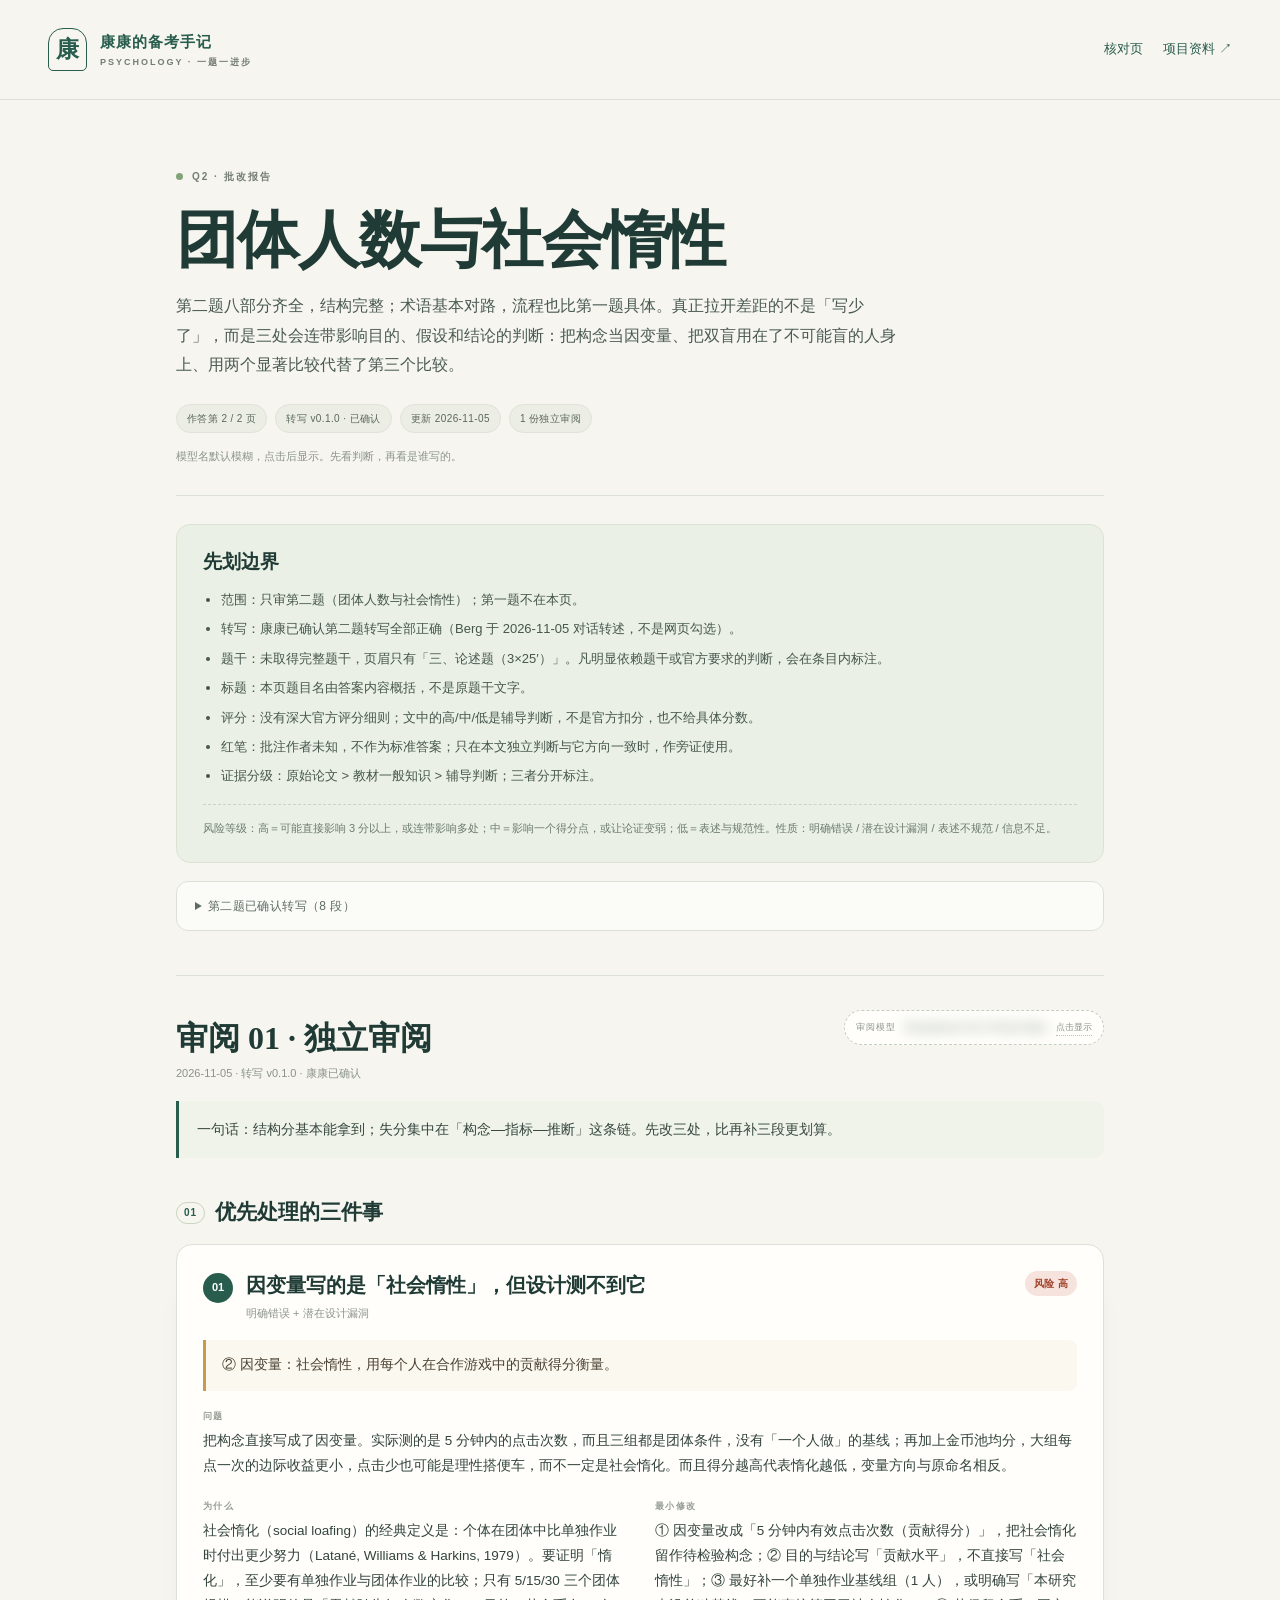
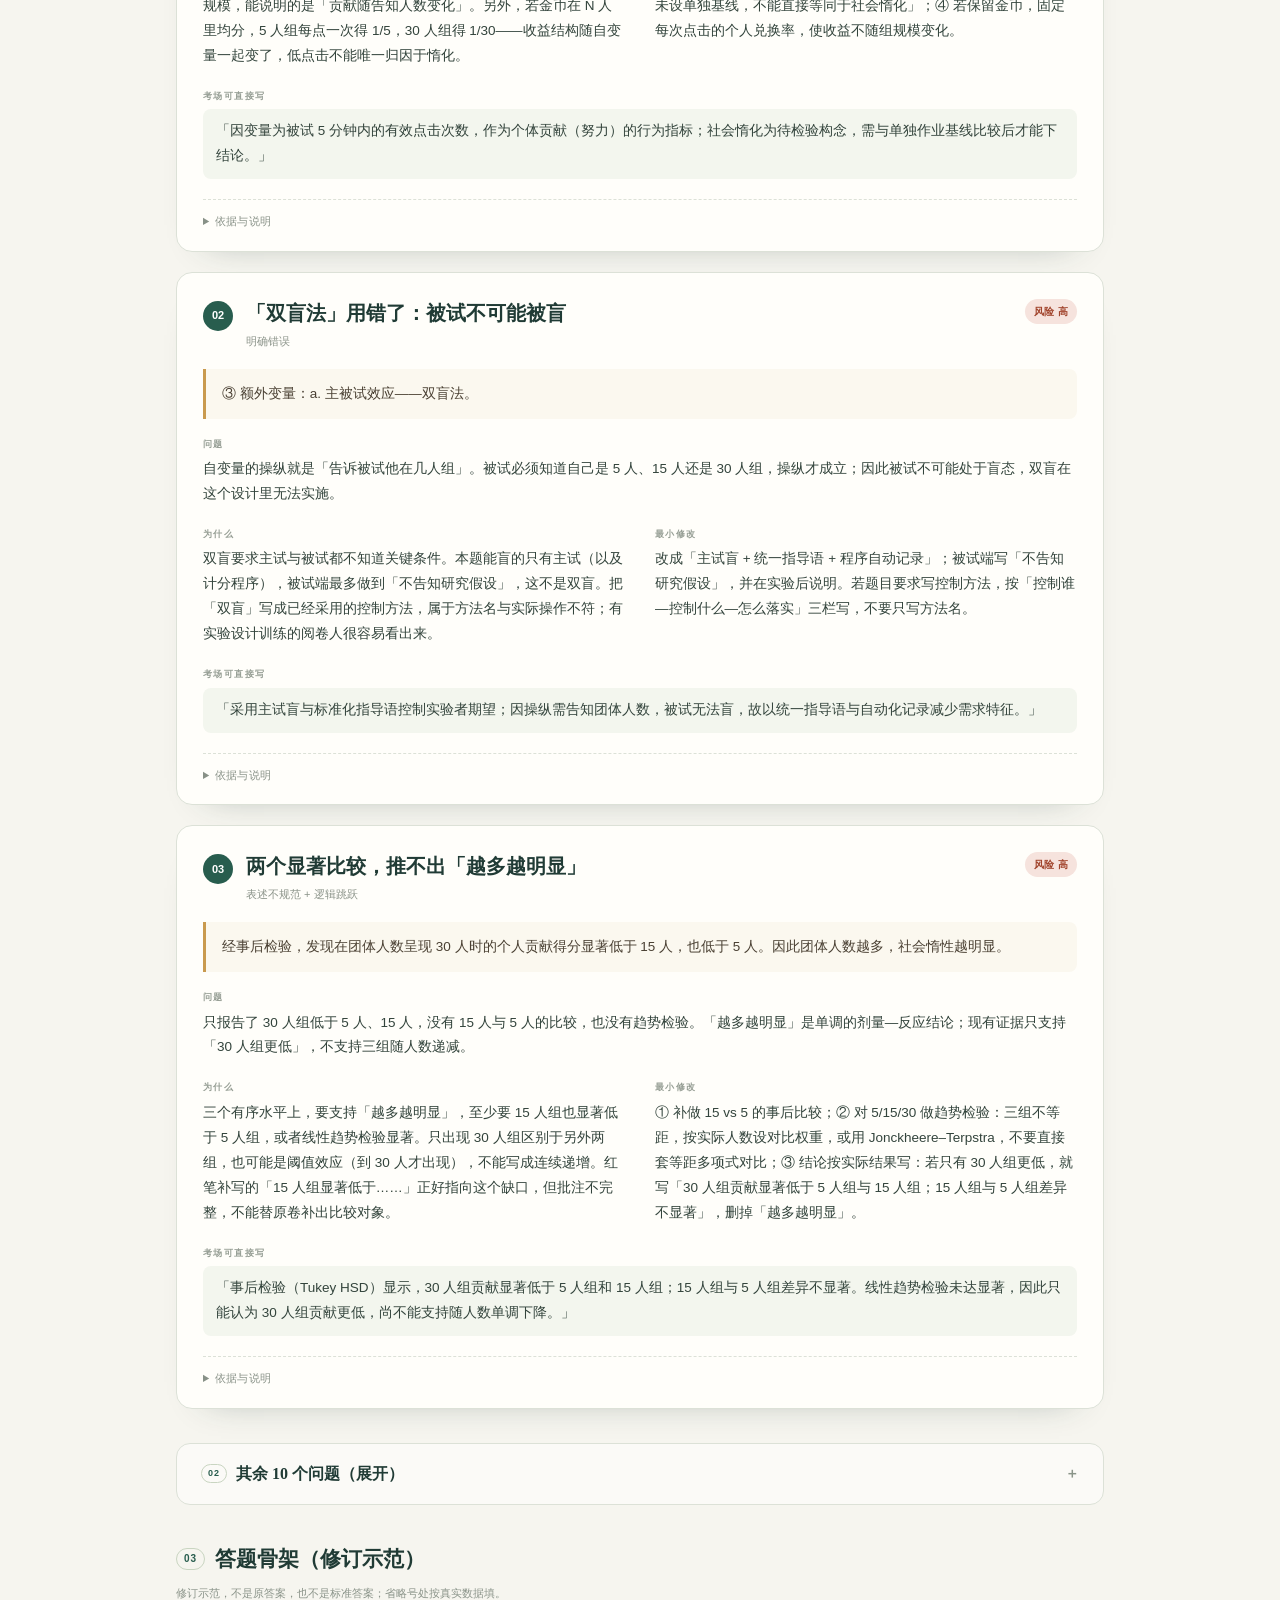
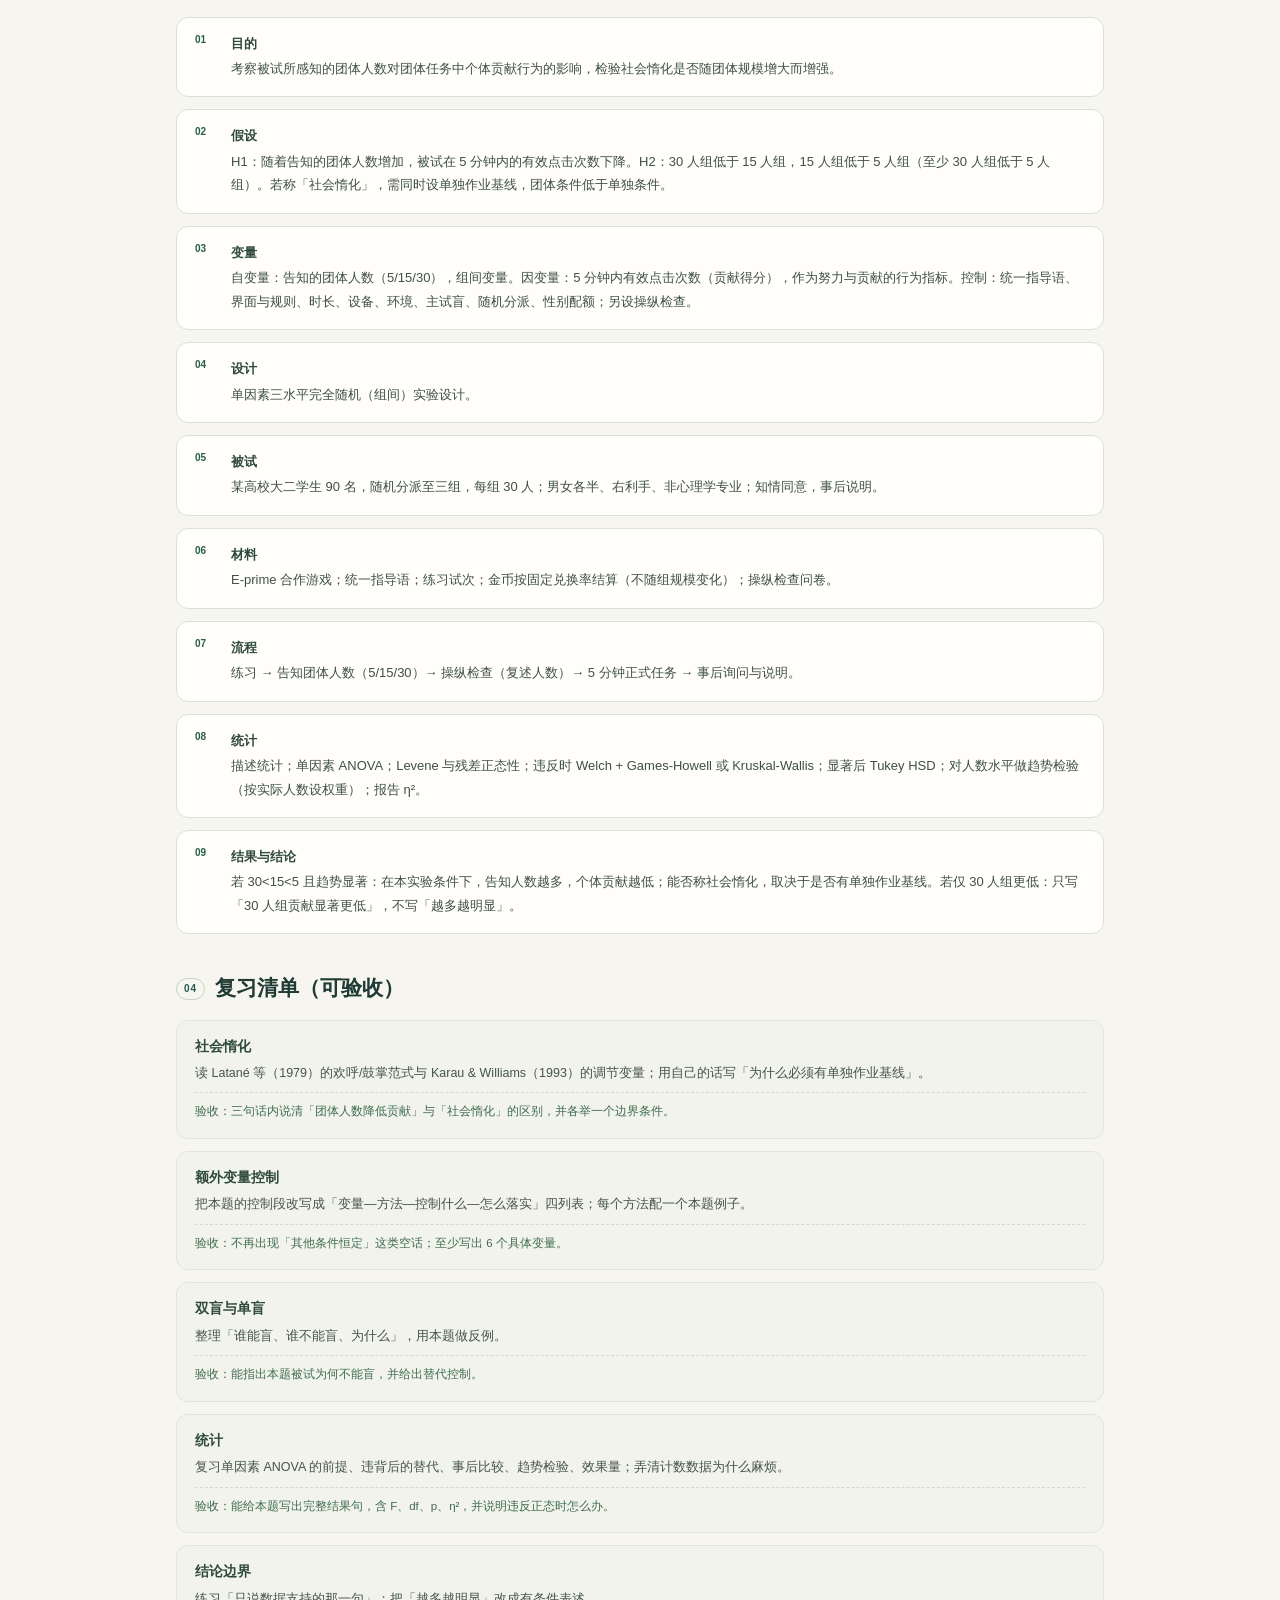
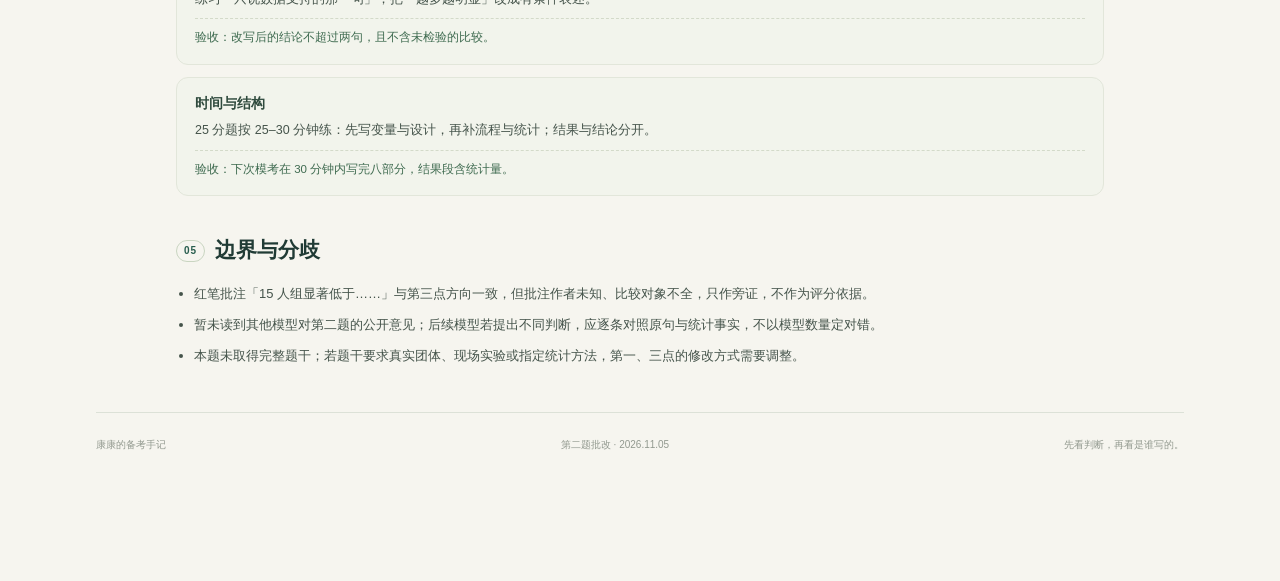
==== docs/review-q2.html @ afc1e838 "Add Q2 review report with blurred model ID" ====
<!doctype html>
<html lang="zh-CN">
<head>
  <meta charset="utf-8"><meta name="viewport" content="width=device-width, initial-scale=1">
  <meta name="robots" content="noindex,nofollow">
  <meta name="description" content="康康心理实验设计第二题批改：构念与基线、双盲误用、结论越界三个优先问题，附答题骨架与复习清单。">
  <meta name="theme-color" content="#193f39"><title>第二题批改 · 团体人数与社会惰性</title>
  <link rel="stylesheet" href="style.css">
  <link rel="stylesheet" href="review.css">
</head>
<body>
<a class="skip-link" href="#report">跳到批改内容</a>
<header class="topbar">
  <a class="brand" href="index.html"><span class="brand-icon">康</span><span>康康的备考手记<span class="brand-small">PSYCHOLOGY · 一题一进步</span></span></a>
  <div class="topbar-links"><a class="repo-link" href="index.html">核对页</a><a class="repo-link" href="https://github.com/Bergpss/kangkang-psych-exam" target="_blank" rel="noopener">项目资料 ↗</a></div>
</header>
<main class="review-main" id="report">
<section class="review-hero">
  <div class="eyebrow"><span class="dot"></span> Q2 · 批改报告</div>
  <h1>团体人数与社会惰性</h1>
  <p class="review-lede">第二题八部分齐全，结构完整；术语基本对路，流程也比第一题具体。真正拉开差距的不是「写少了」，而是三处会连带影响目的、假设和结论的判断：把构念当因变量、把双盲用在了不可能盲的人身上、用两个显著比较代替了第三个比较。</p>
  <div class="review-meta">
    <span class="meta-chip">作答第 2 / 2 页</span>
    <span class="meta-chip">转写 v0.1.0 · 已确认</span>
    <span class="meta-chip">更新 2026-11-05</span>
    <span class="meta-chip">1 份独立审阅</span>
  </div>
  <p class="blur-note">模型名默认模糊，点击后显示。先看判断，再看是谁写的。</p>
</section>
<section class="scope-card"><h2>先划边界</h2><ul><li>范围：只审第二题（团体人数与社会惰性）；第一题不在本页。</li><li>转写：康康已确认第二题转写全部正确（Berg 于 2026-11-05 对话转述，不是网页勾选）。</li><li>题干：未取得完整题干，页眉只有「三、论述题（3×25′）」。凡明显依赖题干或官方要求的判断，会在条目内标注。</li><li>标题：本页题目名由答案内容概括，不是原题干文字。</li><li>评分：没有深大官方评分细则；文中的高/中/低是辅导判断，不是官方扣分，也不给具体分数。</li><li>红笔：批注作者未知，不作为标准答案；只在本文独立判断与它方向一致时，作旁证使用。</li><li>证据分级：原始论文 &gt; 教材一般知识 &gt; 辅导判断；三者分开标注。</li></ul><p class="legend">风险等级：高＝可能直接影响 3 分以上，或连带影响多处；中＝影响一个得分点，或让论证变弱；低＝表述与规范性。性质：明确错误 / 潜在设计漏洞 / 表述不规范 / 信息不足。</p></section>
<details class="original-answer"><summary>第二题已确认转写（8 段）</summary><div class="answer-text"><div class="answer-item"><h4>实验目的</h4><p>探究团体人数与社会惰性之间的关系。</p></div><div class="answer-item"><h4>实验假设</h4><p>团体人数越多，社会惰性越明显。</p></div><div class="answer-item"><h4>实验变量</h4><p>① 自变量：
团体人数（5人、15人、30人）。被试间变量。
② 因变量：
社会惰性，用每个人在合作游戏中的贡献得分衡量。
③ 额外变量：
a. 主被试效应——双盲法。
b. 除团体人数以外其他实验条件——恒定法。
c. 个体本身的惰性等个体差异——随机化。</p></div><div class="answer-item"><h4>实验材料与仪器</h4><p>计算机若干台；用E-prime制作的合作游戏程序。</p></div><div class="answer-item"><h4>实验设计类型</h4><p>单因素被试间实验设计。</p></div><div class="answer-item"><h4>实验流程</h4><p>① 被试选择：
在某学校随机选取大二学生90人，男女各半，右利手，非心理学专业。
② 将被试随机均分三组，先进行合作游戏学习，内容是通过点击鼠标为团体赚取总金币，最终均分金币池。分别告知这三组被试所在团体的人数为5人、15人、30人。
③ 确定被试均熟悉游戏规则后，开始游戏。三组所看到的页面除团体人数不同，其他都相同。时长均为5分钟，统计被试的鼠标点击次数作为贡献得分。</p></div><div class="answer-item"><h4>实验数据处理</h4><p>剔除极端数据后进行独立性检验、方差齐性、正态性检验，进行完全随机方差分析。</p></div><div class="answer-item"><h4>实验结果</h4><p>差异显著。经事后检验，发现在团体人数呈现30人时的个人贡献得分显著低于15人，也低于5人。因此团体人数越多，社会惰性越明显。</p></div></div></details>
<article class="review" id="review-1">
      <header class="review-head">
        <div><h2>审阅 01 · 独立审阅</h2><p>2026-11-05 · 转写 v0.1.0 · 康康已确认</p></div>
        <span class="model-stamp"><span class="stamp-label">审阅模型</span><button type="button" class="model-id" data-model="DeepSeek-V4.1-Flash Max" aria-expanded="false" aria-label="模型 ID 已模糊，点击显示"><span class="model-text" aria-hidden="true">DeepSeek-V4.1-Flash Max</span><span class="model-hint" aria-hidden="true">点击显示</span></button></span>
      </header>
      <p class="review-summary">一句话：结构分基本能拿到；失分集中在「构念—指标—推断」这条链。先改三处，比再补三段更划算。</p>

      <h3 class="subhead"><span>01</span>优先处理的三件事</h3>
      <ol class="priority-list"><li class="priority-card">
      <div class="priority-head"><span class="rank">01</span><div class="priority-title"><h3>因变量写的是「社会惰性」，但设计测不到它</h3><p>明确错误 + 潜在设计漏洞</p></div><span class="risk risk-high">风险 高</span></div>
      <blockquote class="quote">② 因变量：社会惰性，用每个人在合作游戏中的贡献得分衡量。</blockquote>
      <dl class="fix-grid">
        <div class="wide"><dt>问题</dt><dd>把构念直接写成了因变量。实际测的是 5 分钟内的点击次数，而且三组都是团体条件，没有「一个人做」的基线；再加上金币池均分，大组每点一次的边际收益更小，点击少也可能是理性搭便车，而不一定是社会惰化。而且得分越高代表惰化越低，变量方向与原命名相反。</dd></div>
        <div><dt>为什么</dt><dd>社会惰化（social loafing）的经典定义是：个体在团体中比单独作业时付出更少努力（Latané, Williams &amp; Harkins, 1979）。要证明「惰化」，至少要有单独作业与团体作业的比较；只有 5/15/30 三个团体规模，能说明的是「贡献随告知人数变化」。另外，若金币在 N 人里均分，5 人组每点一次得 1/5，30 人组得 1/30——收益结构随自变量一起变了，低点击不能唯一归因于惰化。</dd></div>
        <div><dt>最小修改</dt><dd>① 因变量改成「5 分钟内有效点击次数（贡献得分）」，把社会惰化留作待检验构念；② 目的与结论写「贡献水平」，不直接写「社会惰性」；③ 最好补一个单独作业基线组（1 人），或明确写「本研究未设单独基线，不能直接等同于社会惰化」；④ 若保留金币，固定每次点击的个人兑换率，使收益不随组规模变化。</dd></div>
        <div class="wide"><dt>考场可直接写</dt><dd class="exam-line">「因变量为被试 5 分钟内的有效点击次数，作为个体贡献（努力）的行为指标；社会惰化为待检验构念，需与单独作业基线比较后才能下结论。」</dd></div>
      </dl>
      <details class="evidence"><summary>依据与说明</summary><ul><li><a href="https://doi.org/10.1037/0022-3514.37.6.822" target="_blank" rel="noopener">Latané, Williams &amp; Harkins (1979), Many hands make light the work, JPSP 37(6), 822–832 ↗</a></li><li><a href="https://doi.org/10.1037/0022-3514.65.4.681" target="_blank" rel="noopener">Karau &amp; Williams (1993), Social loafing: A meta-analytic review and theoretical integration, JPSP 65(4), 681–706 ↗</a></li><li>郭秀艳《实验心理学》「实验者效应与额外变量控制」相关章节（教材一般知识，非官方评分依据）</li></ul><p>补单独基线依赖题干是否允许增加组别；若题干只允许三组，改用第③条的边界表述。</p></details>
    </li><li class="priority-card">
      <div class="priority-head"><span class="rank">02</span><div class="priority-title"><h3>「双盲法」用错了：被试不可能被盲</h3><p>明确错误</p></div><span class="risk risk-high">风险 高</span></div>
      <blockquote class="quote">③ 额外变量：a. 主被试效应——双盲法。</blockquote>
      <dl class="fix-grid">
        <div class="wide"><dt>问题</dt><dd>自变量的操纵就是「告诉被试他在几人组」。被试必须知道自己是 5 人、15 人还是 30 人组，操纵才成立；因此被试不可能处于盲态，双盲在这个设计里无法实施。</dd></div>
        <div><dt>为什么</dt><dd>双盲要求主试与被试都不知道关键条件。本题能盲的只有主试（以及计分程序），被试端最多做到「不告知研究假设」，这不是双盲。把「双盲」写成已经采用的控制方法，属于方法名与实际操作不符；有实验设计训练的阅卷人很容易看出来。</dd></div>
        <div><dt>最小修改</dt><dd>改成「主试盲 + 统一指导语 + 程序自动记录」；被试端写「不告知研究假设」，并在实验后说明。若题目要求写控制方法，按「控制谁—控制什么—怎么落实」三栏写，不要只写方法名。</dd></div>
        <div class="wide"><dt>考场可直接写</dt><dd class="exam-line">「采用主试盲与标准化指导语控制实验者期望；因操纵需告知团体人数，被试无法盲，故以统一指导语与自动化记录减少需求特征。」</dd></div>
      </dl>
      <details class="evidence"><summary>依据与说明</summary><ul><li>郭秀艳《实验心理学》「双盲法／实验者效应」相关章节（教材一般知识，非官方评分依据）</li></ul><p>不依赖题干。除非题干明确要求「双盲」，那也应说明被试端为何不可行。</p></details>
    </li><li class="priority-card">
      <div class="priority-head"><span class="rank">03</span><div class="priority-title"><h3>两个显著比较，推不出「越多越明显」</h3><p>表述不规范 + 逻辑跳跃</p></div><span class="risk risk-high">风险 高</span></div>
      <blockquote class="quote">经事后检验，发现在团体人数呈现 30 人时的个人贡献得分显著低于 15 人，也低于 5 人。因此团体人数越多，社会惰性越明显。</blockquote>
      <dl class="fix-grid">
        <div class="wide"><dt>问题</dt><dd>只报告了 30 人组低于 5 人、15 人，没有 15 人与 5 人的比较，也没有趋势检验。「越多越明显」是单调的剂量—反应结论；现有证据只支持「30 人组更低」，不支持三组随人数递减。</dd></div>
        <div><dt>为什么</dt><dd>三个有序水平上，要支持「越多越明显」，至少要 15 人组也显著低于 5 人组，或者线性趋势检验显著。只出现 30 人组区别于另外两组，也可能是阈值效应（到 30 人才出现），不能写成连续递增。红笔补写的「15 人组显著低于……」正好指向这个缺口，但批注不完整，不能替原卷补出比较对象。</dd></div>
        <div><dt>最小修改</dt><dd>① 补做 15 vs 5 的事后比较；② 对 5/15/30 做趋势检验：三组不等距，按实际人数设对比权重，或用 Jonckheere–Terpstra，不要直接套等距多项式对比；③ 结论按实际结果写：若只有 30 人组更低，就写「30 人组贡献显著低于 5 人组与 15 人组；15 人组与 5 人组差异不显著」，删掉「越多越明显」。</dd></div>
        <div class="wide"><dt>考场可直接写</dt><dd class="exam-line">「事后检验（Tukey HSD）显示，30 人组贡献显著低于 5 人组和 15 人组；15 人组与 5 人组差异不显著。线性趋势检验未达显著，因此只能认为 30 人组贡献更低，尚不能支持随人数单调下降。」</dd></div>
      </dl>
      <details class="evidence"><summary>依据与说明</summary><ul><li>红笔批注「15 人组显著低于……」：方向一致，但作者未知、比较对象不全，只作旁证。</li><li>统计教材「事后比较与趋势检验」一般知识（非官方评分依据）</li></ul><p>具体结论依赖真实数据；上面是「若结果如原卷所述」的写法。</p></details>
    </li></ol>

      <details class="other-block"><summary><span>02</span>其余 10 个问题（展开）</summary><article class="issue">
      <div class="issue-head"><h4>数据处理</h4><span class="risk risk-high">风险 高</span></div>
      <p><span class="mini-label">原句</span>剔除极端数据后进行独立性检验、方差齐性、正态性检验，进行完全随机方差分析。</p>
      <p><span class="mini-label">问题</span>①「独立性检验」不适用：被试间设计的独立性由随机分派保证，不是用检验去证明；② 极端值标准没写；③ 前提检验没写违反后怎么办；④ 点击次数是计数数据，正态性未必成立；⑤ 没报描述统计、F/df/p、效果量；⑥ 事后检验方法没写。</p>
      <p><span class="mini-label">最小修改</span>写清剔除标准（如 ±3SD 或箱线图）与剩余 n；用 Levene 检验方差齐性、残差图或 Shapiro 看正态；违反时用 Welch ANOVA + Games-Howell，或 Kruskal-Wallis；计数数据偏态明显时考虑转换；报告 M±SD、F(2,87)、p、η²；事后用 Tukey HSD。</p>
    </article><article class="issue">
      <div class="issue-head"><h4>操纵检查</h4><span class="risk risk-mid">风险 中</span></div>
      <p><span class="mini-label">原句</span>分别告知这三组被试所在团体的人数为 5 人、15 人、30 人。</p>
      <p><span class="mini-label">问题</span>只写「告知」，没有验证被试是否相信、是否记住；若被试怀疑或记错，自变量就没有操纵成功。</p>
      <p><span class="mini-label">最小修改</span>正式任务前让被试复述团体人数，或任务后加一道 1–7 评分；报告操纵检查结果。</p>
    </article><article class="issue">
      <div class="issue-head"><h4>额外变量</h4><span class="risk risk-mid">风险 中</span></div>
      <p><span class="mini-label">原句</span>b. 除团体人数以外其他实验条件——恒定法。</p>
      <p><span class="mini-label">问题</span>这是同义反复，没有点名控制了哪些条件；真正影响社会惰化的「个人贡献是否可被识别」、成员关系与凝聚力、是否看到他人贡献、实验时段与设备差异都没提。</p>
      <p><span class="mini-label">最小修改</span>逐项写：指导语、界面与规则、时长、设备与鼠标、环境、主试、时段；把「贡献可识别性」保持恒定（如全程匿名），并在讨论中说明。</p>
    </article><article class="issue">
      <div class="issue-head"><h4>抽样与推广</h4><span class="risk risk-mid">风险 中低</span></div>
      <p><span class="mini-label">原句</span>在某学校随机选取大二学生 90 人，男女各半，右利手，非心理学专业。</p>
      <p><span class="mini-label">问题</span>「某学校随机选取」没有抽样框，实际多为便利取样；「男女各半」是配额，不是随机结果；右利手没说明理由；结论只能推到大二学生和实验室点击任务。</p>
      <p><span class="mini-label">最小修改</span>写「从某高校招募 90 名大二学生」，说明纳入标准与随机分派；右利手用于控制利手带来的操作差异；结论加样本与任务边界。</p>
    </article><article class="issue">
      <div class="issue-head"><h4>假设</h4><span class="risk risk-mid">风险 中</span></div>
      <p><span class="mini-label">原句</span>团体人数越多，社会惰性越明显。</p>
      <p><span class="mini-label">问题</span>方向可检验，但「社会惰性」没有操作化，也没说机制（责任分散、评价可能性降低、可识别性下降）；而且假设有方向，后面却只做无方向的总体 F 检验。红笔旁注「程度越大」提示把「越明显」改成「社会惰化程度越大」，属于措辞优化，不是关键失分。</p>
      <p><span class="mini-label">最小修改</span>改成「随着告知人数增加，5 分钟内有效点击次数下降」；补一句机制；分析加线性趋势检验，使假设与统计对应。</p>
    </article><article class="issue">
      <div class="issue-head"><h4>结果表述</h4><span class="risk risk-mid">风险 中低</span></div>
      <p><span class="mini-label">原句</span>差异显著。……在团体人数呈现 30 人时的个人贡献得分显著低于 15 人，也低于 5 人。</p>
      <p><span class="mini-label">问题</span>没报 M/SD 和统计量；「呈现 30 人时」不规范；「差异显著」没说是谁与谁；红笔补「三组得分之间」正是在补这个缺口；没有效果量。</p>
      <p><span class="mini-label">最小修改</span>「三组贡献得分差异显著，F(2,87)=…，p=…，η²=…；30 人组（M=…，SD=…）显著低于 5 人组（…）与 15 人组（…）。」</p>
    </article><article class="issue">
      <div class="issue-head"><h4>术语</h4><span class="risk risk-low">风险 低</span></div>
      <p><span class="mini-label">原句</span>社会惰性；被试间变量</p>
      <p><span class="mini-label">问题</span>「社会惰性」与「社会惰化」两种译名都在用，同一份卷子应统一；红笔把「被试间变量」改成「组间变量」，更规范。</p>
      <p><span class="mini-label">最小修改</span>首次出现写「社会惰化（social loafing，又译社会惰性）」，后文统一；变量类型写「组间变量」。</p>
    </article><article class="issue">
      <div class="issue-head"><h4>伦理</h4><span class="risk risk-mid">风险 中（视题干）</span></div>
      <p><span class="mini-label">原句</span>分别告知……团体人数为 5 人、15 人、30 人。</p>
      <p><span class="mini-label">问题</span>若实际团体规模与被试被告知的不一致，属于欺骗；没有知情同意、可退出与事后说明。</p>
      <p><span class="mini-label">最小修改</span>补知情同意与事后说明；若题干不考伦理，至少写一句「实验后向被试说明团体人数的设置」。</p>
    </article><article class="issue">
      <div class="issue-head"><h4>材料</h4><span class="risk risk-low">风险 低</span></div>
      <p><span class="mini-label">原句</span>计算机若干台；用 E-prime 制作的合作游戏程序。</p>
      <p><span class="mini-label">问题</span>仪器合适，但缺统一指导语、计分规则、练习试次和金币兑换说明；若为真实团体，E-prime 还需多机同步。</p>
      <p><span class="mini-label">最小修改</span>补「统一指导语、3 个练习试次、点击 1 次=1 金币、兑换率固定」；说明是单机模拟团体还是联网真实团体。</p>
    </article><article class="issue">
      <div class="issue-head"><h4>结构与时间</h4><span class="risk risk-low">风险 低（正面）</span></div>
      <p><span class="mini-label">原句</span>⑤ 实验设计类型：单因素被试间实验设计。</p>
      <p><span class="mini-label">问题</span>设计类型判断正确，八部分也齐全；但结果与结论混写在⑧，若题干分开问「结果」和「结论」，结构上会丢一点分。</p>
      <p><span class="mini-label">最小修改</span>把⑧拆成「结果（统计描述与检验）」和「结论（限定条件的一句话）」；设计类型补成「单因素三水平完全随机（组间）设计」。</p>
    </article></details>

      <section class="answer-section"><h3 class="subhead"><span>03</span>答题骨架（修订示范）</h3>
        <p class="section-note">修订示范，不是原答案，也不是标准答案；省略号处按真实数据填。</p>
        <ol class="answer-outline"><li><h4>目的</h4><p>考察被试所感知的团体人数对团体任务中个体贡献行为的影响，检验社会惰化是否随团体规模增大而增强。</p></li><li><h4>假设</h4><p>H1：随着告知的团体人数增加，被试在 5 分钟内的有效点击次数下降。H2：30 人组低于 15 人组，15 人组低于 5 人组（至少 30 人组低于 5 人组）。若称「社会惰化」，需同时设单独作业基线，团体条件低于单独条件。</p></li><li><h4>变量</h4><p>自变量：告知的团体人数（5/15/30），组间变量。因变量：5 分钟内有效点击次数（贡献得分），作为努力与贡献的行为指标。控制：统一指导语、界面与规则、时长、设备、环境、主试盲、随机分派、性别配额；另设操纵检查。</p></li><li><h4>设计</h4><p>单因素三水平完全随机（组间）实验设计。</p></li><li><h4>被试</h4><p>某高校大二学生 90 名，随机分派至三组，每组 30 人；男女各半、右利手、非心理学专业；知情同意，事后说明。</p></li><li><h4>材料</h4><p>E-prime 合作游戏；统一指导语；练习试次；金币按固定兑换率结算（不随组规模变化）；操纵检查问卷。</p></li><li><h4>流程</h4><p>练习 → 告知团体人数（5/15/30）→ 操纵检查（复述人数）→ 5 分钟正式任务 → 事后询问与说明。</p></li><li><h4>统计</h4><p>描述统计；单因素 ANOVA；Levene 与残差正态性；违反时 Welch + Games-Howell 或 Kruskal-Wallis；显著后 Tukey HSD；对人数水平做趋势检验（按实际人数设权重）；报告 η²。</p></li><li><h4>结果与结论</h4><p>若 30&lt;15&lt;5 且趋势显著：在本实验条件下，告知人数越多，个体贡献越低；能否称社会惰化，取决于是否有单独作业基线。若仅 30 人组更低：只写「30 人组贡献显著更低」，不写「越多越明显」。</p></li></ol></section>

      <section class="plan-section"><h3 class="subhead"><span>04</span>复习清单（可验收）</h3>
        <ul class="plan-list"><li><h4>社会惰化</h4><p>读 Latané 等（1979）的欢呼/鼓掌范式与 Karau &amp; Williams（1993）的调节变量；用自己的话写「为什么必须有单独作业基线」。</p><p class="plan-check">验收：三句话内说清「团体人数降低贡献」与「社会惰化」的区别，并各举一个边界条件。</p></li><li><h4>额外变量控制</h4><p>把本题的控制段改写成「变量—方法—控制什么—怎么落实」四列表；每个方法配一个本题例子。</p><p class="plan-check">验收：不再出现「其他条件恒定」这类空话；至少写出 6 个具体变量。</p></li><li><h4>双盲与单盲</h4><p>整理「谁能盲、谁不能盲、为什么」，用本题做反例。</p><p class="plan-check">验收：能指出本题被试为何不能盲，并给出替代控制。</p></li><li><h4>统计</h4><p>复习单因素 ANOVA 的前提、违背后的替代、事后比较、趋势检验、效果量；弄清计数数据为什么麻烦。</p><p class="plan-check">验收：能给本题写出完整结果句，含 F、df、p、η²，并说明违反正态时怎么办。</p></li><li><h4>结论边界</h4><p>练习「只说数据支持的那一句」；把「越多越明显」改成有条件表述。</p><p class="plan-check">验收：改写后的结论不超过两句，且不含未检验的比较。</p></li><li><h4>时间与结构</h4><p>25 分题按 25–30 分钟练：先写变量与设计，再补流程与统计；结果与结论分开。</p><p class="plan-check">验收：下次模考在 30 分钟内写完八部分，结果段含统计量。</p></li></ul></section>

      <section class="disagreement"><h3 class="subhead"><span>05</span>边界与分歧</h3><ul><li>红笔批注「15 人组显著低于……」与第三点方向一致，但批注作者未知、比较对象不全，只作旁证，不作为评分依据。</li><li>暂未读到其他模型对第二题的公开意见；后续模型若提出不同判断，应逐条对照原句与统计事实，不以模型数量定对错。</li><li>本题未取得完整题干；若题干要求真实团体、现场实验或指定统计方法，第一、三点的修改方式需要调整。</li></ul></section>
    </article>
</main>
<footer><span>康康的备考手记</span><span>第二题批改 · 2026.11.05</span><span>先看判断，再看是谁写的。</span></footer>
<script src="review.js"></script>
</body>
</html>
---- docs/style.css ----
:root{--paper:#f6f5ef;--white:#fffefa;--ink:#203b35;--muted:#737d75;--line:#dce1d7;--green:#285d4e;--mint:#eaf0e5;--amber:#8b5a20;--amberbg:#f9efda;--serif:Georgia,'Songti SC','Noto Serif CJK SC',serif;--sans:-apple-system,BlinkMacSystemFont,'Segoe UI','PingFang SC','Microsoft YaHei',sans-serif}*{box-sizing:border-box}html{scroll-behavior:smooth;scroll-padding-top:25px}body{margin:0;background:var(--paper);color:var(--ink);font:15px/1.7 var(--sans)}button,input,textarea{font:inherit}button,a,input,textarea{-webkit-tap-highlight-color:transparent}button,a{touch-action:manipulation}a{color:var(--green);text-underline-offset:4px}button{cursor:pointer}button:focus-visible,a:focus-visible,input:focus-visible,textarea:focus-visible,summary:focus-visible{outline:3px solid #be8239;outline-offset:4px}button{color:inherit}button:disabled{cursor:default}button,textarea{border-radius:10px}button{border:none}main{max-width:1160px;margin:auto;padding:0 36px}.topbar{max-width:1280px;margin:0 auto;height:100px;padding:0 48px;display:flex;align-items:center;justify-content:space-between;border-bottom:1px solid var(--line)}.brand{display:flex;gap:13px;align-items:center;text-decoration:none;font-weight:650;letter-spacing:1px}.brand-icon{width:39px;height:43px;border:1px solid var(--green);display:grid;place-items:center;font-family:var(--serif);font-size:23px;border-radius:15px 15px 5px 5px}.brand-small{display:block;font-size:9px;letter-spacing:2px;color:var(--muted);margin-top:1px}.repo-link{font-size:13px;text-decoration:none}.hero{display:grid;grid-template-columns:1.15fr 1fr;gap:75px;align-items:center;padding:68px 0 57px}.eyebrow{font-size:10px;letter-spacing:2px;font-weight:650;color:var(--muted);display:inline-flex;gap:9px;align-items:center}.dot{width:7px;height:7px;border-radius:50%;background:#82a378}h1{font:52px/1.28 var(--serif);letter-spacing:-1px;margin:21px 0 22px;font-weight:600}h1 em{font-style:normal;color:var(--green)}.hero-copy>p{font-size:15px;color:var(--muted);line-height:1.95;margin-bottom:28px}.primary-button,.outline-button{display:inline-flex;justify-content:center;align-items:center;gap:20px;padding:12px 21px;border-radius:8px;text-decoration:none;font-size:13px;font-weight:550}.primary-button{background:var(--green);color:white;border:1px solid var(--green)}.primary-button:hover{background:#1d483d}.outline-button{background:transparent;border:1px solid #c8d2c4}.outline-button:hover{background:var(--mint)}.hero-card{background:#e9eddf;border:1px solid #dce3cf;border-radius:17px;padding:30px 32px;box-shadow:10px 10px 0 #eeeee5;transform:rotate(-1deg)}.sheet-lines{margin:21px 0}.sheet-lines>div{padding:19px 0;border-bottom:1px solid #cbd5c4;display:flex;gap:20px;align-items:center}.sheet-lines strong{font:28px var(--serif);color:#95a58e}.sheet-lines span{font-family:var(--serif);font-size:19px}.hero-stats{display:flex;align-items:center;justify-content:space-between;font-size:11px;gap:10px}.hero-stats strong{font:25px var(--serif);margin-right:4px}.status-pill{background:#dce5d2;color:var(--green);padding:4px 9px;border-radius:20px}.hero-card>p{font-size:10px;color:var(--muted);margin-top:20px;margin-bottom:0}.stage-strip{border-top:1px solid var(--line);border-bottom:1px solid var(--line);display:grid;grid-template-columns:repeat(3,1fr);padding:20px 0;margin-bottom:36px;gap:20px}.stage-strip>div{display:grid;grid-template-columns:30px 1fr;column-gap:11px;align-items:center;color:#858d83}.stage-strip>div>span{grid-row:span 2;border:1px solid #cdd5c8;border-radius:50%;width:29px;height:29px;display:grid;place-items:center;font:13px var(--serif)}.stage-strip strong{font-size:13px;font-weight:500}.stage-strip small{font-size:10px}.stage-strip .active{color:var(--green)}.stage-strip .active>span{background:var(--green);color:white}.attention{display:flex;align-items:center;justify-content:space-between;gap:30px;background:#f0eee4;padding:24px 27px;border-radius:12px;margin-bottom:57px}.tag{font-size:10px;letter-spacing:.3px;border-radius:5px;padding:3px 7px;white-space:nowrap}.amber{background:var(--amberbg);color:var(--amber)}.attention h2{font:20px var(--serif);margin:12px 0 8px}.attention p{margin:0;font-size:12px;color:#7b7c6f;max-width:630px}.attention>button{flex-shrink:0;font-size:12px}.workbench-top{display:flex;align-items:center;justify-content:space-between;gap:15px;margin-bottom:22px}.workbench-top h2{font:28px var(--serif);margin:5px 0 0}.text-button{color:var(--green);font-size:12px;background:transparent;padding:9px 0;text-decoration:none}.tabs{display:flex;border-bottom:1px solid var(--line);gap:27px}.tabs button{background:transparent;border-radius:0;padding:17px 3px 15px;font-weight:550;font-size:14px;color:var(--muted);border-bottom:3px solid transparent}.tabs button[aria-selected=true]{color:var(--green);border-bottom-color:var(--green)}.tabs span{font:13px var(--serif);margin-right:6px}.transcription-rule{font-size:11px;color:var(--muted);margin:15px 0 28px}.question-heading{display:flex;justify-content:space-between;align-items:center;gap:15px;margin:0 0 23px}.question-heading h2{font:25px var(--serif);margin:4px 0}.question-heading p{font-size:11px;color:var(--muted);margin:0}.question-heading button{display:none}.answer-layout{display:grid;grid-template-columns:minmax(0,1fr) 310px;gap:28px;align-items:start}.answers{min-width:0}.answer-card{background:var(--white);border:1px solid var(--line);border-radius:12px;padding:23px 24px 13px;margin-bottom:17px;scroll-margin-top:20px;transition:border-color .2s}.answer-card.confirmed{border-color:#8ca98d}.card-heading{display:flex;align-items:center;justify-content:space-between;gap:10px;margin-bottom:17px}.section-label{display:flex;align-items:center;gap:12px}.number{font:14px var(--serif);color:#849b83}.section-label h3{font-size:16px;font-weight:600;margin:0}.transcription{white-space:pre-wrap;font-size:14px;line-height:1.95;color:#3a433d;overflow-wrap:anywhere}.note{font-size:11px;color:#8a754e;background:#f8f4e9;border-left:2px solid #ddc9a5;padding:10px 12px;margin-top:15px;line-height:1.8}.card-controls{margin-top:18px;padding-top:10px;border-top:1px solid #eef0e9;display:flex;align-items:center;justify-content:space-between;gap:10px}.check{display:flex;align-items:center;gap:8px;cursor:pointer;color:#71816e;font-size:11px;min-height:36px}.check input{accent-color:var(--green);width:16px;height:16px;margin:0}.edit-area{padding:10px 0 6px}.edit-area label{display:block;font-size:11px;color:var(--muted);margin-bottom:7px}textarea{display:block;width:100%;resize:vertical;border:1px solid #cbd5c5;background:#fffefa;padding:12px;font-size:13px;color:var(--ink);line-height:1.7}.original-preview{position:sticky;top:24px;background:#e8eadd;padding:17px;border-radius:12px}.preview-heading{display:flex;justify-content:space-between;font-size:11px;margin-bottom:13px;color:#6e7b68}.image-button{padding:0;background:white;display:block;width:100%;border-radius:4px;overflow:hidden}.image-button img{width:100%;display:block}.original-preview p{font-size:10px;color:var(--muted);margin:12px 0 3px}.original-preview>a{font-size:11px}.annotations{border:1px dashed #c4ccbc;border-radius:10px;padding:17px 20px;margin-top:21px}.annotations summary{font-size:13px;cursor:pointer}.annotations summary span{font-size:10px;color:var(--muted);margin-left:9px}.annotations ul{padding-left:18px;font-size:12px;color:#786f65;line-height:1.9}.annotations li{margin:9px 0}.finish-card{margin:56px 0 30px;padding:32px;background:#e7eddf;border-radius:14px}.finish-card h2{font:27px var(--serif);margin:8px 0}.finish-card p{font-size:12px;color:#71806a}.finish-card textarea{margin:20px 0 16px}.finish-actions{display:flex;gap:12px}.finish-card .local-notice{font-size:10px;margin-bottom:0}.project-details{padding:20px 0;border-top:1px solid var(--line);font-size:12px;color:var(--muted)}.project-details summary{cursor:pointer;color:var(--green)}.project-details p{max-width:800px}.project-details>a{font-size:12px}footer{display:flex;justify-content:space-between;gap:15px;max-width:1088px;margin:20px auto 105px;padding:23px 0;border-top:1px solid var(--line);font-size:10px;color:#92998f}.progress-dock{position:fixed;z-index:3;bottom:18px;left:50%;transform:translateX(-50%);display:flex;gap:35px;align-items:center;background:#203f36;color:#fcfff7;border:1px solid #48705e;border-radius:12px;padding:12px 20px;box-shadow:0 6px 24px #14291c22}.progress-dock>div{min-width:145px}.progress-dock strong{font-size:11px;font-weight:500}.progress-dock a{color:#f2f5e7;font-size:11px;text-decoration:none;white-space:nowrap}.progress-track{height:3px;background:#476555;margin-top:6px;border-radius:2px;overflow:hidden}.progress-track>div{height:100%;background:#c7d7a4;transition:width .2s;width:0}dialog{width:min(960px,95vw);max-height:92vh;border:1px solid var(--line);border-radius:16px;background:var(--paper);padding:23px;overflow:auto}dialog::backdrop{background:#12281fba}.dialog-top{display:flex;justify-content:space-between;align-items:center;position:sticky;top:-23px;background:var(--paper);padding:8px 0;gap:12px}.dialog-top h2{font:23px var(--serif);margin:0}dialog>p,dialog>a{font-size:12px}#dialog-image{display:block;width:100%;height:auto;margin-top:18px}.toast{position:fixed;bottom:94px;left:50%;transform:translateX(-50%);max-width:90vw;padding:12px 20px;background:#fefdf6;border:1px solid #bfceb2;box-shadow:0 4px 20px #173c1f15;border-radius:8px;font-size:12px;z-index:10}.sr-only{position:absolute;width:1px;height:1px;padding:0;margin:-1px;overflow:hidden;clip:rect(0,0,0,0);white-space:nowrap;border:0}.skip-link{position:fixed;top:-100px;left:10px;background:white;padding:10px;z-index:20}.skip-link:focus{top:10px}[hidden]{display:none!important}@media(max-width:900px){.hero{gap:35px}.answer-layout{grid-template-columns:minmax(0,1fr) 245px;gap:20px}.hero-card{padding:25px 22px}.sheet-lines span{font-size:17px}footer{margin-left:36px;margin-right:36px}}@media(max-width:700px){.topbar{height:78px;padding:0 21px}.brand{font-size:13px;gap:9px}.brand-icon{width:32px;height:36px;font-size:20px}.brand-small{font-size:7px;letter-spacing:1px}.repo-link{font-size:11px}main{padding:0 20px}.hero{grid-template-columns:1fr;gap:31px;padding:39px 0 33px}h1{font-size:42px;line-height:1.32;margin:17px 0}.hero-copy>p{font-size:13px;margin-bottom:20px}.hero-card{padding:23px;transform:none;box-shadow:6px 6px 0 #eeeee5}.sheet-lines{margin:7px 0 19px}.sheet-lines>div{padding:13px 0}.sheet-lines span{font-size:18px}.hero-card>p{margin-top:13px}.stage-strip{gap:9px;padding:17px 0;margin-bottom:25px}.stage-strip>div{grid-template-columns:22px 1fr;column-gap:7px}.stage-strip>div>span{width:22px;height:22px;font-size:10px}.stage-strip strong{font-size:10px;white-space:nowrap}.stage-strip small{font-size:8px}.attention{padding:20px;display:block;margin-bottom:37px}.attention h2{font-size:19px}.attention p{font-size:11px}.attention>button{margin-top:15px;padding:9px 13px;font-size:11px}.workbench-top{display:block;margin-bottom:12px}.workbench-top h2{font-size:26px;margin-bottom:8px}.workbench-top>a{font-size:11px}.tabs{gap:12px}.tabs button{font-size:11px;padding:13px 0;flex:1}.tabs span{font-size:11px;margin-right:3px}.transcription-rule{font-size:10px;margin-bottom:24px}.question-heading{align-items:flex-end;gap:8px}.question-heading h2{font-size:21px}.question-heading .eyebrow{font-size:8px}.question-heading p{font-size:9px}.question-heading button{display:block;font-size:10px;padding:8px 10px;white-space:nowrap}.answer-layout{display:block}.original-preview{display:none}.answer-card{padding:20px 18px 11px;border-radius:10px}.section-label h3{font-size:15px}.transcription{font-size:14px;line-height:1.95}.note{font-size:10px}.annotations{padding:17px}.annotations summary span{display:block;margin:5px 0 0 15px}.finish-card{padding:23px 20px;margin-top:35px}.finish-card h2{font-size:23px}.finish-actions{gap:8px}.finish-actions button{padding:12px 14px;font-size:11px}.progress-dock{bottom:12px;width:calc(100% - 40px);justify-content:space-between;gap:15px;padding:11px 16px}.progress-dock>div{min-width:140px}.progress-dock a{font-size:11px}footer{margin:20px 20px 100px;font-size:9px;flex-wrap:wrap}footer span:last-child{width:100%}dialog{padding:15px}.dialog-top{top:-15px}.dialog-top h2{font-size:20px}}@media(prefers-reduced-motion:reduce){html{scroll-behavior:auto}*{transition:none!important}}@media print{.topbar,.hero,.stage-strip,.attention,.workbench-top>a,.card-controls,.edit-area,.original-preview,.finish-card,.progress-dock,.project-details,.repo-link,dialog,.toast{display:none!important}.question-panel[hidden]{display:block!important}.question-heading button{display:none}.tabs{display:none}.answer-layout{display:block}main{max-width:none;padding:0}body{background:white}.answer-card{break-inside:avoid}.annotations{display:block}footer{margin-bottom:0}}
---- docs/review.css ----
/* 第二题批改页 —— 复用 style.css 的纸色、墨色与字体变量 */
.review-main{max-width:1000px;margin:0 auto;padding:0 36px 24px}
.topbar-links{display:flex;align-items:center;gap:20px}

.review-hero{padding:62px 0 30px;border-bottom:1px solid var(--line)}
.review-hero h1{font:600 clamp(38px,6.4vw,62px)/1.12 var(--serif);letter-spacing:-1px;margin:18px 0 16px}
.review-lede{max-width:720px;margin:0;font-size:16px;line-height:1.85;color:#4a5a53}
.review-meta{display:flex;flex-wrap:wrap;gap:8px;margin-top:24px}
.meta-chip{font-size:10px;letter-spacing:.4px;color:#5a675f;background:#eceee5;border:1px solid #dfe3d8;border-radius:999px;padding:5px 10px}
.blur-note{margin:14px 0 0;font-size:11px;color:#8b948a}

.scope-card{margin:28px 0 0;padding:24px 26px;background:var(--mint);border:1px solid #dbe3d3;border-radius:14px}
.scope-card h2{font:600 19px/1.4 var(--serif);margin:0 0 12px}
.scope-card ul{margin:0;padding-left:18px;display:grid;gap:6px;font-size:13px;line-height:1.8;color:#46564d}
.legend{margin:16px 0 0;padding-top:14px;border-top:1px dashed #c9d5c1;font-size:11px;line-height:1.75;color:#6c7a6e}

.original-answer{margin:18px 0 0;padding:14px 18px;background:rgba(255,255,255,.6);border:1px solid var(--line);border-radius:12px}
.original-answer summary{cursor:pointer;font-size:12px;letter-spacing:.4px;color:#5d6b62}
.answer-text{display:grid;gap:12px;margin-top:16px}
.answer-item h4{margin:0 0 3px;font-size:10px;letter-spacing:1.1px;color:var(--muted);font-weight:600}
.answer-item p{margin:0;font-size:13px;line-height:1.85;color:#33443c;white-space:pre-line}

.review{margin:44px 0 0;padding-top:34px;border-top:1px solid var(--line)}
.review-head{display:flex;align-items:flex-start;justify-content:space-between;gap:24px}
.review-index{font-size:10px;letter-spacing:1.6px;color:var(--muted);font-weight:600}
.review-head h2{margin:8px 0 6px;font:600 32px/1.25 var(--serif)}
.review-head p{margin:0;font-size:11px;color:#8a9389}
.review-summary{margin:18px 0 4px;padding:16px 18px;background:#f0f3ea;border-left:3px solid var(--green);border-radius:0 10px 10px 0;font-size:14px;line-height:1.8;color:#35473f}

.model-stamp{display:inline-flex;align-items:center;gap:9px;flex-shrink:0;padding:7px 11px;background:var(--white);border:1px dashed #c3cfc0;border-radius:999px}
.stamp-label{font-size:9px;letter-spacing:1px;color:#8d968c}
.model-id{display:inline-flex;align-items:center;gap:8px;padding:0;border:0;background:none;color:var(--ink);font:inherit;cursor:pointer}
.model-text{font-size:11px;font-weight:650;letter-spacing:.3px;filter:blur(7px);opacity:.5;white-space:nowrap;user-select:none;transition:filter .25s ease,opacity .25s ease}
.model-id:hover .model-text{opacity:.62}
.model-id.revealed .model-text{filter:none;opacity:1;user-select:text}
.model-hint{font-size:9px;color:#8d968c;border-bottom:1px dotted #b9c4b6;white-space:nowrap}
.model-id.revealed .model-hint{display:none}
.model-id:focus-visible{outline:2px solid #6c8b78;outline-offset:3px;border-radius:4px}

.subhead{display:flex;align-items:center;gap:10px;margin:40px 0 16px;font:600 21px/1.4 var(--serif)}
.subhead span{padding:5px 7px;border:1px solid #c9d5c1;border-radius:999px;font:600 10px/1 var(--sans);letter-spacing:1px;color:var(--green)}

.priority-list{display:grid;gap:20px;margin:0;padding:0;list-style:none}
.priority-card{padding:26px 26px 20px;background:var(--white);border:1px solid var(--line);border-radius:16px;box-shadow:0 18px 36px -32px rgba(32,59,53,.45)}
.priority-head{display:flex;align-items:flex-start;gap:13px;margin-bottom:18px}
.rank{display:inline-flex;align-items:center;justify-content:center;flex-shrink:0;width:30px;height:30px;margin-top:2px;border-radius:50%;background:var(--green);color:#fff;font:600 11px/1 var(--sans)}
.priority-title{flex:1;min-width:0}
.priority-title h3{margin:0;font:600 20px/1.45 var(--serif)}
.priority-title p{margin:4px 0 0;font-size:11px;color:#8c948a}
.risk{flex-shrink:0;padding:4px 9px;border-radius:999px;font-size:10px;font-weight:600;letter-spacing:.3px;white-space:nowrap}
.risk-high{background:#f6e3dd;color:#a1442c}
.risk-mid{background:#f8eed8;color:#8a5a18}
.risk-low{background:#e4eee2;color:#3e6b4d}
.quote{margin:0 0 18px;padding:13px 16px;background:#fbf8ef;border-left:3px solid #c99a4e;border-radius:0 8px 8px 0;font-size:13.5px;line-height:1.8;color:#4a4033}

.fix-grid{display:grid;grid-template-columns:1fr 1fr;gap:20px 30px;margin:0}
.fix-grid>div{min-width:0}
.fix-grid .wide{grid-column:1 / -1}
.fix-grid dt{margin-bottom:5px;font-size:9px;font-weight:600;letter-spacing:1.4px;color:#969e94}
.fix-grid dd{margin:0;font-size:13.5px;line-height:1.85;color:#33443c}
.exam-line{padding:10px 13px;background:#f3f6ee;border-radius:8px;color:#2f4a3d}

.evidence{margin:20px 0 0;padding-top:12px;border-top:1px dashed var(--line)}
.evidence summary{cursor:pointer;font-size:11px;letter-spacing:.3px;color:#889187}
.evidence ul{margin:10px 0 0;padding-left:18px;font-size:12px;line-height:1.8;color:#5c6a60}
.evidence p{margin:8px 0 0;font-size:11.5px;line-height:1.7;color:#859085}
.evidence a{color:#2f5d4b}

.other-block{margin:34px 0 0;padding:18px 24px;background:rgba(255,255,255,.55);border:1px solid var(--line);border-radius:14px}
.other-block>summary{display:flex;align-items:center;gap:9px;font:600 16px/1.5 var(--serif);list-style:none;cursor:pointer}
.other-block>summary::-webkit-details-marker{display:none}
.other-block>summary span{padding:4px 6px;border:1px solid #c9d5c1;border-radius:999px;font:600 9px/1 var(--sans);letter-spacing:1px;color:var(--green)}
.other-block>summary::after{content:'＋';margin-left:auto;color:#8a9489;font-size:14px}
.other-block[open]>summary::after{content:'－'}
.issue{padding:18px 0 2px;margin-top:18px;border-top:1px solid var(--line)}
.issue:first-of-type{margin-top:6px;border-top:0}
.issue-head{display:flex;align-items:center;gap:10px;margin-bottom:8px}
.issue h4{margin:0;font:600 15px/1.4 var(--serif)}
.issue-head .risk{margin-left:auto}
.issue p{margin:5px 0;font-size:13px;line-height:1.8;color:#3f4f47}
.mini-label{display:inline-block;margin-right:8px;font-size:9px;font-weight:600;letter-spacing:1.2px;color:#99a097}

.section-note{margin:-6px 0 14px;font-size:11px;color:#8b948a}
.answer-outline{display:grid;gap:12px;margin:0;padding:0;list-style:none;counter-reset:step}
.answer-outline li{position:relative;padding:16px 18px 16px 54px;background:var(--white);border:1px solid var(--line);border-radius:12px}
.answer-outline li::before{counter-increment:step;content:counter(step,decimal-leading-zero);position:absolute;left:18px;top:17px;font:600 10px/1 var(--sans);color:var(--green)}
.answer-outline h4{margin:0 0 4px;font:600 13px/1.5 var(--sans);color:#2f4a3d}
.answer-outline p{margin:0;font-size:13px;line-height:1.8;color:#3f4f47}

.plan-list{display:grid;gap:12px;margin:0;padding:0;list-style:none}
.plan-list li{padding:16px 18px;background:#f2f4ec;border:1px solid #e2e6da;border-radius:12px}
.plan-list h4{margin:0 0 5px;font:600 13.5px/1.5 var(--sans);color:#2f4a3d}
.plan-list p{margin:0;font-size:12.5px;line-height:1.8;color:#45544b}
.plan-check{margin-top:8px!important;padding-top:8px;border-top:1px dashed #d3dac9;font-size:11.5px!important;color:#3f6b50!important}

.disagreement ul{display:grid;gap:8px;margin:0;padding-left:18px;font-size:13px;line-height:1.8;color:#45544b}

@media(max-width:900px){
  .review-main{padding:0 26px 24px}
  .review-head{flex-direction:column;gap:14px}
  .model-stamp{align-self:flex-start}
}
@media(max-width:700px){
  .review-main{padding:0 20px 10px}
  .review-hero{padding:38px 0 24px}
  .review-hero h1{font-size:38px}
  .review-lede{font-size:14px}
  .scope-card{padding:20px 18px}
  .scope-card ul{font-size:12px}
  .review-head h2{font-size:25px}
  .review-summary{font-size:13px;padding:14px 15px}
  .subhead{font-size:19px;margin-top:34px}
  .priority-card{padding:20px 18px 16px}
  .priority-head{display:grid;grid-template-columns:30px minmax(0,1fr);gap:7px 13px}
  .priority-head .rank{grid-row:1 / span 2}
  .priority-title{grid-column:2}
  .priority-head .risk{grid-column:2;justify-self:start;margin-left:0}
  .priority-title h3{font-size:18px}
  .fix-grid{grid-template-columns:1fr;gap:16px}
  .other-block{padding:16px}
  .answer-outline li{padding:15px 16px 15px 48px}
  .answer-outline li::before{left:16px;top:16px}
  .topbar-links{gap:12px}
  .topbar-links .repo-link{font-size:10px}
}
@media(max-width:420px){
  .review-hero h1{font-size:34px}
}
@media(prefers-reduced-motion:reduce){
  .model-text{transition:none}
}
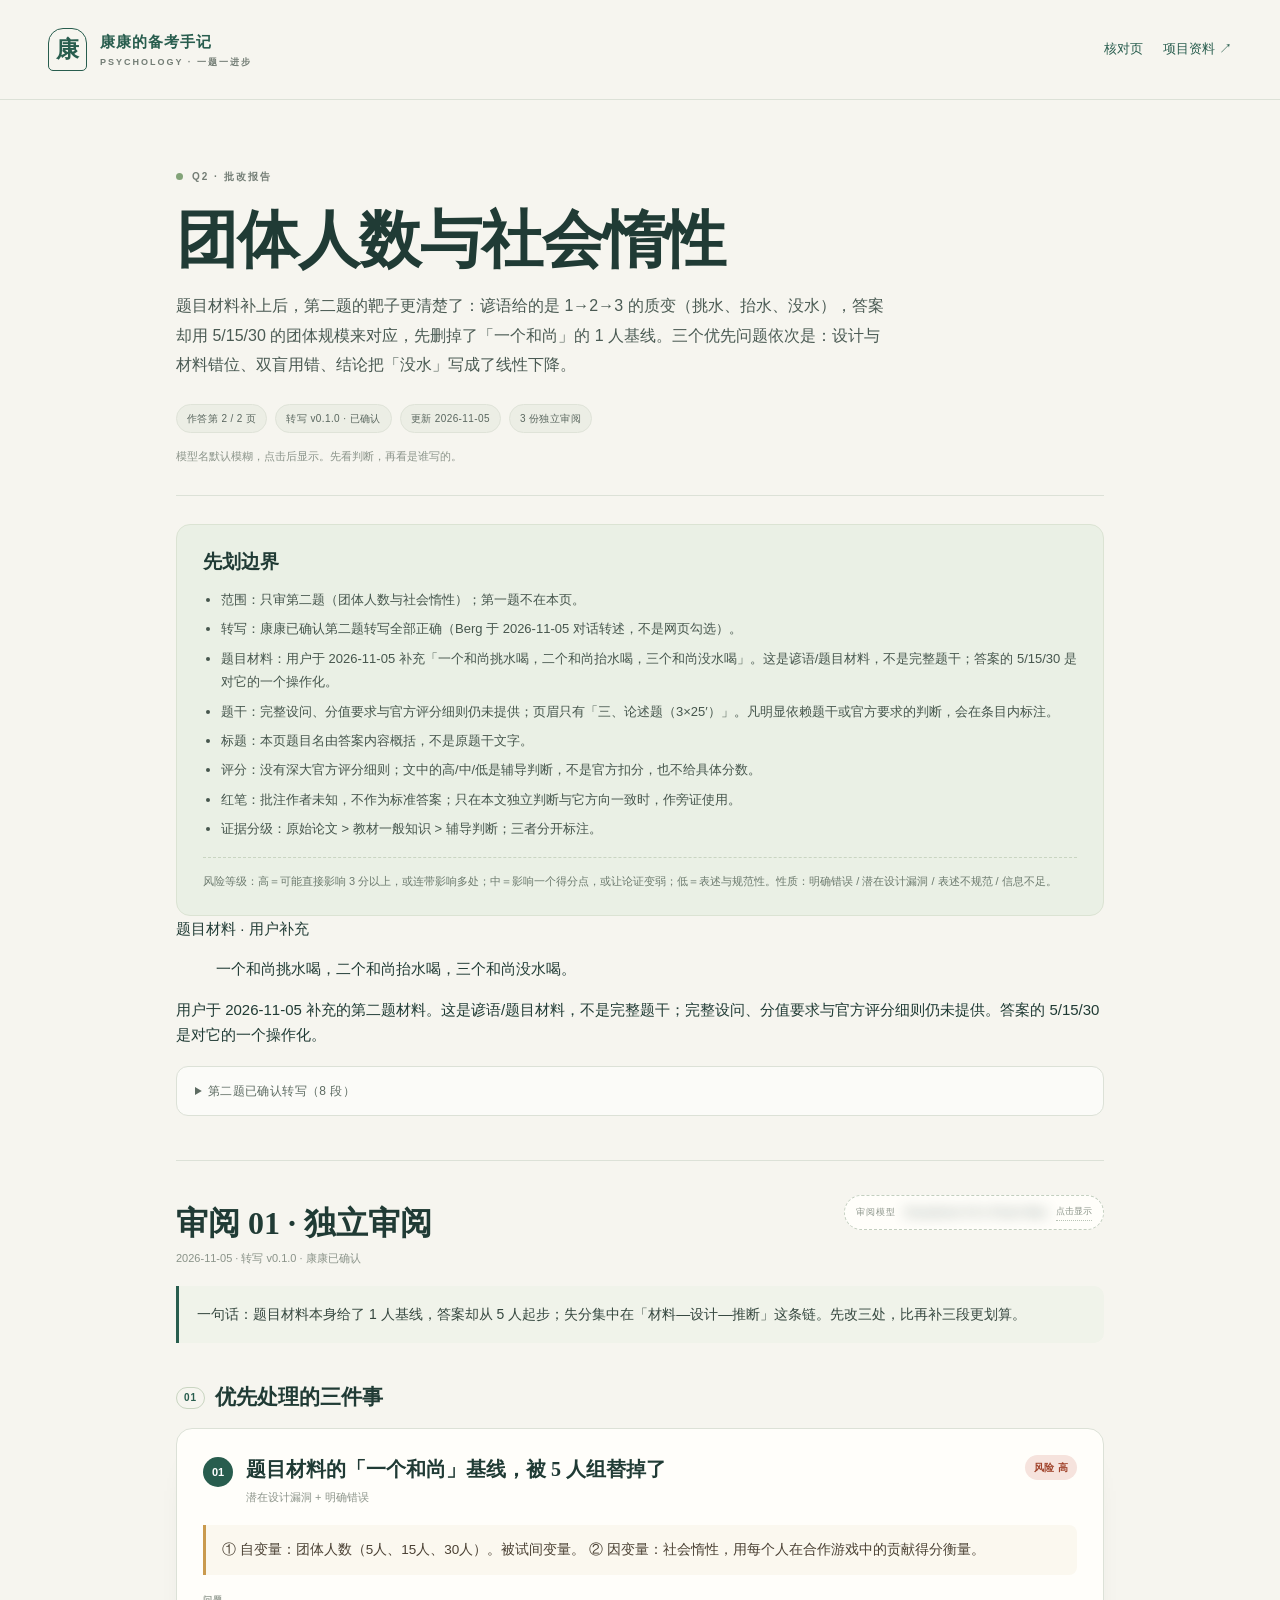
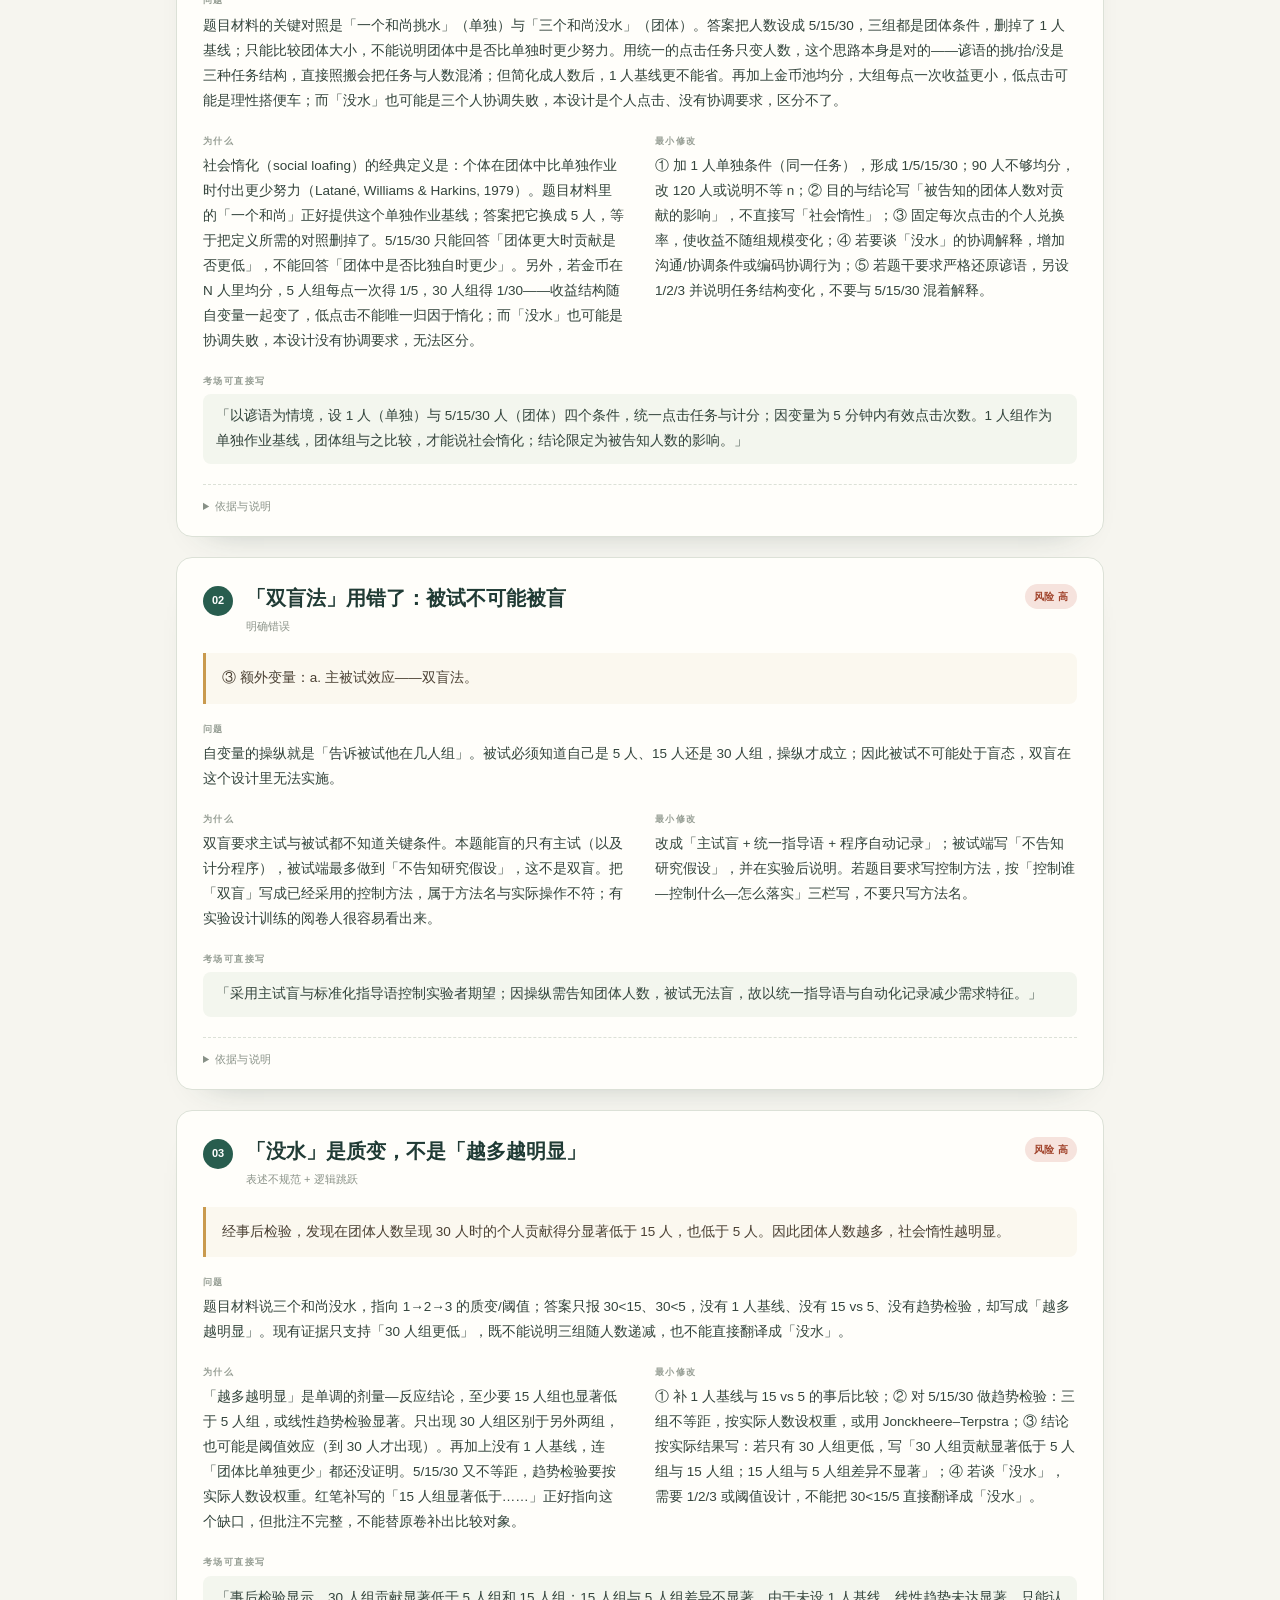
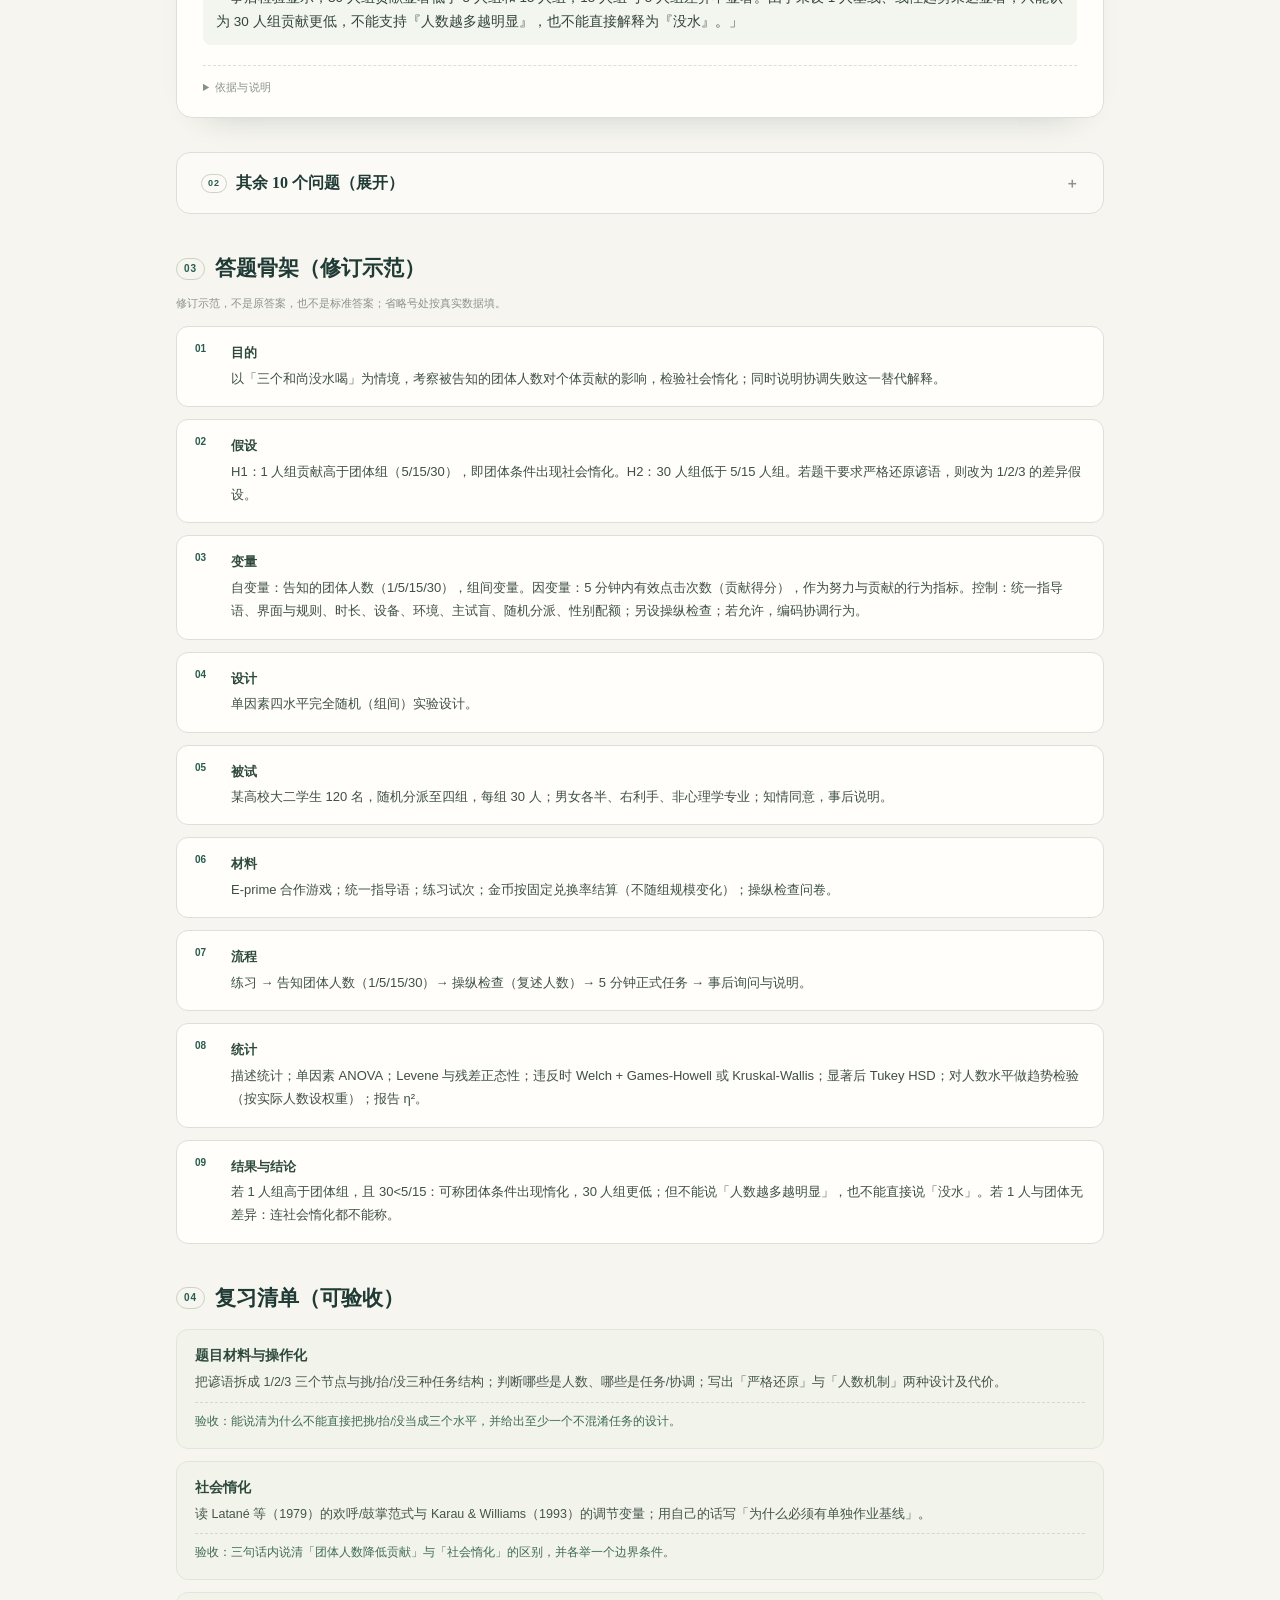
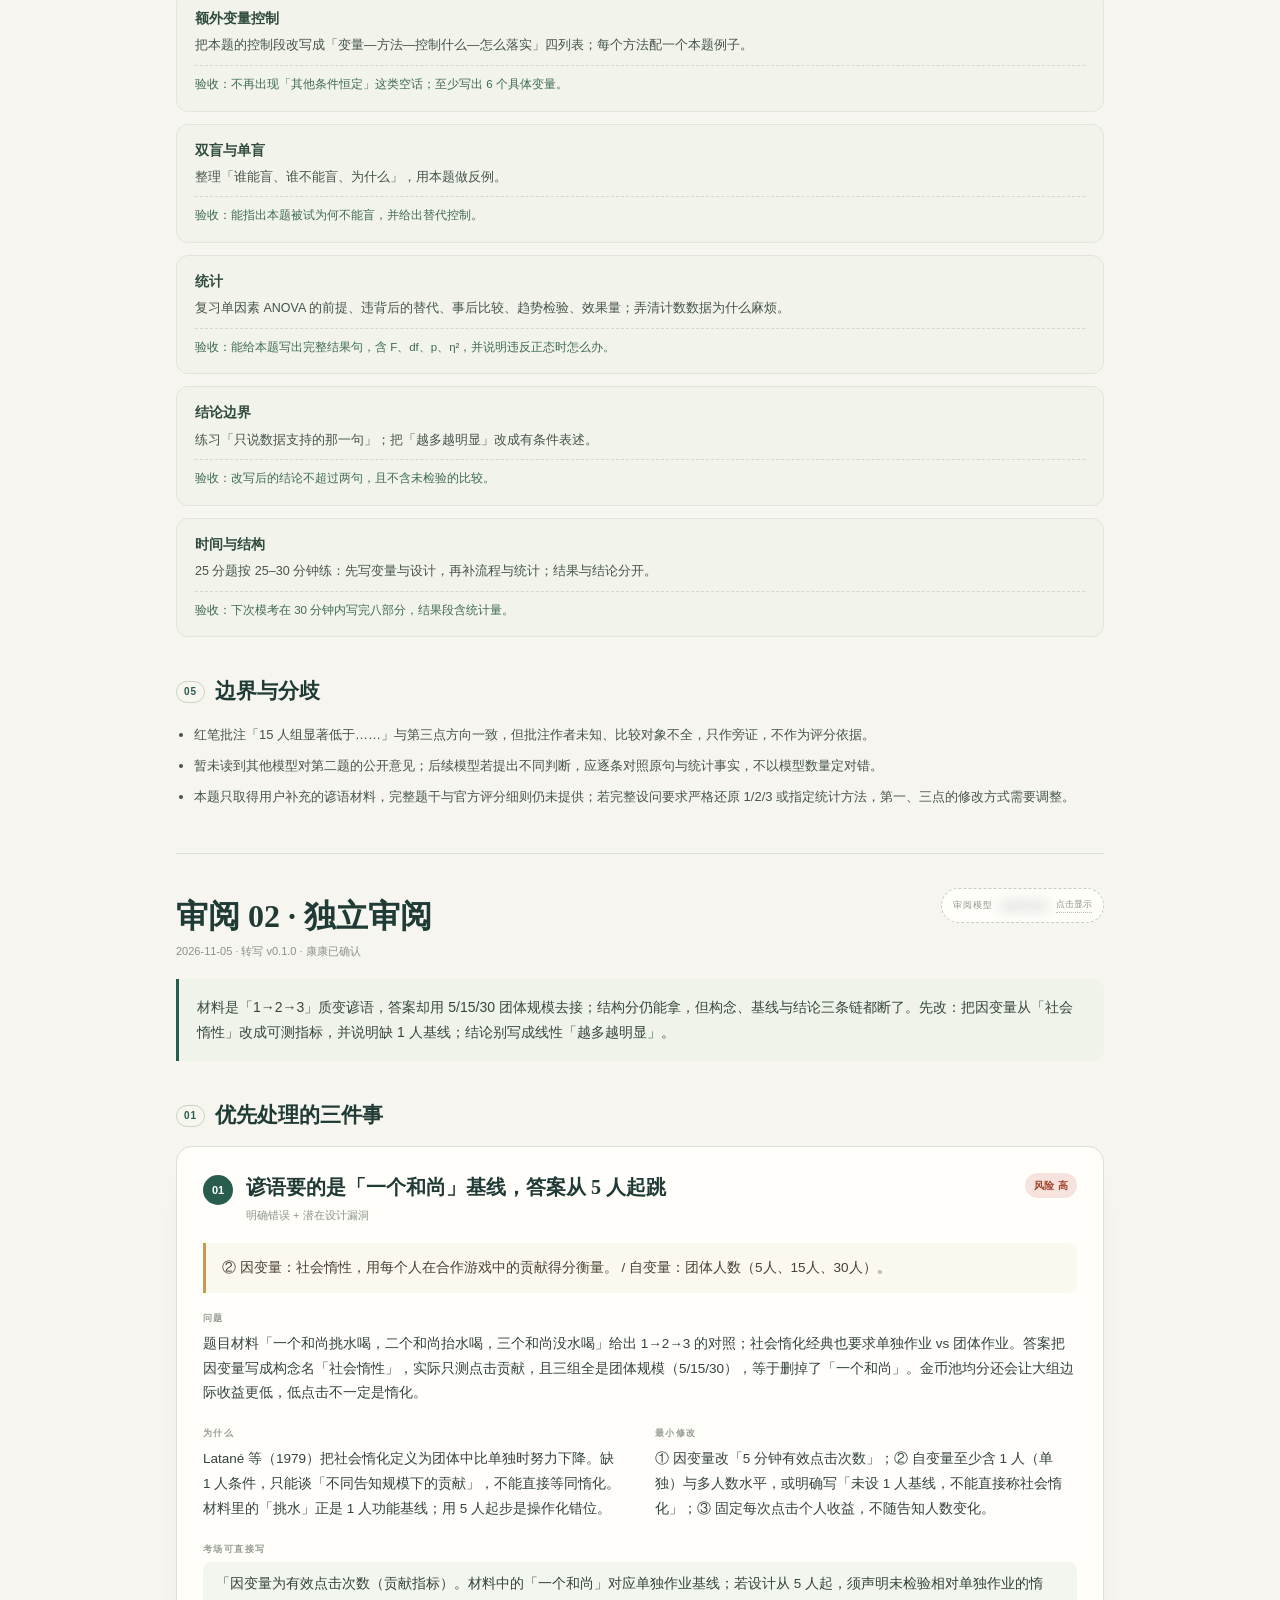
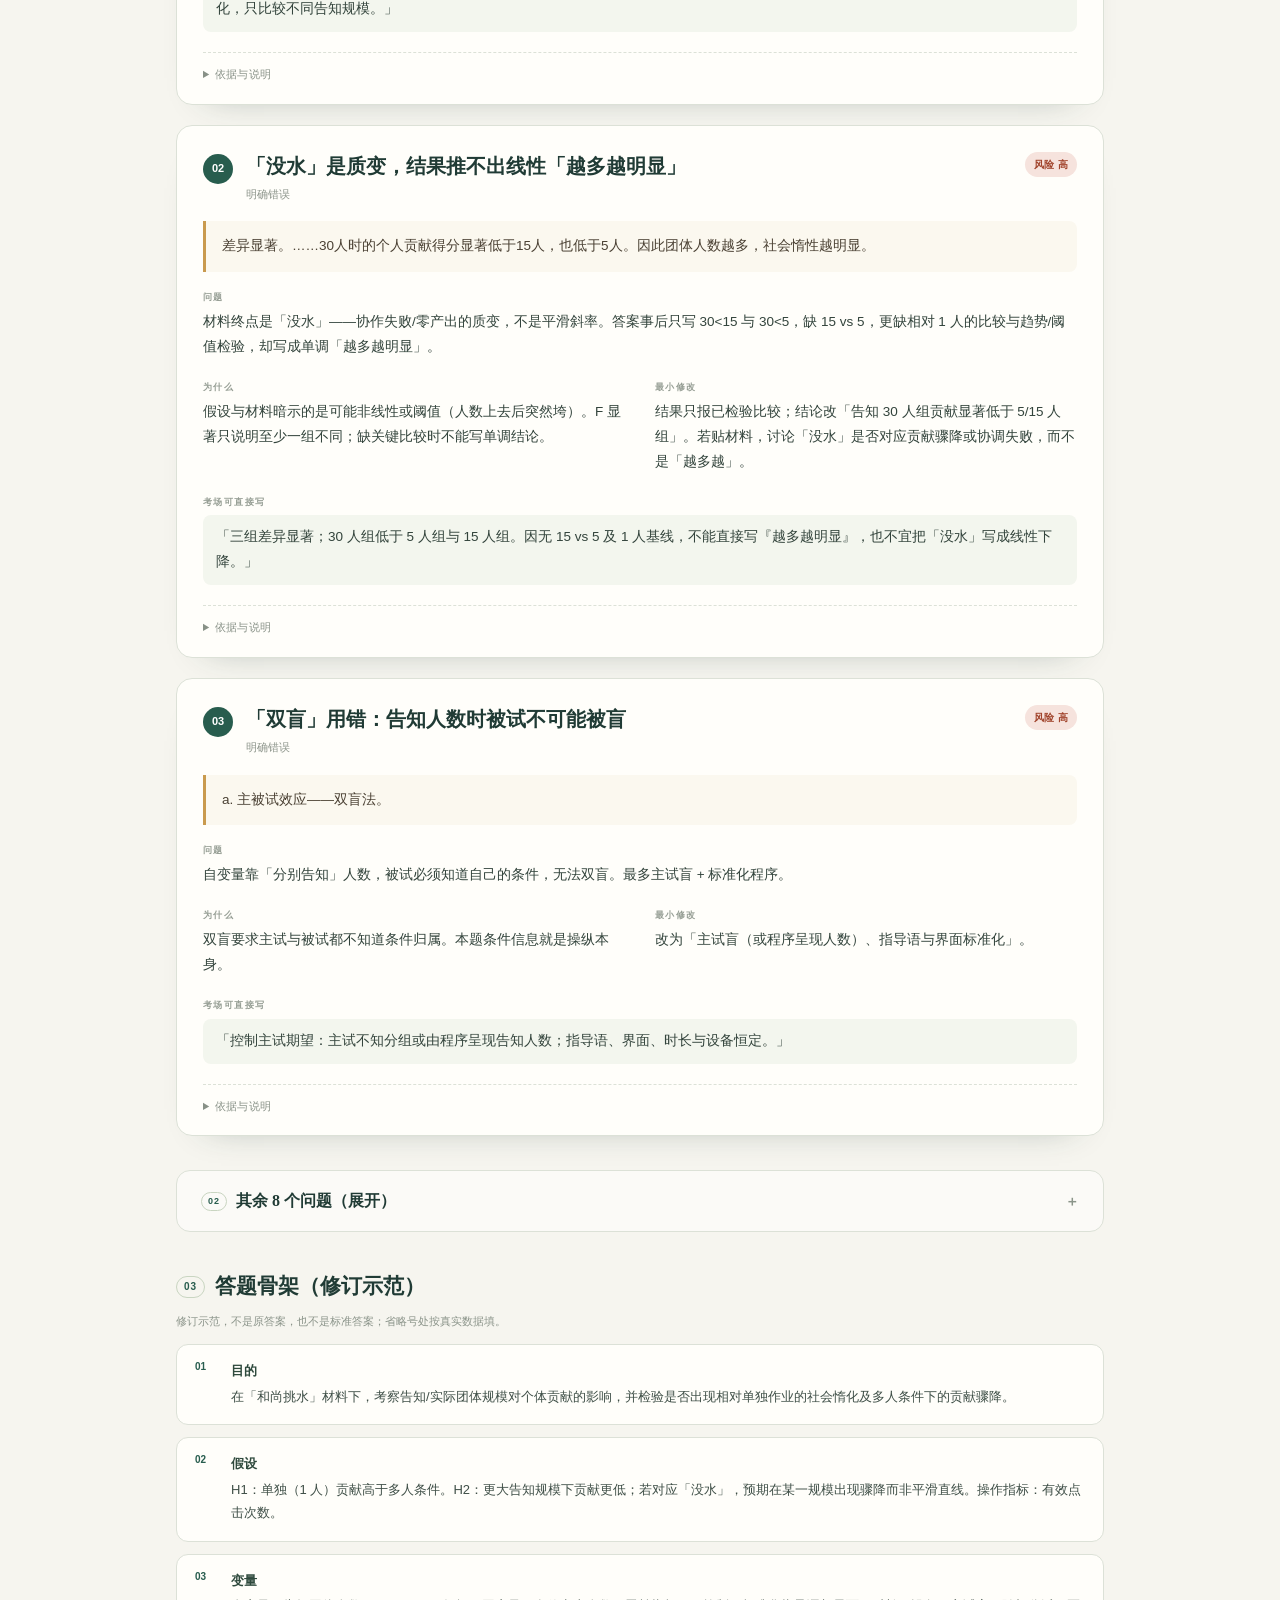
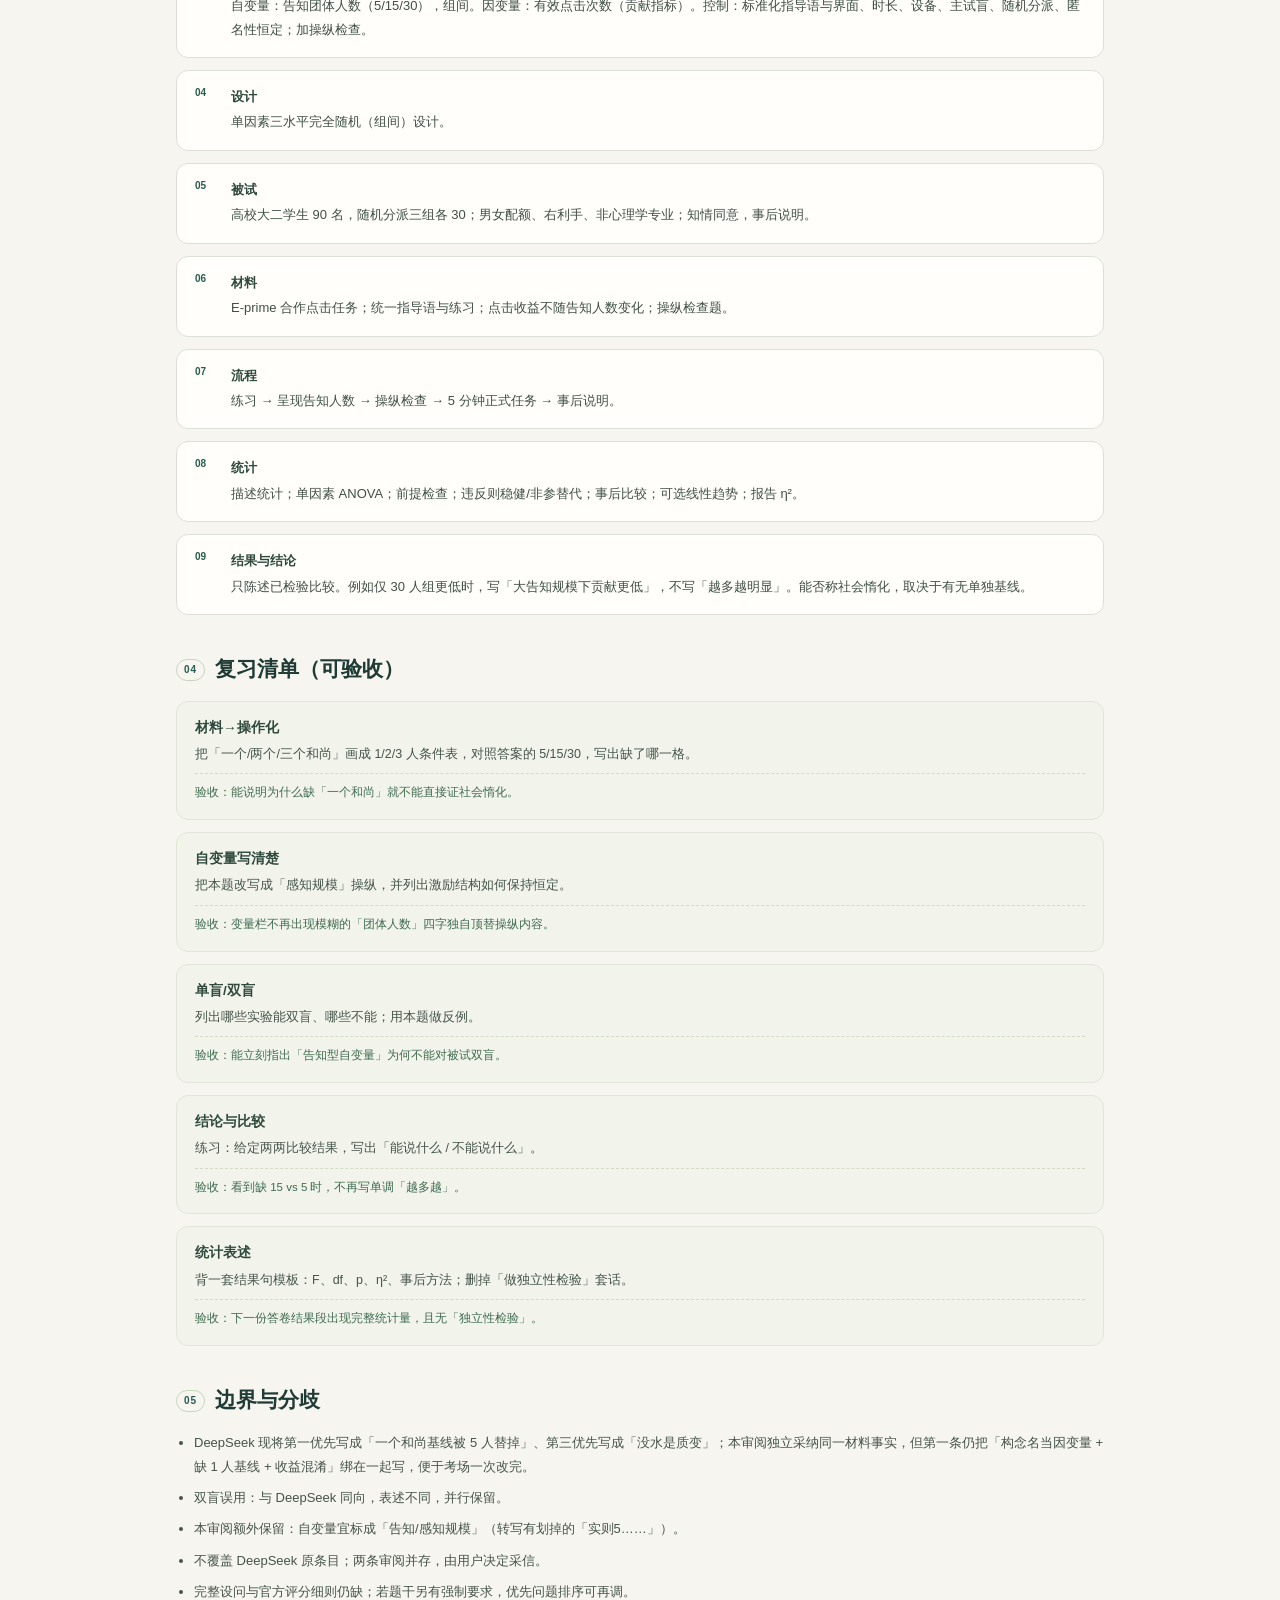
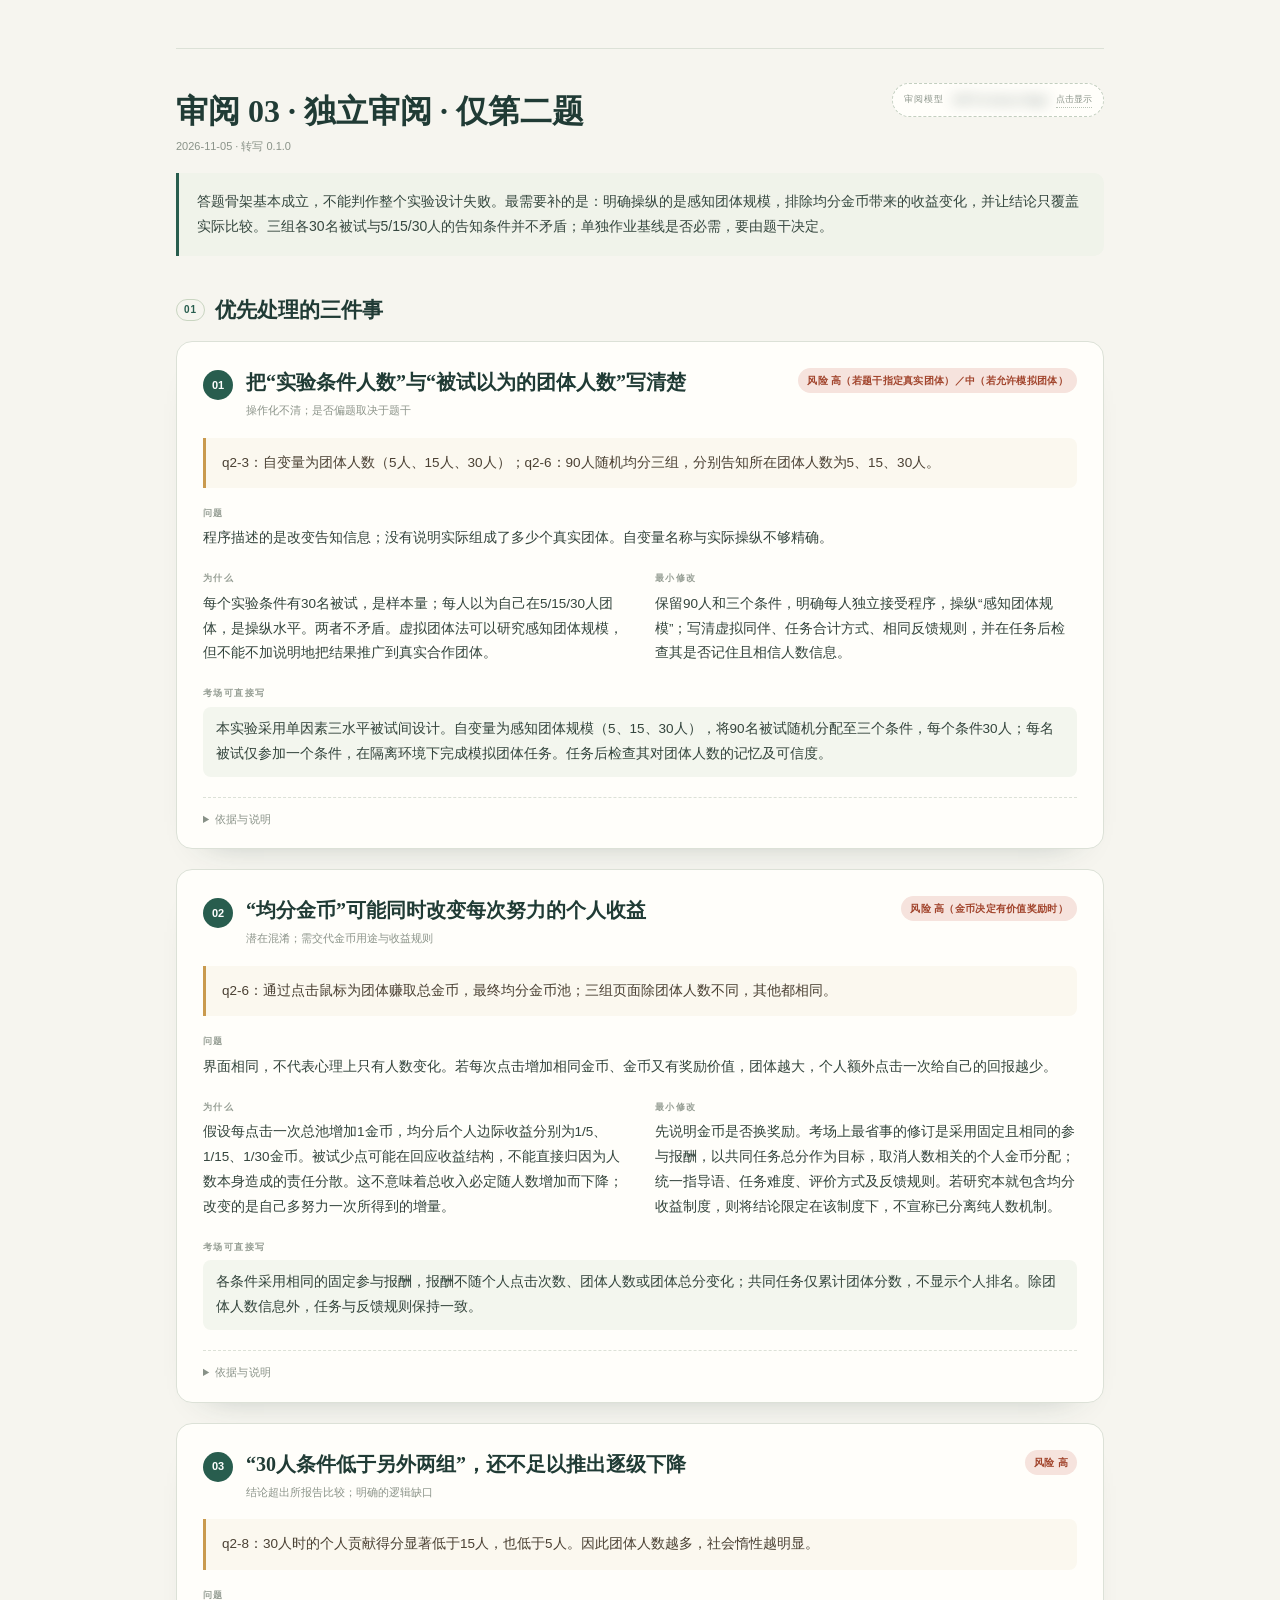
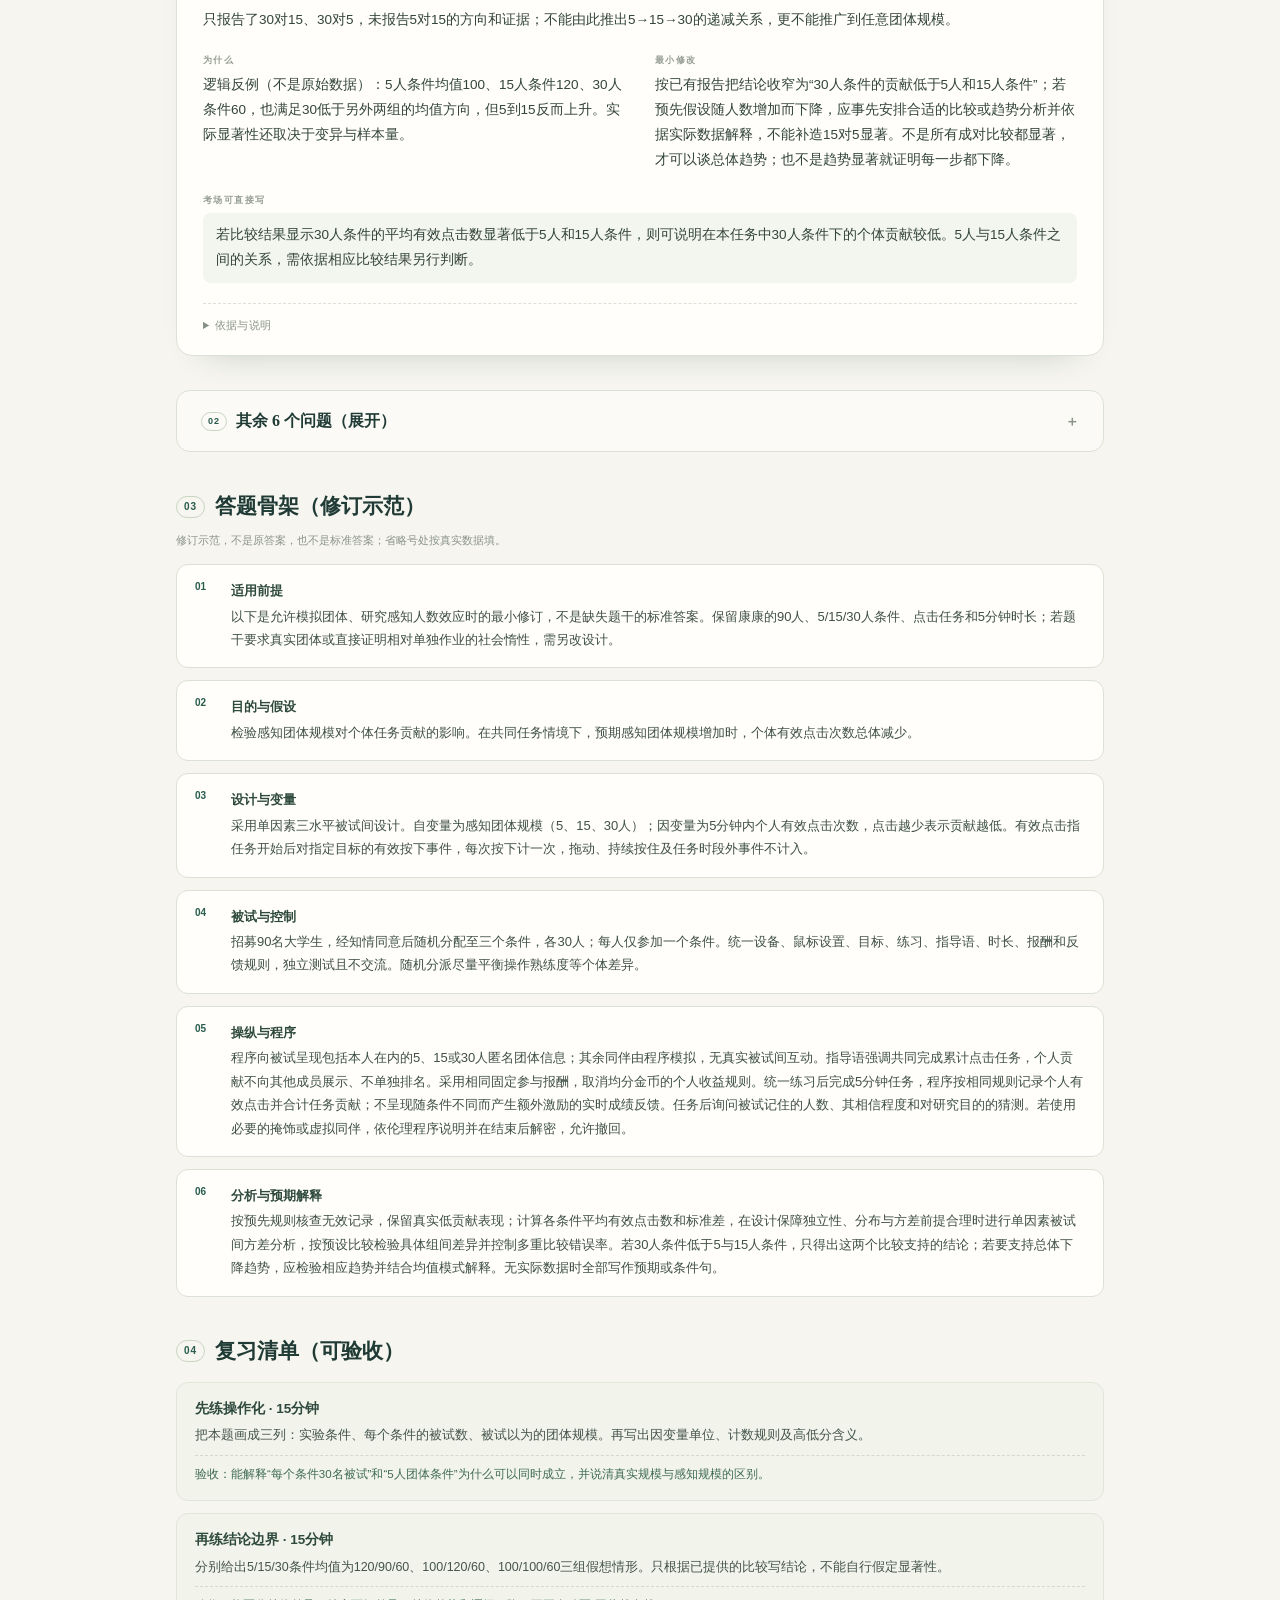
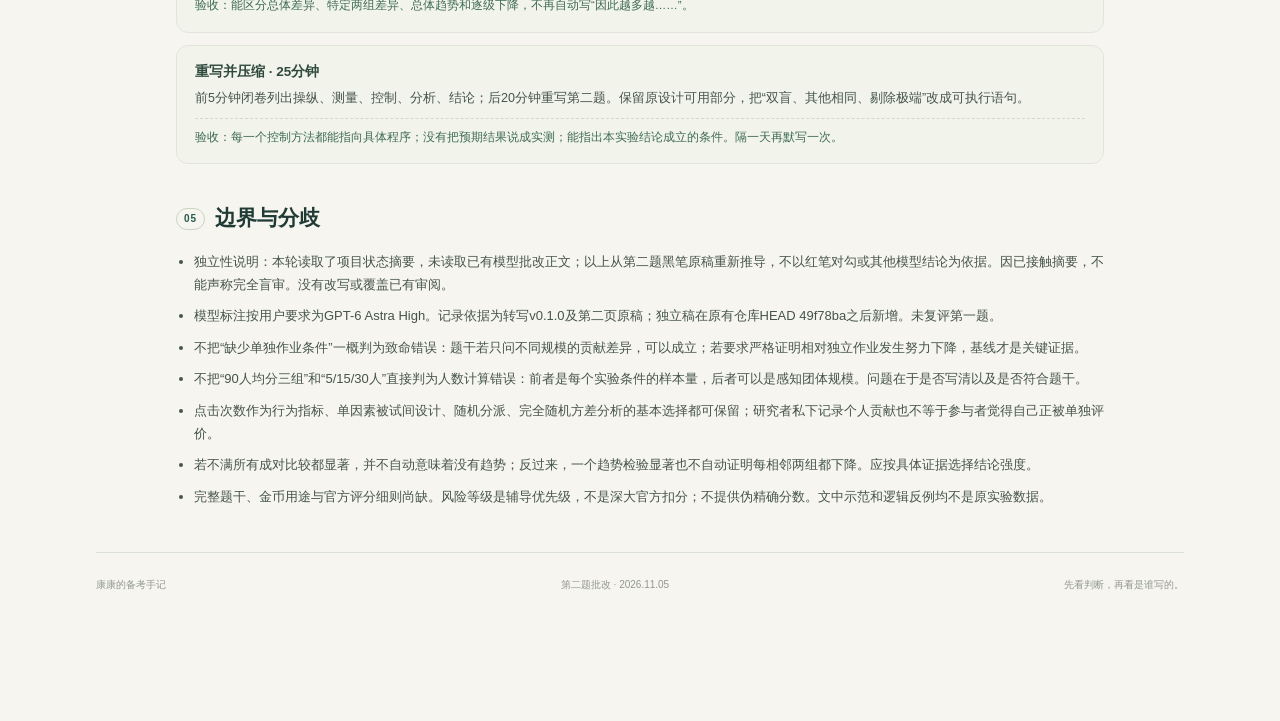
==== commit 3676cbc1: "Add independent Q2 review from grok bot Append a second structured review for the social-loafing ite" ====
--- a/docs/review-q2.html
+++ b/docs/review-q2.html
@@ -3,7 +3,7 @@
 <head>
   <meta charset="utf-8"><meta name="viewport" content="width=device-width, initial-scale=1">
   <meta name="robots" content="noindex,nofollow">
-  <meta name="description" content="康康心理实验设计第二题批改：构念与基线、双盲误用、结论越界三个优先问题，附答题骨架与复习清单。">
+  <meta name="description" content="康康心理实验设计第二题批改：以「三个和尚没水喝」为材料，分析基线、双盲与结论越界，附答题骨架与复习清单。">
   <meta name="theme-color" content="#193f39"><title>第二题批改 · 团体人数与社会惰性</title>
   <link rel="stylesheet" href="style.css">
   <link rel="stylesheet" href="review.css">
@@ -18,16 +18,17 @@
 <section class="review-hero">
   <div class="eyebrow"><span class="dot"></span> Q2 · 批改报告</div>
   <h1>团体人数与社会惰性</h1>
-  <p class="review-lede">第二题八部分齐全，结构完整；术语基本对路，流程也比第一题具体。真正拉开差距的不是「写少了」，而是三处会连带影响目的、假设和结论的判断：把构念当因变量、把双盲用在了不可能盲的人身上、用两个显著比较代替了第三个比较。</p>
+  <p class="review-lede">题目材料补上后，第二题的靶子更清楚了：谚语给的是 1→2→3 的质变（挑水、抬水、没水），答案却用 5/15/30 的团体规模来对应，先删掉了「一个和尚」的 1 人基线。三个优先问题依次是：设计与材料错位、双盲用错、结论把「没水」写成了线性下降。</p>
   <div class="review-meta">
     <span class="meta-chip">作答第 2 / 2 页</span>
     <span class="meta-chip">转写 v0.1.0 · 已确认</span>
     <span class="meta-chip">更新 2026-11-05</span>
-    <span class="meta-chip">1 份独立审阅</span>
+    <span class="meta-chip">3 份独立审阅</span>
   </div>
   <p class="blur-note">模型名默认模糊，点击后显示。先看判断，再看是谁写的。</p>
 </section>
-<section class="scope-card"><h2>先划边界</h2><ul><li>范围：只审第二题（团体人数与社会惰性）；第一题不在本页。</li><li>转写：康康已确认第二题转写全部正确（Berg 于 2026-11-05 对话转述，不是网页勾选）。</li><li>题干：未取得完整题干，页眉只有「三、论述题（3×25′）」。凡明显依赖题干或官方要求的判断，会在条目内标注。</li><li>标题：本页题目名由答案内容概括，不是原题干文字。</li><li>评分：没有深大官方评分细则；文中的高/中/低是辅导判断，不是官方扣分，也不给具体分数。</li><li>红笔：批注作者未知，不作为标准答案；只在本文独立判断与它方向一致时，作旁证使用。</li><li>证据分级：原始论文 &gt; 教材一般知识 &gt; 辅导判断；三者分开标注。</li></ul><p class="legend">风险等级：高＝可能直接影响 3 分以上，或连带影响多处；中＝影响一个得分点，或让论证变弱；低＝表述与规范性。性质：明确错误 / 潜在设计漏洞 / 表述不规范 / 信息不足。</p></section>
+<section class="scope-card"><h2>先划边界</h2><ul><li>范围：只审第二题（团体人数与社会惰性）；第一题不在本页。</li><li>转写：康康已确认第二题转写全部正确（Berg 于 2026-11-05 对话转述，不是网页勾选）。</li><li>题目材料：用户于 2026-11-05 补充「一个和尚挑水喝，二个和尚抬水喝，三个和尚没水喝」。这是谚语/题目材料，不是完整题干；答案的 5/15/30 是对它的一个操作化。</li><li>题干：完整设问、分值要求与官方评分细则仍未提供；页眉只有「三、论述题（3×25′）」。凡明显依赖题干或官方要求的判断，会在条目内标注。</li><li>标题：本页题目名由答案内容概括，不是原题干文字。</li><li>评分：没有深大官方评分细则；文中的高/中/低是辅导判断，不是官方扣分，也不给具体分数。</li><li>红笔：批注作者未知，不作为标准答案；只在本文独立判断与它方向一致时，作旁证使用。</li><li>证据分级：原始论文 &gt; 教材一般知识 &gt; 辅导判断；三者分开标注。</li></ul><p class="legend">风险等级：高＝可能直接影响 3 分以上，或连带影响多处；中＝影响一个得分点，或让论证变弱；低＝表述与规范性。性质：明确错误 / 潜在设计漏洞 / 表述不规范 / 信息不足。</p></section>
+<section class="prompt-card"><span class="prompt-label">题目材料 · 用户补充</span><div><blockquote>一个和尚挑水喝，二个和尚抬水喝，三个和尚没水喝。</blockquote><p>用户于 2026-11-05 补充的第二题材料。这是谚语/题目材料，不是完整题干；完整设问、分值要求与官方评分细则仍未提供。答案的 5/15/30 是对它的一个操作化。</p></div></section>
 <details class="original-answer"><summary>第二题已确认转写（8 段）</summary><div class="answer-text"><div class="answer-item"><h4>实验目的</h4><p>探究团体人数与社会惰性之间的关系。</p></div><div class="answer-item"><h4>实验假设</h4><p>团体人数越多，社会惰性越明显。</p></div><div class="answer-item"><h4>实验变量</h4><p>① 自变量：
 团体人数（5人、15人、30人）。被试间变量。
 ② 因变量：
@@ -44,19 +45,20 @@
         <div><h2>审阅 01 · 独立审阅</h2><p>2026-11-05 · 转写 v0.1.0 · 康康已确认</p></div>
         <span class="model-stamp"><span class="stamp-label">审阅模型</span><button type="button" class="model-id" data-model="DeepSeek-V4.1-Flash Max" aria-expanded="false" aria-label="模型 ID 已模糊，点击显示"><span class="model-text" aria-hidden="true">DeepSeek-V4.1-Flash Max</span><span class="model-hint" aria-hidden="true">点击显示</span></button></span>
       </header>
-      <p class="review-summary">一句话：结构分基本能拿到；失分集中在「构念—指标—推断」这条链。先改三处，比再补三段更划算。</p>
+      <p class="review-summary">一句话：题目材料本身给了 1 人基线，答案却从 5 人起步；失分集中在「材料—设计—推断」这条链。先改三处，比再补三段更划算。</p>
 
       <h3 class="subhead"><span>01</span>优先处理的三件事</h3>
       <ol class="priority-list"><li class="priority-card">
-      <div class="priority-head"><span class="rank">01</span><div class="priority-title"><h3>因变量写的是「社会惰性」，但设计测不到它</h3><p>明确错误 + 潜在设计漏洞</p></div><span class="risk risk-high">风险 高</span></div>
-      <blockquote class="quote">② 因变量：社会惰性，用每个人在合作游戏中的贡献得分衡量。</blockquote>
-      <dl class="fix-grid">
-        <div class="wide"><dt>问题</dt><dd>把构念直接写成了因变量。实际测的是 5 分钟内的点击次数，而且三组都是团体条件，没有「一个人做」的基线；再加上金币池均分，大组每点一次的边际收益更小，点击少也可能是理性搭便车，而不一定是社会惰化。而且得分越高代表惰化越低，变量方向与原命名相反。</dd></div>
-        <div><dt>为什么</dt><dd>社会惰化（social loafing）的经典定义是：个体在团体中比单独作业时付出更少努力（Latané, Williams &amp; Harkins, 1979）。要证明「惰化」，至少要有单独作业与团体作业的比较；只有 5/15/30 三个团体规模，能说明的是「贡献随告知人数变化」。另外，若金币在 N 人里均分，5 人组每点一次得 1/5，30 人组得 1/30——收益结构随自变量一起变了，低点击不能唯一归因于惰化。</dd></div>
-        <div><dt>最小修改</dt><dd>① 因变量改成「5 分钟内有效点击次数（贡献得分）」，把社会惰化留作待检验构念；② 目的与结论写「贡献水平」，不直接写「社会惰性」；③ 最好补一个单独作业基线组（1 人），或明确写「本研究未设单独基线，不能直接等同于社会惰化」；④ 若保留金币，固定每次点击的个人兑换率，使收益不随组规模变化。</dd></div>
-        <div class="wide"><dt>考场可直接写</dt><dd class="exam-line">「因变量为被试 5 分钟内的有效点击次数，作为个体贡献（努力）的行为指标；社会惰化为待检验构念，需与单独作业基线比较后才能下结论。」</dd></div>
-      </dl>
-      <details class="evidence"><summary>依据与说明</summary><ul><li><a href="https://doi.org/10.1037/0022-3514.37.6.822" target="_blank" rel="noopener">Latané, Williams &amp; Harkins (1979), Many hands make light the work, JPSP 37(6), 822–832 ↗</a></li><li><a href="https://doi.org/10.1037/0022-3514.65.4.681" target="_blank" rel="noopener">Karau &amp; Williams (1993), Social loafing: A meta-analytic review and theoretical integration, JPSP 65(4), 681–706 ↗</a></li><li>郭秀艳《实验心理学》「实验者效应与额外变量控制」相关章节（教材一般知识，非官方评分依据）</li></ul><p>补单独基线依赖题干是否允许增加组别；若题干只允许三组，改用第③条的边界表述。</p></details>
+      <div class="priority-head"><span class="rank">01</span><div class="priority-title"><h3>题目材料的「一个和尚」基线，被 5 人组替掉了</h3><p>潜在设计漏洞 + 明确错误</p></div><span class="risk risk-high">风险 高</span></div>
+      <blockquote class="quote">① 自变量：团体人数（5人、15人、30人）。被试间变量。
+② 因变量：社会惰性，用每个人在合作游戏中的贡献得分衡量。</blockquote>
+      <dl class="fix-grid">
+        <div class="wide"><dt>问题</dt><dd>题目材料的关键对照是「一个和尚挑水」（单独）与「三个和尚没水」（团体）。答案把人数设成 5/15/30，三组都是团体条件，删掉了 1 人基线；只能比较团体大小，不能说明团体中是否比单独时更少努力。用统一的点击任务只变人数，这个思路本身是对的——谚语的挑/抬/没是三种任务结构，直接照搬会把任务与人数混淆；但简化成人数后，1 人基线更不能省。再加上金币池均分，大组每点一次收益更小，低点击可能是理性搭便车；而「没水」也可能是三个人协调失败，本设计是个人点击、没有协调要求，区分不了。</dd></div>
+        <div><dt>为什么</dt><dd>社会惰化（social loafing）的经典定义是：个体在团体中比单独作业时付出更少努力（Latané, Williams &amp; Harkins, 1979）。题目材料里的「一个和尚」正好提供这个单独作业基线；答案把它换成 5 人，等于把定义所需的对照删掉了。5/15/30 只能回答「团体更大时贡献是否更低」，不能回答「团体中是否比独自时更少」。另外，若金币在 N 人里均分，5 人组每点一次得 1/5，30 人组得 1/30——收益结构随自变量一起变了，低点击不能唯一归因于惰化；而「没水」也可能是协调失败，本设计没有协调要求，无法区分。</dd></div>
+        <div><dt>最小修改</dt><dd>① 加 1 人单独条件（同一任务），形成 1/5/15/30；90 人不够均分，改 120 人或说明不等 n；② 目的与结论写「被告知的团体人数对贡献的影响」，不直接写「社会惰性」；③ 固定每次点击的个人兑换率，使收益不随组规模变化；④ 若要谈「没水」的协调解释，增加沟通/协调条件或编码协调行为；⑤ 若题干要求严格还原谚语，另设 1/2/3 并说明任务结构变化，不要与 5/15/30 混着解释。</dd></div>
+        <div class="wide"><dt>考场可直接写</dt><dd class="exam-line">「以谚语为情境，设 1 人（单独）与 5/15/30 人（团体）四个条件，统一点击任务与计分；因变量为 5 分钟内有效点击次数。1 人组作为单独作业基线，团体组与之比较，才能说社会惰化；结论限定为被告知人数的影响。」</dd></div>
+      </dl>
+      <details class="evidence"><summary>依据与说明</summary><ul><li>题目材料（用户 2026-11-05 补充）：「一个和尚挑水喝，二个和尚抬水喝，三个和尚没水喝」</li><li><a href="https://doi.org/10.1037/0022-3514.37.6.822" target="_blank" rel="noopener">Latané, Williams &amp; Harkins (1979), Many hands make light the work, JPSP 37(6), 822–832 ↗</a></li><li><a href="https://doi.org/10.1037/0022-3514.65.4.681" target="_blank" rel="noopener">Karau &amp; Williams (1993), Social loafing: A meta-analytic review and theoretical integration, JPSP 65(4), 681–706 ↗</a></li><li>郭秀艳《实验心理学》「实验者效应与额外变量控制」相关章节（教材一般知识，非官方评分依据）</li></ul><p>加 1 人组后样本量需调整；若题干只允许三组，优先保留 1 人组，把 5/15/30 缩成 5/15 或 3/6 等。</p></details>
     </li><li class="priority-card">
       <div class="priority-head"><span class="rank">02</span><div class="priority-title"><h3>「双盲法」用错了：被试不可能被盲</h3><p>明确错误</p></div><span class="risk risk-high">风险 高</span></div>
       <blockquote class="quote">③ 额外变量：a. 主被试效应——双盲法。</blockquote>
@@ -68,13 +70,13 @@
       </dl>
       <details class="evidence"><summary>依据与说明</summary><ul><li>郭秀艳《实验心理学》「双盲法／实验者效应」相关章节（教材一般知识，非官方评分依据）</li></ul><p>不依赖题干。除非题干明确要求「双盲」，那也应说明被试端为何不可行。</p></details>
     </li><li class="priority-card">
-      <div class="priority-head"><span class="rank">03</span><div class="priority-title"><h3>两个显著比较，推不出「越多越明显」</h3><p>表述不规范 + 逻辑跳跃</p></div><span class="risk risk-high">风险 高</span></div>
+      <div class="priority-head"><span class="rank">03</span><div class="priority-title"><h3>「没水」是质变，不是「越多越明显」</h3><p>表述不规范 + 逻辑跳跃</p></div><span class="risk risk-high">风险 高</span></div>
       <blockquote class="quote">经事后检验，发现在团体人数呈现 30 人时的个人贡献得分显著低于 15 人，也低于 5 人。因此团体人数越多，社会惰性越明显。</blockquote>
       <dl class="fix-grid">
-        <div class="wide"><dt>问题</dt><dd>只报告了 30 人组低于 5 人、15 人，没有 15 人与 5 人的比较，也没有趋势检验。「越多越明显」是单调的剂量—反应结论；现有证据只支持「30 人组更低」，不支持三组随人数递减。</dd></div>
-        <div><dt>为什么</dt><dd>三个有序水平上，要支持「越多越明显」，至少要 15 人组也显著低于 5 人组，或者线性趋势检验显著。只出现 30 人组区别于另外两组，也可能是阈值效应（到 30 人才出现），不能写成连续递增。红笔补写的「15 人组显著低于……」正好指向这个缺口，但批注不完整，不能替原卷补出比较对象。</dd></div>
-        <div><dt>最小修改</dt><dd>① 补做 15 vs 5 的事后比较；② 对 5/15/30 做趋势检验：三组不等距，按实际人数设对比权重，或用 Jonckheere–Terpstra，不要直接套等距多项式对比；③ 结论按实际结果写：若只有 30 人组更低，就写「30 人组贡献显著低于 5 人组与 15 人组；15 人组与 5 人组差异不显著」，删掉「越多越明显」。</dd></div>
-        <div class="wide"><dt>考场可直接写</dt><dd class="exam-line">「事后检验（Tukey HSD）显示，30 人组贡献显著低于 5 人组和 15 人组；15 人组与 5 人组差异不显著。线性趋势检验未达显著，因此只能认为 30 人组贡献更低，尚不能支持随人数单调下降。」</dd></div>
+        <div class="wide"><dt>问题</dt><dd>题目材料说三个和尚没水，指向 1→2→3 的质变/阈值；答案只报 30&lt;15、30&lt;5，没有 1 人基线、没有 15 vs 5、没有趋势检验，却写成「越多越明显」。现有证据只支持「30 人组更低」，既不能说明三组随人数递减，也不能直接翻译成「没水」。</dd></div>
+        <div><dt>为什么</dt><dd>「越多越明显」是单调的剂量—反应结论，至少要 15 人组也显著低于 5 人组，或线性趋势检验显著。只出现 30 人组区别于另外两组，也可能是阈值效应（到 30 人才出现）。再加上没有 1 人基线，连「团体比单独更少」都还没证明。5/15/30 又不等距，趋势检验要按实际人数设权重。红笔补写的「15 人组显著低于……」正好指向这个缺口，但批注不完整，不能替原卷补出比较对象。</dd></div>
+        <div><dt>最小修改</dt><dd>① 补 1 人基线与 15 vs 5 的事后比较；② 对 5/15/30 做趋势检验：三组不等距，按实际人数设权重，或用 Jonckheere–Terpstra；③ 结论按实际结果写：若只有 30 人组更低，写「30 人组贡献显著低于 5 人组与 15 人组；15 人组与 5 人组差异不显著」；④ 若谈「没水」，需要 1/2/3 或阈值设计，不能把 30&lt;15/5 直接翻译成「没水」。</dd></div>
+        <div class="wide"><dt>考场可直接写</dt><dd class="exam-line">「事后检验显示，30 人组贡献显著低于 5 人组和 15 人组；15 人组与 5 人组差异不显著。由于未设 1 人基线、线性趋势未达显著，只能认为 30 人组贡献更低，不能支持『人数越多越明显』，也不能直接解释为『没水』。」</dd></div>
       </dl>
       <details class="evidence"><summary>依据与说明</summary><ul><li>红笔批注「15 人组显著低于……」：方向一致，但作者未知、比较对象不全，只作旁证。</li><li>统计教材「事后比较与趋势检验」一般知识（非官方评分依据）</li></ul><p>具体结论依赖真实数据；上面是「若结果如原卷所述」的写法。</p></details>
     </li></ol>
@@ -92,22 +94,22 @@
     </article><article class="issue">
       <div class="issue-head"><h4>额外变量</h4><span class="risk risk-mid">风险 中</span></div>
       <p><span class="mini-label">原句</span>b. 除团体人数以外其他实验条件——恒定法。</p>
-      <p><span class="mini-label">问题</span>这是同义反复，没有点名控制了哪些条件；真正影响社会惰化的「个人贡献是否可被识别」、成员关系与凝聚力、是否看到他人贡献、实验时段与设备差异都没提。</p>
-      <p><span class="mini-label">最小修改</span>逐项写：指导语、界面与规则、时长、设备与鼠标、环境、主试、时段；把「贡献可识别性」保持恒定（如全程匿名），并在讨论中说明。</p>
+      <p><span class="mini-label">问题</span>这是同义反复，没有点名控制了哪些条件；真正影响社会惰化的「个人贡献是否可被识别」、成员关系与凝聚力、是否看到他人贡献、成员间的沟通与协调方式、实验时段与设备差异都没提；「没水」的协调解释因此无法检验。</p>
+      <p><span class="mini-label">最小修改</span>逐项写：指导语、界面与规则、时长、设备与鼠标、环境、主试、时段；把「贡献可识别性」保持恒定（如全程匿名）；若允许，记录或编码协调行为，并在讨论中说明。</p>
     </article><article class="issue">
       <div class="issue-head"><h4>抽样与推广</h4><span class="risk risk-mid">风险 中低</span></div>
       <p><span class="mini-label">原句</span>在某学校随机选取大二学生 90 人，男女各半，右利手，非心理学专业。</p>
-      <p><span class="mini-label">问题</span>「某学校随机选取」没有抽样框，实际多为便利取样；「男女各半」是配额，不是随机结果；右利手没说明理由；结论只能推到大二学生和实验室点击任务。</p>
-      <p><span class="mini-label">最小修改</span>写「从某高校招募 90 名大二学生」，说明纳入标准与随机分派；右利手用于控制利手带来的操作差异；结论加样本与任务边界。</p>
+      <p><span class="mini-label">问题</span>「某学校随机选取」没有抽样框，实际多为便利取样；「男女各半」是配额，不是随机结果；右利手没说明理由；90 人只够 3 组，加 1 人基线变 4 组就不够均分；结论只能推到大二学生和实验室点击任务。</p>
+      <p><span class="mini-label">最小修改</span>写「从某高校招募 120 名大二学生」，说明纳入标准与随机分派（四组各 30 人）；右利手用于控制利手带来的操作差异；结论加样本与任务边界。</p>
     </article><article class="issue">
       <div class="issue-head"><h4>假设</h4><span class="risk risk-mid">风险 中</span></div>
       <p><span class="mini-label">原句</span>团体人数越多，社会惰性越明显。</p>
-      <p><span class="mini-label">问题</span>方向可检验，但「社会惰性」没有操作化，也没说机制（责任分散、评价可能性降低、可识别性下降）；而且假设有方向，后面却只做无方向的总体 F 检验。红笔旁注「程度越大」提示把「越明显」改成「社会惰化程度越大」，属于措辞优化，不是关键失分。</p>
-      <p><span class="mini-label">最小修改</span>改成「随着告知人数增加，5 分钟内有效点击次数下降」；补一句机制；分析加线性趋势检验，使假设与统计对应。</p>
+      <p><span class="mini-label">问题</span>题目材料是 1→2→3 的质变（挑/抬/没），答案假设却是线性「人数越多越明显」，两者不完全对应；「社会惰性」没有操作化，也没说机制（责任分散、评价可能性降低、可识别性下降）；目的写「关系」、结论写「因此」，因果措辞前后不一致；假设有方向，后面却只做无方向的总体 F 检验。红笔旁注「程度越大」属于措辞优化，不是关键失分。</p>
+      <p><span class="mini-label">最小修改</span>改成「1 人组的 5 分钟有效点击次数高于团体组，且 30 人组低于 5/15 人组」；补一句机制；分析加趋势检验；目的改「考察……的影响」，结论用「在本实验条件下」。</p>
     </article><article class="issue">
       <div class="issue-head"><h4>结果表述</h4><span class="risk risk-mid">风险 中低</span></div>
       <p><span class="mini-label">原句</span>差异显著。……在团体人数呈现 30 人时的个人贡献得分显著低于 15 人，也低于 5 人。</p>
-      <p><span class="mini-label">问题</span>没报 M/SD 和统计量；「呈现 30 人时」不规范；「差异显著」没说是谁与谁；红笔补「三组得分之间」正是在补这个缺口；没有效果量。</p>
+      <p><span class="mini-label">问题</span>缺 1 人基线；没报 M/SD 和统计量；「呈现 30 人时」不规范；「差异显著」没说是谁与谁；红笔补「三组得分之间」正是在补这个缺口；没有效果量。</p>
       <p><span class="mini-label">最小修改</span>「三组贡献得分差异显著，F(2,87)=…，p=…，η²=…；30 人组（M=…，SD=…）显著低于 5 人组（…）与 15 人组（…）。」</p>
     </article><article class="issue">
       <div class="issue-head"><h4>术语</h4><span class="risk risk-low">风险 低</span></div>
@@ -122,8 +124,8 @@
     </article><article class="issue">
       <div class="issue-head"><h4>材料</h4><span class="risk risk-low">风险 低</span></div>
       <p><span class="mini-label">原句</span>计算机若干台；用 E-prime 制作的合作游戏程序。</p>
-      <p><span class="mini-label">问题</span>仪器合适，但缺统一指导语、计分规则、练习试次和金币兑换说明；若为真实团体，E-prime 还需多机同步。</p>
-      <p><span class="mini-label">最小修改</span>补「统一指导语、3 个练习试次、点击 1 次=1 金币、兑换率固定」；说明是单机模拟团体还是联网真实团体。</p>
+      <p><span class="mini-label">问题</span>仪器合适，但缺统一指导语、计分规则、练习试次和金币兑换说明；若为 1 人/真实团体任务，E-prime 需多机同步或单机模拟说明。</p>
+      <p><span class="mini-label">最小修改</span>补「统一指导语、3 个练习试次、点击 1 次=1 金币、兑换率固定」；说明是单机模拟团体还是联网真实团体；1 人组与团体组用同一程序。</p>
     </article><article class="issue">
       <div class="issue-head"><h4>结构与时间</h4><span class="risk risk-low">风险 低（正面）</span></div>
       <p><span class="mini-label">原句</span>⑤ 实验设计类型：单因素被试间实验设计。</p>
@@ -133,12 +135,182 @@
 
       <section class="answer-section"><h3 class="subhead"><span>03</span>答题骨架（修订示范）</h3>
         <p class="section-note">修订示范，不是原答案，也不是标准答案；省略号处按真实数据填。</p>
-        <ol class="answer-outline"><li><h4>目的</h4><p>考察被试所感知的团体人数对团体任务中个体贡献行为的影响，检验社会惰化是否随团体规模增大而增强。</p></li><li><h4>假设</h4><p>H1：随着告知的团体人数增加，被试在 5 分钟内的有效点击次数下降。H2：30 人组低于 15 人组，15 人组低于 5 人组（至少 30 人组低于 5 人组）。若称「社会惰化」，需同时设单独作业基线，团体条件低于单独条件。</p></li><li><h4>变量</h4><p>自变量：告知的团体人数（5/15/30），组间变量。因变量：5 分钟内有效点击次数（贡献得分），作为努力与贡献的行为指标。控制：统一指导语、界面与规则、时长、设备、环境、主试盲、随机分派、性别配额；另设操纵检查。</p></li><li><h4>设计</h4><p>单因素三水平完全随机（组间）实验设计。</p></li><li><h4>被试</h4><p>某高校大二学生 90 名，随机分派至三组，每组 30 人；男女各半、右利手、非心理学专业；知情同意，事后说明。</p></li><li><h4>材料</h4><p>E-prime 合作游戏；统一指导语；练习试次；金币按固定兑换率结算（不随组规模变化）；操纵检查问卷。</p></li><li><h4>流程</h4><p>练习 → 告知团体人数（5/15/30）→ 操纵检查（复述人数）→ 5 分钟正式任务 → 事后询问与说明。</p></li><li><h4>统计</h4><p>描述统计；单因素 ANOVA；Levene 与残差正态性；违反时 Welch + Games-Howell 或 Kruskal-Wallis；显著后 Tukey HSD；对人数水平做趋势检验（按实际人数设权重）；报告 η²。</p></li><li><h4>结果与结论</h4><p>若 30&lt;15&lt;5 且趋势显著：在本实验条件下，告知人数越多，个体贡献越低；能否称社会惰化，取决于是否有单独作业基线。若仅 30 人组更低：只写「30 人组贡献显著更低」，不写「越多越明显」。</p></li></ol></section>
+        <ol class="answer-outline"><li><h4>目的</h4><p>以「三个和尚没水喝」为情境，考察被告知的团体人数对个体贡献的影响，检验社会惰化；同时说明协调失败这一替代解释。</p></li><li><h4>假设</h4><p>H1：1 人组贡献高于团体组（5/15/30），即团体条件出现社会惰化。H2：30 人组低于 5/15 人组。若题干要求严格还原谚语，则改为 1/2/3 的差异假设。</p></li><li><h4>变量</h4><p>自变量：告知的团体人数（1/5/15/30），组间变量。因变量：5 分钟内有效点击次数（贡献得分），作为努力与贡献的行为指标。控制：统一指导语、界面与规则、时长、设备、环境、主试盲、随机分派、性别配额；另设操纵检查；若允许，编码协调行为。</p></li><li><h4>设计</h4><p>单因素四水平完全随机（组间）实验设计。</p></li><li><h4>被试</h4><p>某高校大二学生 120 名，随机分派至四组，每组 30 人；男女各半、右利手、非心理学专业；知情同意，事后说明。</p></li><li><h4>材料</h4><p>E-prime 合作游戏；统一指导语；练习试次；金币按固定兑换率结算（不随组规模变化）；操纵检查问卷。</p></li><li><h4>流程</h4><p>练习 → 告知团体人数（1/5/15/30）→ 操纵检查（复述人数）→ 5 分钟正式任务 → 事后询问与说明。</p></li><li><h4>统计</h4><p>描述统计；单因素 ANOVA；Levene 与残差正态性；违反时 Welch + Games-Howell 或 Kruskal-Wallis；显著后 Tukey HSD；对人数水平做趋势检验（按实际人数设权重）；报告 η²。</p></li><li><h4>结果与结论</h4><p>若 1 人组高于团体组，且 30&lt;5/15：可称团体条件出现惰化，30 人组更低；但不能说「人数越多越明显」，也不能直接说「没水」。若 1 人与团体无差异：连社会惰化都不能称。</p></li></ol></section>
 
       <section class="plan-section"><h3 class="subhead"><span>04</span>复习清单（可验收）</h3>
-        <ul class="plan-list"><li><h4>社会惰化</h4><p>读 Latané 等（1979）的欢呼/鼓掌范式与 Karau &amp; Williams（1993）的调节变量；用自己的话写「为什么必须有单独作业基线」。</p><p class="plan-check">验收：三句话内说清「团体人数降低贡献」与「社会惰化」的区别，并各举一个边界条件。</p></li><li><h4>额外变量控制</h4><p>把本题的控制段改写成「变量—方法—控制什么—怎么落实」四列表；每个方法配一个本题例子。</p><p class="plan-check">验收：不再出现「其他条件恒定」这类空话；至少写出 6 个具体变量。</p></li><li><h4>双盲与单盲</h4><p>整理「谁能盲、谁不能盲、为什么」，用本题做反例。</p><p class="plan-check">验收：能指出本题被试为何不能盲，并给出替代控制。</p></li><li><h4>统计</h4><p>复习单因素 ANOVA 的前提、违背后的替代、事后比较、趋势检验、效果量；弄清计数数据为什么麻烦。</p><p class="plan-check">验收：能给本题写出完整结果句，含 F、df、p、η²，并说明违反正态时怎么办。</p></li><li><h4>结论边界</h4><p>练习「只说数据支持的那一句」；把「越多越明显」改成有条件表述。</p><p class="plan-check">验收：改写后的结论不超过两句，且不含未检验的比较。</p></li><li><h4>时间与结构</h4><p>25 分题按 25–30 分钟练：先写变量与设计，再补流程与统计；结果与结论分开。</p><p class="plan-check">验收：下次模考在 30 分钟内写完八部分，结果段含统计量。</p></li></ul></section>
-
-      <section class="disagreement"><h3 class="subhead"><span>05</span>边界与分歧</h3><ul><li>红笔批注「15 人组显著低于……」与第三点方向一致，但批注作者未知、比较对象不全，只作旁证，不作为评分依据。</li><li>暂未读到其他模型对第二题的公开意见；后续模型若提出不同判断，应逐条对照原句与统计事实，不以模型数量定对错。</li><li>本题未取得完整题干；若题干要求真实团体、现场实验或指定统计方法，第一、三点的修改方式需要调整。</li></ul></section>
+        <ul class="plan-list"><li><h4>题目材料与操作化</h4><p>把谚语拆成 1/2/3 三个节点与挑/抬/没三种任务结构；判断哪些是人数、哪些是任务/协调；写出「严格还原」与「人数机制」两种设计及代价。</p><p class="plan-check">验收：能说清为什么不能直接把挑/抬/没当成三个水平，并给出至少一个不混淆任务的设计。</p></li><li><h4>社会惰化</h4><p>读 Latané 等（1979）的欢呼/鼓掌范式与 Karau &amp; Williams（1993）的调节变量；用自己的话写「为什么必须有单独作业基线」。</p><p class="plan-check">验收：三句话内说清「团体人数降低贡献」与「社会惰化」的区别，并各举一个边界条件。</p></li><li><h4>额外变量控制</h4><p>把本题的控制段改写成「变量—方法—控制什么—怎么落实」四列表；每个方法配一个本题例子。</p><p class="plan-check">验收：不再出现「其他条件恒定」这类空话；至少写出 6 个具体变量。</p></li><li><h4>双盲与单盲</h4><p>整理「谁能盲、谁不能盲、为什么」，用本题做反例。</p><p class="plan-check">验收：能指出本题被试为何不能盲，并给出替代控制。</p></li><li><h4>统计</h4><p>复习单因素 ANOVA 的前提、违背后的替代、事后比较、趋势检验、效果量；弄清计数数据为什么麻烦。</p><p class="plan-check">验收：能给本题写出完整结果句，含 F、df、p、η²，并说明违反正态时怎么办。</p></li><li><h4>结论边界</h4><p>练习「只说数据支持的那一句」；把「越多越明显」改成有条件表述。</p><p class="plan-check">验收：改写后的结论不超过两句，且不含未检验的比较。</p></li><li><h4>时间与结构</h4><p>25 分题按 25–30 分钟练：先写变量与设计，再补流程与统计；结果与结论分开。</p><p class="plan-check">验收：下次模考在 30 分钟内写完八部分，结果段含统计量。</p></li></ul></section>
+
+      <section class="disagreement"><h3 class="subhead"><span>05</span>边界与分歧</h3><ul><li>红笔批注「15 人组显著低于……」与第三点方向一致，但批注作者未知、比较对象不全，只作旁证，不作为评分依据。</li><li>暂未读到其他模型对第二题的公开意见；后续模型若提出不同判断，应逐条对照原句与统计事实，不以模型数量定对错。</li><li>本题只取得用户补充的谚语材料，完整题干与官方评分细则仍未提供；若完整设问要求严格还原 1/2/3 或指定统计方法，第一、三点的修改方式需要调整。</li></ul></section>
+    </article><article class="review" id="review-2">
+      <header class="review-head">
+        <div><h2>审阅 02 · 独立审阅</h2><p>2026-11-05 · 转写 v0.1.0 · 康康已确认</p></div>
+        <span class="model-stamp"><span class="stamp-label">审阅模型</span><button type="button" class="model-id" data-model="grok bot" aria-expanded="false" aria-label="模型 ID 已模糊，点击显示"><span class="model-text" aria-hidden="true">grok bot</span><span class="model-hint" aria-hidden="true">点击显示</span></button></span>
+      </header>
+      <p class="review-summary">材料是「1→2→3」质变谚语，答案却用 5/15/30 团体规模去接；结构分仍能拿，但构念、基线与结论三条链都断了。先改：把因变量从「社会惰性」改成可测指标，并说明缺 1 人基线；结论别写成线性「越多越明显」。</p>
+
+      <h3 class="subhead"><span>01</span>优先处理的三件事</h3>
+      <ol class="priority-list"><li class="priority-card">
+      <div class="priority-head"><span class="rank">01</span><div class="priority-title"><h3>谚语要的是「一个和尚」基线，答案从 5 人起跳</h3><p>明确错误 + 潜在设计漏洞</p></div><span class="risk risk-high">风险 高</span></div>
+      <blockquote class="quote">② 因变量：社会惰性，用每个人在合作游戏中的贡献得分衡量。 / 自变量：团体人数（5人、15人、30人）。</blockquote>
+      <dl class="fix-grid">
+        <div class="wide"><dt>问题</dt><dd>题目材料「一个和尚挑水喝，二个和尚抬水喝，三个和尚没水喝」给出 1→2→3 的对照；社会惰化经典也要求单独作业 vs 团体作业。答案把因变量写成构念名「社会惰性」，实际只测点击贡献，且三组全是团体规模（5/15/30），等于删掉了「一个和尚」。金币池均分还会让大组边际收益更低，低点击不一定是惰化。</dd></div>
+        <div><dt>为什么</dt><dd>Latané 等（1979）把社会惰化定义为团体中比单独时努力下降。缺 1 人条件，只能谈「不同告知规模下的贡献」，不能直接等同惰化。材料里的「挑水」正是 1 人功能基线；用 5 人起步是操作化错位。</dd></div>
+        <div><dt>最小修改</dt><dd>① 因变量改「5 分钟有效点击次数」；② 自变量至少含 1 人（单独）与多人数水平，或明确写「未设 1 人基线，不能直接称社会惰化」；③ 固定每次点击个人收益，不随告知人数变化。</dd></div>
+        <div class="wide"><dt>考场可直接写</dt><dd class="exam-line">「因变量为有效点击次数（贡献指标）。材料中的「一个和尚」对应单独作业基线；若设计从 5 人起，须声明未检验相对单独作业的惰化，只比较不同告知规模。」</dd></div>
+      </dl>
+      <details class="evidence"><summary>依据与说明</summary><ul><li><a href="https://doi.org/10.1037/0022-3514.37.6.822" target="_blank" rel="noopener">Latané, Williams &amp; Harkins (1979). Many hands make light the work. JPSP, 37(6), 822–832. ↗</a></li><li><a href="https://doi.org/10.1037/0022-3514.65.4.681" target="_blank" rel="noopener">Karau &amp; Williams (1993). Social loafing meta-analysis. JPSP, 65(4), 681–706. ↗</a></li><li>用户补充材料：一个和尚挑水喝，二个和尚抬水喝，三个和尚没水喝（2026-11-05）。</li></ul><p>完整题干未给；若题干禁止加组，用边界表述；若要求贴材料，应优先恢复 1 人水平。</p></details>
+    </li><li class="priority-card">
+      <div class="priority-head"><span class="rank">02</span><div class="priority-title"><h3>「没水」是质变，结果推不出线性「越多越明显」</h3><p>明确错误</p></div><span class="risk risk-high">风险 高</span></div>
+      <blockquote class="quote">差异显著。……30人时的个人贡献得分显著低于15人，也低于5人。因此团体人数越多，社会惰性越明显。</blockquote>
+      <dl class="fix-grid">
+        <div class="wide"><dt>问题</dt><dd>材料终点是「没水」——协作失败/零产出的质变，不是平滑斜率。答案事后只写 30&lt;15 与 30&lt;5，缺 15 vs 5，更缺相对 1 人的比较与趋势/阈值检验，却写成单调「越多越明显」。</dd></div>
+        <div><dt>为什么</dt><dd>假设与材料暗示的是可能非线性或阈值（人数上去后突然垮）。F 显著只说明至少一组不同；缺关键比较时不能写单调结论。</dd></div>
+        <div><dt>最小修改</dt><dd>结果只报已检验比较；结论改「告知 30 人组贡献显著低于 5/15 人组」。若贴材料，讨论「没水」是否对应贡献骤降或协调失败，而不是「越多越」。</dd></div>
+        <div class="wide"><dt>考场可直接写</dt><dd class="exam-line">「三组差异显著；30 人组低于 5 人组与 15 人组。因无 15 vs 5 及 1 人基线，不能直接写『越多越明显』，也不宜把「没水」写成线性下降。」</dd></div>
+      </dl>
+      <details class="evidence"><summary>依据与说明</summary><ul><li>统计一般知识：事后比较与结论边界；材料质变 vs 线性假设（辅导判断，非官方细则）。</li><li>用户补充材料中的「没水」提示质变/阈值，而非连续斜率。</li></ul><p>红笔补写比较对象不全，仅旁证；不作官方标准。</p></details>
+    </li><li class="priority-card">
+      <div class="priority-head"><span class="rank">03</span><div class="priority-title"><h3>「双盲」用错：告知人数时被试不可能被盲</h3><p>明确错误</p></div><span class="risk risk-high">风险 高</span></div>
+      <blockquote class="quote">a. 主被试效应——双盲法。</blockquote>
+      <dl class="fix-grid">
+        <div class="wide"><dt>问题</dt><dd>自变量靠「分别告知」人数，被试必须知道自己的条件，无法双盲。最多主试盲 + 标准化程序。</dd></div>
+        <div><dt>为什么</dt><dd>双盲要求主试与被试都不知道条件归属。本题条件信息就是操纵本身。</dd></div>
+        <div><dt>最小修改</dt><dd>改为「主试盲（或程序呈现人数）、指导语与界面标准化」。</dd></div>
+        <div class="wide"><dt>考场可直接写</dt><dd class="exam-line">「控制主试期望：主试不知分组或由程序呈现告知人数；指导语、界面、时长与设备恒定。」</dd></div>
+      </dl>
+      <details class="evidence"><summary>依据与说明</summary><ul><li>实验心理学教材：单盲/双盲适用条件（一般知识，非官方评分依据）。</li></ul><p>不依赖题干。</p></details>
+    </li></ol>
+
+      <details class="other-block"><summary><span>02</span>其余 8 个问题（展开）</summary><article class="issue">
+      <div class="issue-head"><h4>自变量到底是什么</h4><span class="risk risk-mid">风险 中</span></div>
+      <p><span class="mini-label">原句</span>团体人数（5人、15人、30人）。……分别告知这三组被试所在团体的人数为5人、15人、30人。……三组所看到的页面除团体人数不同，其他都相同。</p>
+      <p><span class="mini-label">问题</span>正文写「团体人数」，流程却是告知人数 + 同界面。转写注明②末有划掉的「实则5……」。更干净的写法是：自变量=感知/告知的团体规模；实际交互规模需写明（是否始终单机模拟）。</p>
+      <p><span class="mini-label">最小修改</span>变量栏改成「告知的团体人数（感知规模）」；流程写清是单机模拟还是真实多人联网。</p>
+    </article><article class="issue">
+      <div class="issue-head"><h4>数据处理套话</h4><span class="risk risk-high">风险 高</span></div>
+      <p><span class="mini-label">原句</span>剔除极端数据后进行独立性检验、方差齐性、正态性检验，进行完全随机方差分析。</p>
+      <p><span class="mini-label">问题</span>① 独立性由随机分派保证，不是另做「独立性检验」；② 极端值标准未写；③ 违反前提怎么办未写；④ 点击次数为计数，可能偏态；⑤ 结果段无 F、df、p、η²，也无事后方法名。</p>
+      <p><span class="mini-label">最小修改</span>写剔除规则与剩余 n；Levene + 残差正态；违反则 Welch/Games-Howell 或 Kruskal-Wallis；报告 M±SD、F、p、η²；事后写 Tukey 等。</p>
+    </article><article class="issue">
+      <div class="issue-head"><h4>操纵检查</h4><span class="risk risk-mid">风险 中</span></div>
+      <p><span class="mini-label">原句</span>分别告知这三组被试所在团体的人数为5人、15人、30人。</p>
+      <p><span class="mini-label">问题</span>未检查被试是否记住或相信告知人数；操纵失败则自变量无效。</p>
+      <p><span class="mini-label">最小修改</span>任务前复述人数或任务后 Likert 评分，并报告结果。</p>
+    </article><article class="issue">
+      <div class="issue-head"><h4>额外变量空话</h4><span class="risk risk-mid">风险 中</span></div>
+      <p><span class="mini-label">原句</span>b. 除团体人数以外其他实验条件——恒定法。</p>
+      <p><span class="mini-label">问题</span>未点名；社会惰化文献中的可识别性、是否看到他人贡献、匿名性等关键控制缺失。</p>
+      <p><span class="mini-label">最小修改</span>列出指导语、界面、时长、设备、环境、匿名/可识别性等，并说明如何恒定。</p>
+    </article><article class="issue">
+      <div class="issue-head"><h4>假设与操作化</h4><span class="risk risk-mid">风险 中</span></div>
+      <p><span class="mini-label">原句</span>团体人数越多，社会惰性越明显。</p>
+      <p><span class="mini-label">问题</span>方向清楚但未操作化到点击次数；也未点明机制。红笔「程度越大」属措辞，不是核心。</p>
+      <p><span class="mini-label">最小修改</span>改成「告知人数增加，有效点击次数下降」；分析侧加趋势检验以匹配「越多」。</p>
+    </article><article class="issue">
+      <div class="issue-head"><h4>伦理</h4><span class="risk risk-mid">风险 中</span></div>
+      <p><span class="mini-label">原句</span>分别告知……团体人数为5人、15人、30人。</p>
+      <p><span class="mini-label">问题</span>若告知与真实规模不符，属欺骗；文中无知情同意与事后说明。</p>
+      <p><span class="mini-label">最小修改</span>补知情同意与事后说明一句；视题干权重取舍。</p>
+    </article><article class="issue">
+      <div class="issue-head"><h4>抽样边界</h4><span class="risk risk-low">风险 低</span></div>
+      <p><span class="mini-label">原句</span>在某学校随机选取大二学生90人，男女各半，右利手，非心理学专业。</p>
+      <p><span class="mini-label">问题</span>多为便利取样；男女各半是配额；结论不可过度推广。右利手可保留为操作控制，但需一句理由。</p>
+      <p><span class="mini-label">最小修改</span>写招募与纳入标准；结论加样本与任务边界。</p>
+    </article><article class="issue">
+      <div class="issue-head"><h4>结构</h4><span class="risk risk-low">风险 低</span></div>
+      <p><span class="mini-label">原句</span>⑧ 实验结果（内含结论）</p>
+      <p><span class="mini-label">问题</span>八部分齐全、设计类型判断正确；结果与结论挤在同一段，若题干分列会丢结构分。</p>
+      <p><span class="mini-label">最小修改</span>结果只报统计；结论单独一句并加条件限制。</p>
+    </article></details>
+
+      <section class="answer-section"><h3 class="subhead"><span>03</span>答题骨架（修订示范）</h3>
+        <p class="section-note">修订示范，不是原答案，也不是标准答案；省略号处按真实数据填。</p>
+        <ol class="answer-outline"><li><h4>目的</h4><p>在「和尚挑水」材料下，考察告知/实际团体规模对个体贡献的影响，并检验是否出现相对单独作业的社会惰化及多人条件下的贡献骤降。</p></li><li><h4>假设</h4><p>H1：单独（1 人）贡献高于多人条件。H2：更大告知规模下贡献更低；若对应「没水」，预期在某一规模出现骤降而非平滑直线。操作指标：有效点击次数。</p></li><li><h4>变量</h4><p>自变量：告知团体人数（5/15/30），组间。因变量：有效点击次数（贡献指标）。控制：标准化指导语与界面、时长、设备、主试盲、随机分派、匿名性恒定；加操纵检查。</p></li><li><h4>设计</h4><p>单因素三水平完全随机（组间）设计。</p></li><li><h4>被试</h4><p>高校大二学生 90 名，随机分派三组各 30；男女配额、右利手、非心理学专业；知情同意，事后说明。</p></li><li><h4>材料</h4><p>E-prime 合作点击任务；统一指导语与练习；点击收益不随告知人数变化；操纵检查题。</p></li><li><h4>流程</h4><p>练习 → 呈现告知人数 → 操纵检查 → 5 分钟正式任务 → 事后说明。</p></li><li><h4>统计</h4><p>描述统计；单因素 ANOVA；前提检查；违反则稳健/非参替代；事后比较；可选线性趋势；报告 η²。</p></li><li><h4>结果与结论</h4><p>只陈述已检验比较。例如仅 30 人组更低时，写「大告知规模下贡献更低」，不写「越多越明显」。能否称社会惰化，取决于有无单独基线。</p></li></ol></section>
+
+      <section class="plan-section"><h3 class="subhead"><span>04</span>复习清单（可验收）</h3>
+        <ul class="plan-list"><li><h4>材料→操作化</h4><p>把「一个/两个/三个和尚」画成 1/2/3 人条件表，对照答案的 5/15/30，写出缺了哪一格。</p><p class="plan-check">验收：能说明为什么缺「一个和尚」就不能直接证社会惰化。</p></li><li><h4>自变量写清楚</h4><p>把本题改写成「感知规模」操纵，并列出激励结构如何保持恒定。</p><p class="plan-check">验收：变量栏不再出现模糊的「团体人数」四字独自顶替操纵内容。</p></li><li><h4>单盲/双盲</h4><p>列出哪些实验能双盲、哪些不能；用本题做反例。</p><p class="plan-check">验收：能立刻指出「告知型自变量」为何不能对被试双盲。</p></li><li><h4>结论与比较</h4><p>练习：给定两两比较结果，写出「能说什么 / 不能说什么」。</p><p class="plan-check">验收：看到缺 15 vs 5 时，不再写单调「越多越」。</p></li><li><h4>统计表述</h4><p>背一套结果句模板：F、df、p、η²、事后方法；删掉「做独立性检验」套话。</p><p class="plan-check">验收：下一份答卷结果段出现完整统计量，且无「独立性检验」。</p></li></ul></section>
+
+      <section class="disagreement"><h3 class="subhead"><span>05</span>边界与分歧</h3><ul><li>DeepSeek 现将第一优先写成「一个和尚基线被 5 人替掉」、第三优先写成「没水是质变」；本审阅独立采纳同一材料事实，但第一条仍把「构念名当因变量 + 缺 1 人基线 + 收益混淆」绑在一起写，便于考场一次改完。</li><li>双盲误用：与 DeepSeek 同向，表述不同，并行保留。</li><li>本审阅额外保留：自变量宜标成「告知/感知规模」（转写有划掉的「实则5……」）。</li><li>不覆盖 DeepSeek 原条目；两条审阅并存，由用户决定采信。</li><li>完整设问与官方评分细则仍缺；若题干另有强制要求，优先问题排序可再调。</li></ul></section>
+    </article><article class="review" id="review-3">
+      <header class="review-head">
+        <div><h2>审阅 03 · 独立审阅 · 仅第二题</h2><p>2026-11-05 · 转写 0.1.0</p></div>
+        <span class="model-stamp"><span class="stamp-label">审阅模型</span><button type="button" class="model-id" data-model="GPT-6 Astra High" aria-expanded="false" aria-label="模型 ID 已模糊，点击显示"><span class="model-text" aria-hidden="true">GPT-6 Astra High</span><span class="model-hint" aria-hidden="true">点击显示</span></button></span>
+      </header>
+      <p class="review-summary">答题骨架基本成立，不能判作整个实验设计失败。最需要补的是：明确操纵的是感知团体规模，排除均分金币带来的收益变化，并让结论只覆盖实际比较。三组各30名被试与5/15/30人的告知条件并不矛盾；单独作业基线是否必需，要由题干决定。</p>
+
+      <h3 class="subhead"><span>01</span>优先处理的三件事</h3>
+      <ol class="priority-list"><li class="priority-card">
+      <div class="priority-head"><span class="rank">01</span><div class="priority-title"><h3>把“实验条件人数”与“被试以为的团体人数”写清楚</h3><p>操作化不清；是否偏题取决于题干</p></div><span class="risk risk-high">风险 高（若题干指定真实团体）／中（若允许模拟团体）</span></div>
+      <blockquote class="quote">q2-3：自变量为团体人数（5人、15人、30人）；q2-6：90人随机均分三组，分别告知所在团体人数为5、15、30人。</blockquote>
+      <dl class="fix-grid">
+        <div class="wide"><dt>问题</dt><dd>程序描述的是改变告知信息；没有说明实际组成了多少个真实团体。自变量名称与实际操纵不够精确。</dd></div>
+        <div><dt>为什么</dt><dd>每个实验条件有30名被试，是样本量；每人以为自己在5/15/30人团体，是操纵水平。两者不矛盾。虚拟团体法可以研究感知团体规模，但不能不加说明地把结果推广到真实合作团体。</dd></div>
+        <div><dt>最小修改</dt><dd>保留90人和三个条件，明确每人独立接受程序，操纵“感知团体规模”；写清虚拟同伴、任务合计方式、相同反馈规则，并在任务后检查其是否记住且相信人数信息。</dd></div>
+        <div class="wide"><dt>考场可直接写</dt><dd class="exam-line">本实验采用单因素三水平被试间设计。自变量为感知团体规模（5、15、30人），将90名被试随机分配至三个条件，每个条件30人；每名被试仅参加一个条件，在隔离环境下完成模拟团体任务。任务后检查其对团体人数的记忆及可信度。</dd></div>
+      </dl>
+      <details class="evidence"><summary>依据与说明</summary><ul><li><a href="https://web.mit.edu/curhan/www/docs/Articles/15341_Readings/Group_Dynamics/Latane_et_al_1979_Many_hands_make_light_the_work.pdf" target="_blank" rel="noopener">Latané、Williams与Harkins（1979）实验2使用伪团体区分努力下降与协调损失；支持感知规模操纵并非原则性错误。查阅：2026-11-05。 ↗</a></li><li>90÷3=30；样本量与自变量水平的区分直接来自原答案结构。模拟任务的具体修订是本审阅的设计建议，不是原文已有内容。</li></ul><p>若题干明确要求真实团体，不能自行换成虚拟团体：应组成各规模的多个独立小组，并说明组内相关的处理。此时仅写90人均分三组不够。若无此限制，模拟团体路线可成立。</p></details>
+    </li><li class="priority-card">
+      <div class="priority-head"><span class="rank">02</span><div class="priority-title"><h3>“均分金币”可能同时改变每次努力的个人收益</h3><p>潜在混淆；需交代金币用途与收益规则</p></div><span class="risk risk-high">风险 高（金币决定有价值奖励时）</span></div>
+      <blockquote class="quote">q2-6：通过点击鼠标为团体赚取总金币，最终均分金币池；三组页面除团体人数不同，其他都相同。</blockquote>
+      <dl class="fix-grid">
+        <div class="wide"><dt>问题</dt><dd>界面相同，不代表心理上只有人数变化。若每次点击增加相同金币、金币又有奖励价值，团体越大，个人额外点击一次给自己的回报越少。</dd></div>
+        <div><dt>为什么</dt><dd>假设每点击一次总池增加1金币，均分后个人边际收益分别为1/5、1/15、1/30金币。被试少点可能在回应收益结构，不能直接归因为人数本身造成的责任分散。这不意味着总收入必定随人数增加而下降；改变的是自己多努力一次所得到的增量。</dd></div>
+        <div><dt>最小修改</dt><dd>先说明金币是否换奖励。考场上最省事的修订是采用固定且相同的参与报酬，以共同任务总分作为目标，取消人数相关的个人金币分配；统一指导语、任务难度、评价方式及反馈规则。若研究本就包含均分收益制度，则将结论限定在该制度下，不宣称已分离纯人数机制。</dd></div>
+        <div class="wide"><dt>考场可直接写</dt><dd class="exam-line">各条件采用相同的固定参与报酬，报酬不随个人点击次数、团体人数或团体总分变化；共同任务仅累计团体分数，不显示个人排名。除团体人数信息外，任务与反馈规则保持一致。</dd></div>
+      </dl>
+      <details class="evidence"><summary>依据与说明</summary><ul><li>本项为基于原文奖励规则的条件性设计推论：个人额外收益=新增团体金币÷分配人数。没有假定原文已经承诺现金奖励。</li></ul><p>原稿未说明金币是否兑换实物或金钱，不能断言已经发生经济激励混淆。若金币纯属象征分数，这一问题的严重程度较低，但仍须说明分配与评价规则。</p></details>
+    </li><li class="priority-card">
+      <div class="priority-head"><span class="rank">03</span><div class="priority-title"><h3>“30人条件低于另外两组”，还不足以推出逐级下降</h3><p>结论超出所报告比较；明确的逻辑缺口</p></div><span class="risk risk-high">风险 高</span></div>
+      <blockquote class="quote">q2-8：30人时的个人贡献得分显著低于15人，也低于5人。因此团体人数越多，社会惰性越明显。</blockquote>
+      <dl class="fix-grid">
+        <div class="wide"><dt>问题</dt><dd>只报告了30对15、30对5，未报告5对15的方向和证据；不能由此推出5→15→30的递减关系，更不能推广到任意团体规模。</dd></div>
+        <div><dt>为什么</dt><dd>逻辑反例（不是原始数据）：5人条件均值100、15人条件120、30人条件60，也满足30低于另外两组的均值方向，但5到15反而上升。实际显著性还取决于变异与样本量。</dd></div>
+        <div><dt>最小修改</dt><dd>按已有报告把结论收窄为“30人条件的贡献低于5人和15人条件”；若预先假设随人数增加而下降，应事先安排合适的比较或趋势分析并依据实际数据解释，不能补造15对5显著。不是所有成对比较都显著，才可以谈总体趋势；也不是趋势显著就证明每一步都下降。</dd></div>
+        <div class="wide"><dt>考场可直接写</dt><dd class="exam-line">若比较结果显示30人条件的平均有效点击数显著低于5人和15人条件，则可说明在本任务中30人条件下的个体贡献较低。5人与15人条件之间的关系，需依据相应比较结果另行判断。</dd></div>
+      </dl>
+      <details class="evidence"><summary>依据与说明</summary><ul><li><a href="https://support.minitab.com/en-us/minitab/help-and-how-to/statistical-modeling/anova/how-to/one-way-anova/interpret-the-results/key-results/" target="_blank" rel="noopener">Minitab官方：总体ANOVA显著只说明并非所有均值相等，具体组间结论需对应比较；多次比较要控制错误率。查阅：2026-11-05。 ↗</a></li><li>100／120／60为审阅者构造的逻辑反例，不是康康的实验结果，也不是显著性检验结果。</li></ul><p>本项不依赖题干即可指出推断缺口。若此题要求设计实验，结果部分应写“预期结果及解释”或“若……则……”，而非宣称已经获得显著结果。5、15、30不等距，若使用线性趋势应按实际人数编码；考场不必为此展开高阶统计。</p></details>
+    </li></ol>
+
+      <details class="other-block"><summary><span>02</span>其余 6 个问题（展开）</summary><article class="issue">
+      <div class="issue-head"><h4>点击数可测贡献，但不能直接等同社会惰性</h4><span class="risk risk-mid">风险 中；若题干要求证明社会惰性则更重要</span></div>
+      <p><span class="mini-label">原句</span>q2-3：因变量为社会惰性，用每个人在合作游戏中的贡献得分衡量。</p>
+      <p><span class="mini-label">问题</span>点击次数是努力或贡献的操作指标，社会惰性是团体情境中的努力减少。需要交代分数方向与解释条件；同时要说明参与者是否认为个人贡献会被单独评价。程序后台记录个人数据本身并不妨碍这一研究。</p>
+      <p><span class="mini-label">最小修改</span>写“因变量为5分钟内个人有效点击次数，次数越少表示任务贡献越低；在能力、收益及评价规则可比的条件下，组间差异用于检验团体规模相关的努力下降”。若题干要求证明相对于独立作业发生了社会惰性，应增加独立作业基线并调整设计；若仅比较5/15/30人数条件的贡献差异，缺基线不能一票否定。</p>
+    </article><article class="issue">
+      <div class="issue-head"><h4>“双盲法”没有说明盲在哪里</h4><span class="risk risk-mid">风险 中</span></div>
+      <p><span class="mini-label">原句</span>q2-3：主被试效应——双盲法。</p>
+      <p><span class="mini-label">问题</span>被试必须接收5/15/30人数信息，因此不能直接声称被试不知道所处人数条件。可以隐藏研究假设、让现场人员不知条件、让分析者先用编码，但三者不是同一句“采用双盲法”。</p>
+      <p><span class="mini-label">最小修改</span>改为“使用统一中性指导语，不告知具体假设；程序自动分派条件和记录点击，现场人员不查看分组信息；分析时先采用条件编码”。若确实做到某一层面的盲法，写清对象及被隐藏的信息。依据：APA Dictionary条目blind，https://dictionary.apa.org/blind （2026-11-05查阅）。</p>
+    </article><article class="issue">
+      <div class="issue-head"><h4>独立性应在程序中保障，不能靠一句检验补救</h4><span class="risk risk-mid">风险 中至高，取决于是否真实联机互动</span></div>
+      <p><span class="mini-label">原句</span>q2-7：进行独立性检验、方差齐性、正态性检验，进行完全随机方差分析。</p>
+      <p><span class="mini-label">问题</span>如果每个人独立接受模拟条件，单因素被试间ANOVA与设计相符；若多名被试共享同一真实团体并相互影响，个人观测可能聚类相关。写“独立性检验”没有解释这个问题。独立性可以做相关诊断，但不能用一个未显著检验证明不存在依赖。</p>
+      <p><span class="mini-label">最小修改</span>明确独立测试、只参加一个条件、彼此不交流；检查组内误差/残差分布与方差齐性，采用单因素被试间方差分析，并预设比较方法。若真实团体互动，则增加独立小组并采用与聚类结构匹配的分析。“完全随机方差分析”在此并非原则性错误，写成“单因素被试间方差分析”更明确。依据：NIST https://www.itl.nist.gov/div898/handbook/prc/section4/prc432.htm （2026-11-05查阅）。</p>
+    </article><article class="issue">
+      <div class="issue-head"><h4>低点击数可能是研究对象，不能因“极端”就删</h4><span class="risk risk-mid">风险 中</span></div>
+      <p><span class="mini-label">原句</span>q2-7：剔除极端数据后……</p>
+      <p><span class="mini-label">问题</span>本题恰好研究努力下降。删掉点击很少的人，可能删掉真实的社会惰性表现；原文没有给出剔除标准和时点。</p>
+      <p><span class="mini-label">最小修改</span>改为“事先规定有效点击及无效记录标准；剔除设备故障、重复记录等经核实无效数据，不仅因贡献低而删除。异常值按预设规则核查并记录”。若需因未理解任务等原因排除，也应事前定义且报告各条件排除情况。</p>
+    </article><article class="issue">
+      <div class="issue-head"><h4>控制变量要落到可执行细节</h4><span class="risk risk-mid">风险 中</span></div>
+      <p><span class="mini-label">原句</span>q2-3：除团体人数以外其他实验条件——恒定法；个体本身的惰性等个体差异——随机化。</p>
+      <p><span class="mini-label">问题</span>“其他都相同”不说明具体控制了什么；“个体惰性”还容易把情境性努力下降写成稳定人格。随机分派有助于平衡个体差异，不保证每个小样本条件完全相同。</p>
+      <p><span class="mini-label">最小修改</span>列出相同设备、鼠标设置、目标难度、5分钟时长、练习量、报酬和反馈规则；将鼠标熟练程度、疲劳与初始动机等个体差异通过随机分派尽量平衡。右利手筛选并非一定错误，但不是这题的优先得分点。</p>
+    </article><article class="issue">
+      <div class="issue-head"><h4>假设与结果段要使用可检验的语言</h4><span class="risk risk-low">风险 低至中</span></div>
+      <p><span class="mini-label">原句</span>q2-2：团体人数越多，社会惰性越明显。q2-8：差异显著。经事后检验，发现……</p>
+      <p><span class="mini-label">问题</span>假设有方向，可保留；但“越明显”不说明用什么指标判断。“差异显著”缺少比较对象。设计题可以写预期显著模式，不可把尚未收集的数据说成实测结果。</p>
+      <p><span class="mini-label">最小修改</span>假设写“在本任务条件下，预期感知团体人数增加时，个体有效点击次数总体减少”；结果段标题写“预期结果及解释”，明确比较的是三个条件的个人平均有效点击数。不要编F值、p值或效应量。</p>
+    </article></details>
+
+      <section class="answer-section"><h3 class="subhead"><span>03</span>答题骨架（修订示范）</h3>
+        <p class="section-note">修订示范，不是原答案，也不是标准答案；省略号处按真实数据填。</p>
+        <ol class="answer-outline"><li><h4>适用前提</h4><p>以下是允许模拟团体、研究感知人数效应时的最小修订，不是缺失题干的标准答案。保留康康的90人、5/15/30人条件、点击任务和5分钟时长；若题干要求真实团体或直接证明相对单独作业的社会惰性，需另改设计。</p></li><li><h4>目的与假设</h4><p>检验感知团体规模对个体任务贡献的影响。在共同任务情境下，预期感知团体规模增加时，个体有效点击次数总体减少。</p></li><li><h4>设计与变量</h4><p>采用单因素三水平被试间设计。自变量为感知团体规模（5、15、30人）；因变量为5分钟内个人有效点击次数，点击越少表示贡献越低。有效点击指任务开始后对指定目标的有效按下事件，每次按下计一次，拖动、持续按住及任务时段外事件不计入。</p></li><li><h4>被试与控制</h4><p>招募90名大学生，经知情同意后随机分配至三个条件，各30人；每人仅参加一个条件。统一设备、鼠标设置、目标、练习、指导语、时长、报酬和反馈规则，独立测试且不交流。随机分派尽量平衡操作熟练度等个体差异。</p></li><li><h4>操纵与程序</h4><p>程序向被试呈现包括本人在内的5、15或30人匿名团体信息；其余同伴由程序模拟，无真实被试间互动。指导语强调共同完成累计点击任务，个人贡献不向其他成员展示、不单独排名。采用相同固定参与报酬，取消均分金币的个人收益规则。统一练习后完成5分钟任务，程序按相同规则记录个人有效点击并合计任务贡献；不呈现随条件不同而产生额外激励的实时成绩反馈。任务后询问被试记住的人数、其相信程度和对研究目的的猜测。若使用必要的掩饰或虚拟同伴，依伦理程序说明并在结束后解密，允许撤回。</p></li><li><h4>分析与预期解释</h4><p>按预先规则核查无效记录，保留真实低贡献表现；计算各条件平均有效点击数和标准差，在设计保障独立性、分布与方差前提合理时进行单因素被试间方差分析，按预设比较检验具体组间差异并控制多重比较错误率。若30人条件低于5与15人条件，只得出这两个比较支持的结论；若要支持总体下降趋势，应检验相应趋势并结合均值模式解释。无实际数据时全部写作预期或条件句。</p></li></ol></section>
+
+      <section class="plan-section"><h3 class="subhead"><span>04</span>复习清单（可验收）</h3>
+        <ul class="plan-list"><li><h4>先练操作化 · 15分钟</h4><p>把本题画成三列：实验条件、每个条件的被试数、被试以为的团体规模。再写出因变量单位、计数规则及高低分含义。</p><p class="plan-check">验收：能解释“每个条件30名被试”和“5人团体条件”为什么可以同时成立，并说清真实规模与感知规模的区别。</p></li><li><h4>再练结论边界 · 15分钟</h4><p>分别给出5/15/30条件均值为120/90/60、100/120/60、100/100/60三组假想情形。只根据已提供的比较写结论，不能自行假定显著性。</p><p class="plan-check">验收：能区分总体差异、特定两组差异、总体趋势和逐级下降，不再自动写“因此越多越……”。</p></li><li><h4>重写并压缩 · 25分钟</h4><p>前5分钟闭卷列出操纵、测量、控制、分析、结论；后20分钟重写第二题。保留原设计可用部分，把“双盲、其他相同、剔除极端”改成可执行语句。</p><p class="plan-check">验收：每一个控制方法都能指向具体程序；没有把预期结果说成实测；能指出本实验结论成立的条件。隔一天再默写一次。</p></li></ul></section>
+
+      <section class="disagreement"><h3 class="subhead"><span>05</span>边界与分歧</h3><ul><li>独立性说明：本轮读取了项目状态摘要，未读取已有模型批改正文；以上从第二题黑笔原稿重新推导，不以红笔对勾或其他模型结论为依据。因已接触摘要，不能声称完全盲审。没有改写或覆盖已有审阅。</li><li>模型标注按用户要求为GPT-6 Astra High。记录依据为转写v0.1.0及第二页原稿；独立稿在原有仓库HEAD 49f78ba之后新增。未复评第一题。</li><li>不把“缺少单独作业条件”一概判为致命错误：题干若只问不同规模的贡献差异，可以成立；若要求严格证明相对独立作业发生努力下降，基线才是关键证据。</li><li>不把“90人均分三组”和“5/15/30人”直接判为人数计算错误：前者是每个实验条件的样本量，后者可以是感知团体规模。问题在于是否写清以及是否符合题干。</li><li>点击次数作为行为指标、单因素被试间设计、随机分派、完全随机方差分析的基本选择都可保留；研究者私下记录个人贡献也不等于参与者觉得自己正被单独评价。</li><li>若不满所有成对比较都显著，并不自动意味着没有趋势；反过来，一个趋势检验显著也不自动证明每相邻两组都下降。应按具体证据选择结论强度。</li><li>完整题干、金币用途与官方评分细则尚缺。风险等级是辅导优先级，不是深大官方扣分；不提供伪精确分数。文中示范和逻辑反例均不是原实验数据。</li></ul></section>
     </article>
 </main>
 <footer><span>康康的备考手记</span><span>第二题批改 · 2026.11.05</span><span>先看判断，再看是谁写的。</span></footer>
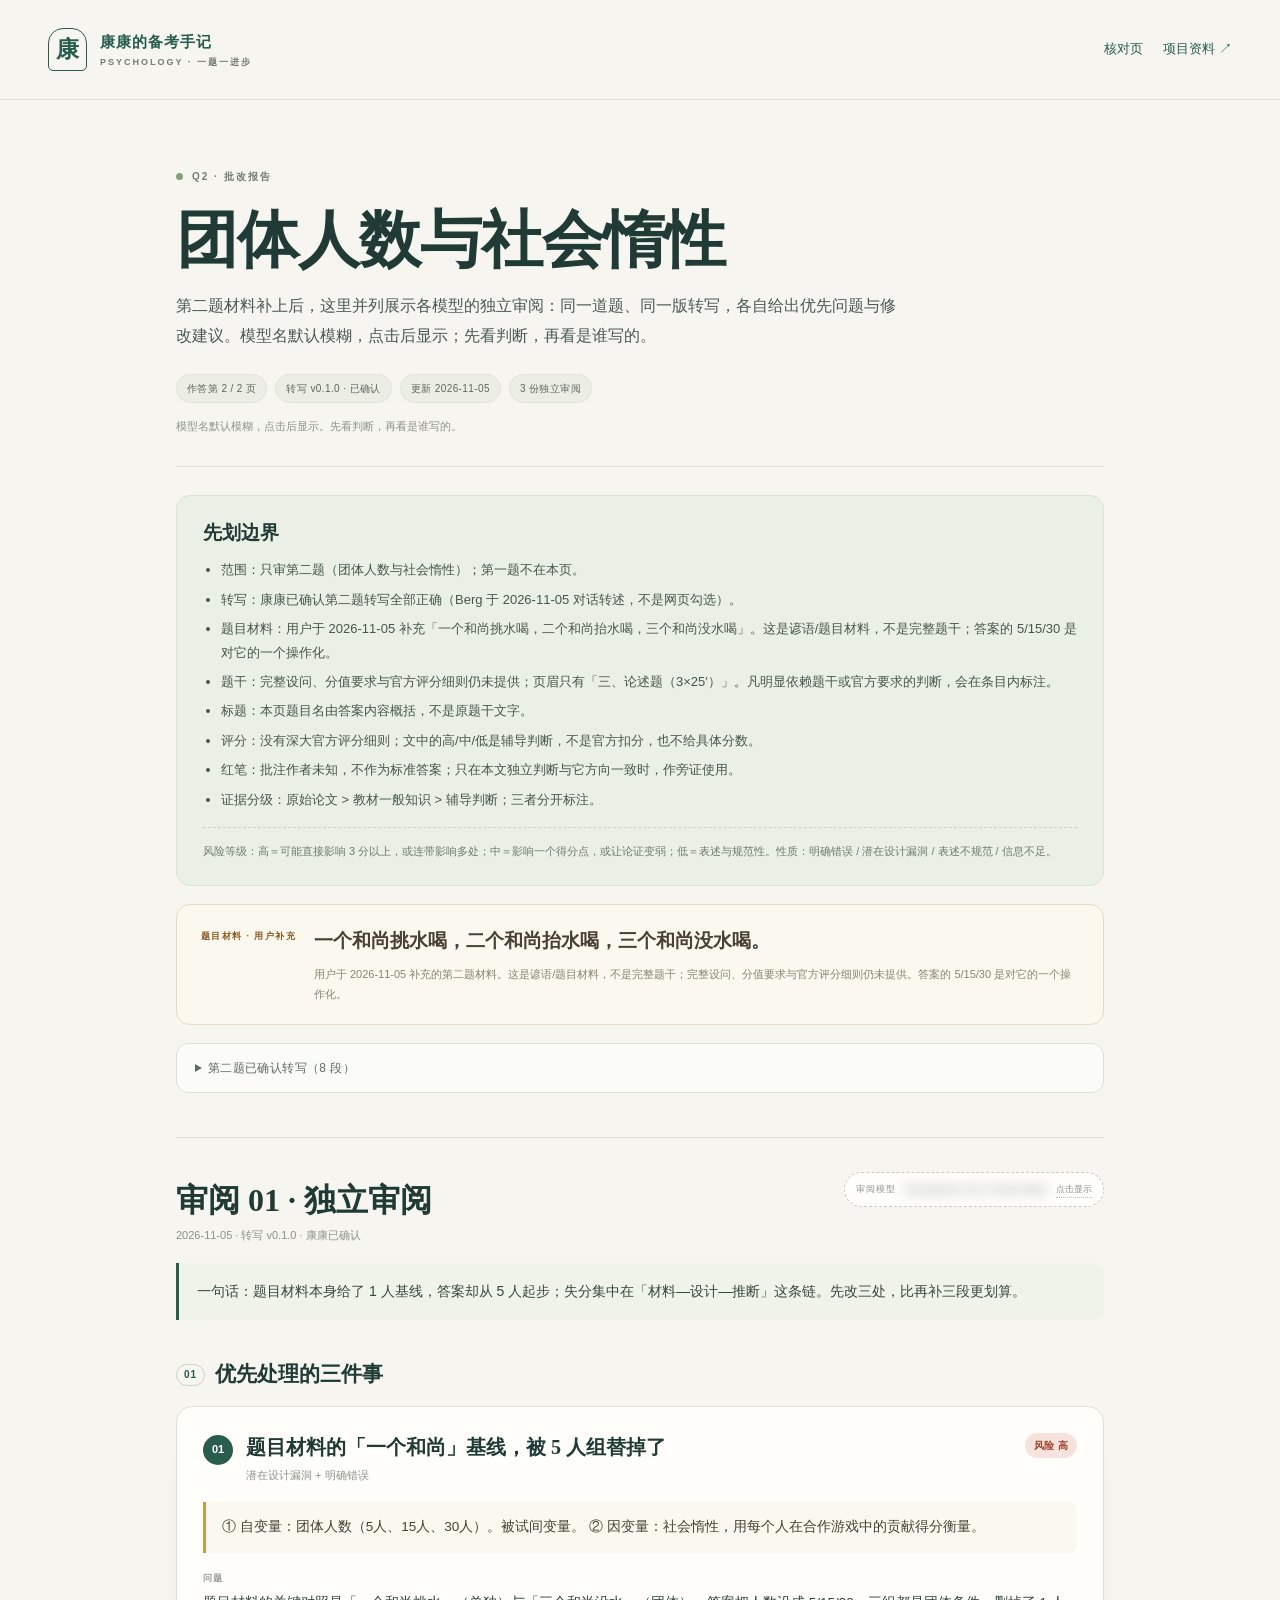
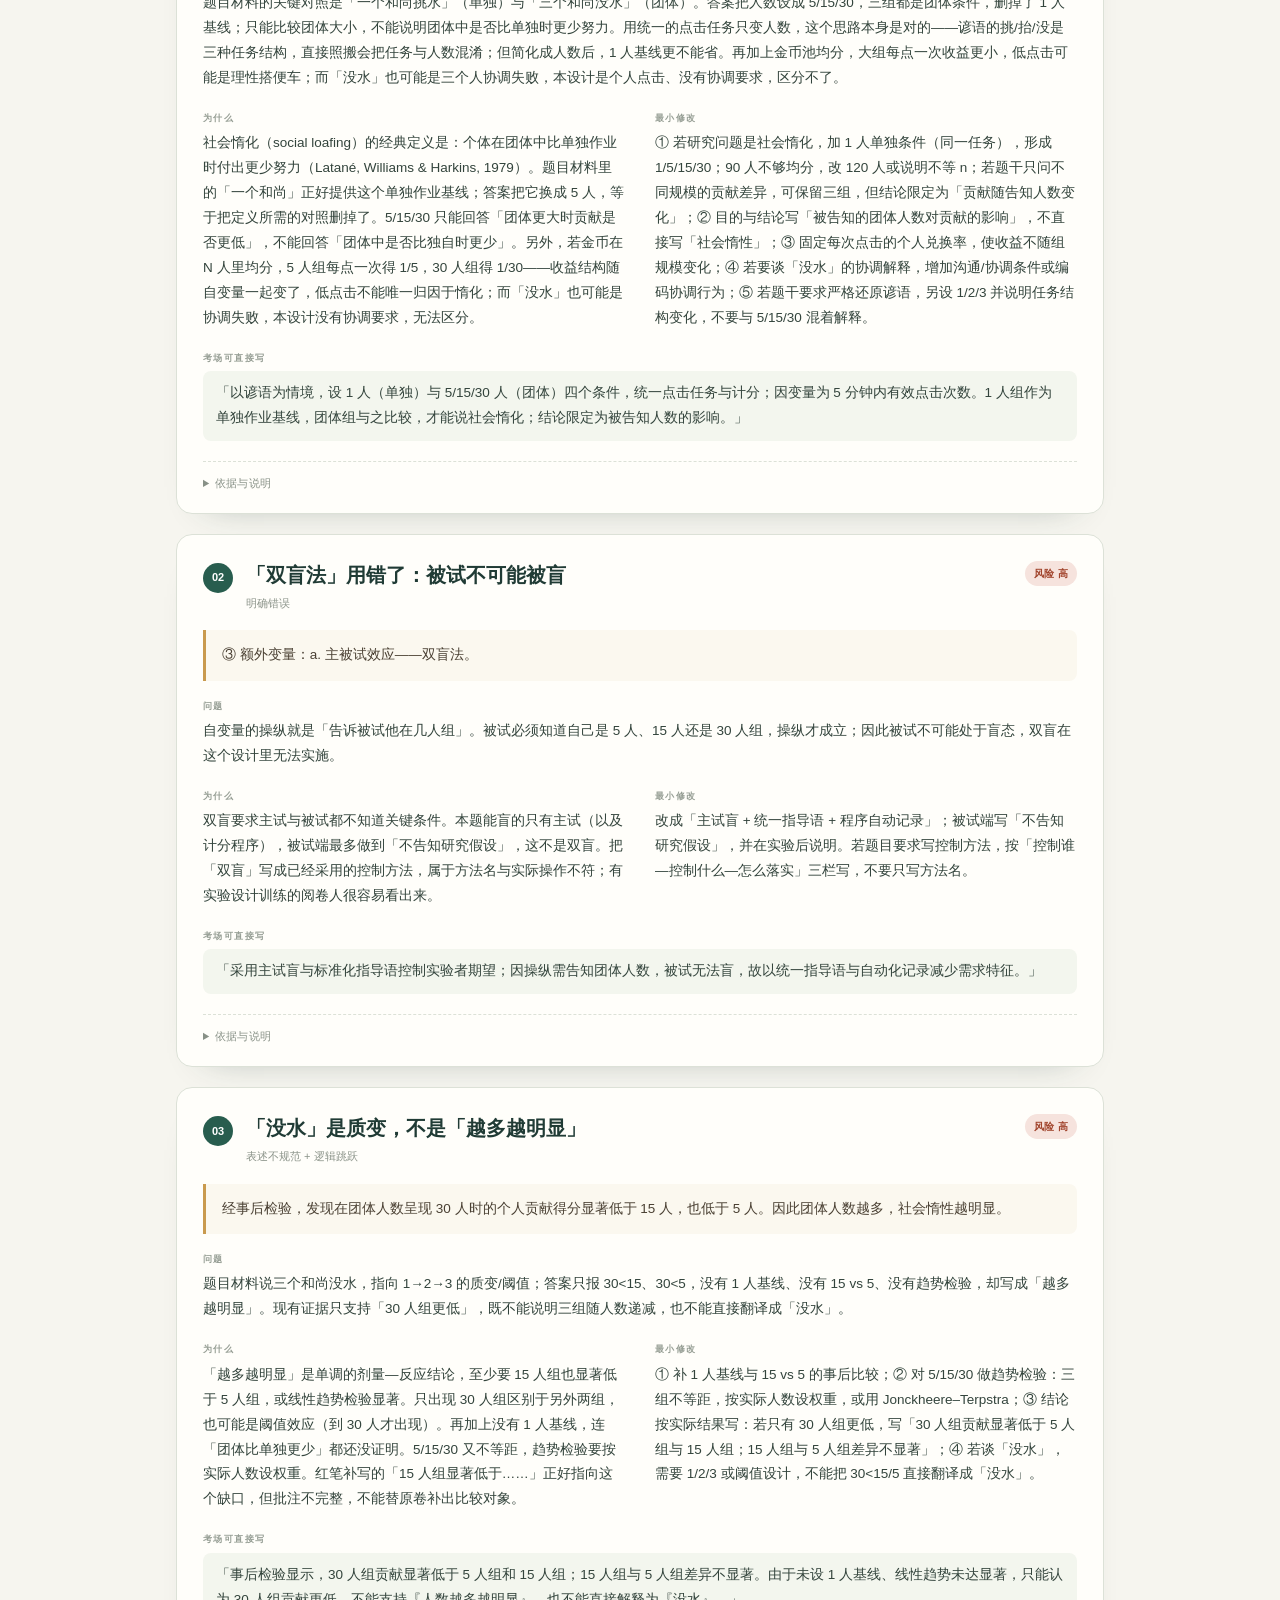
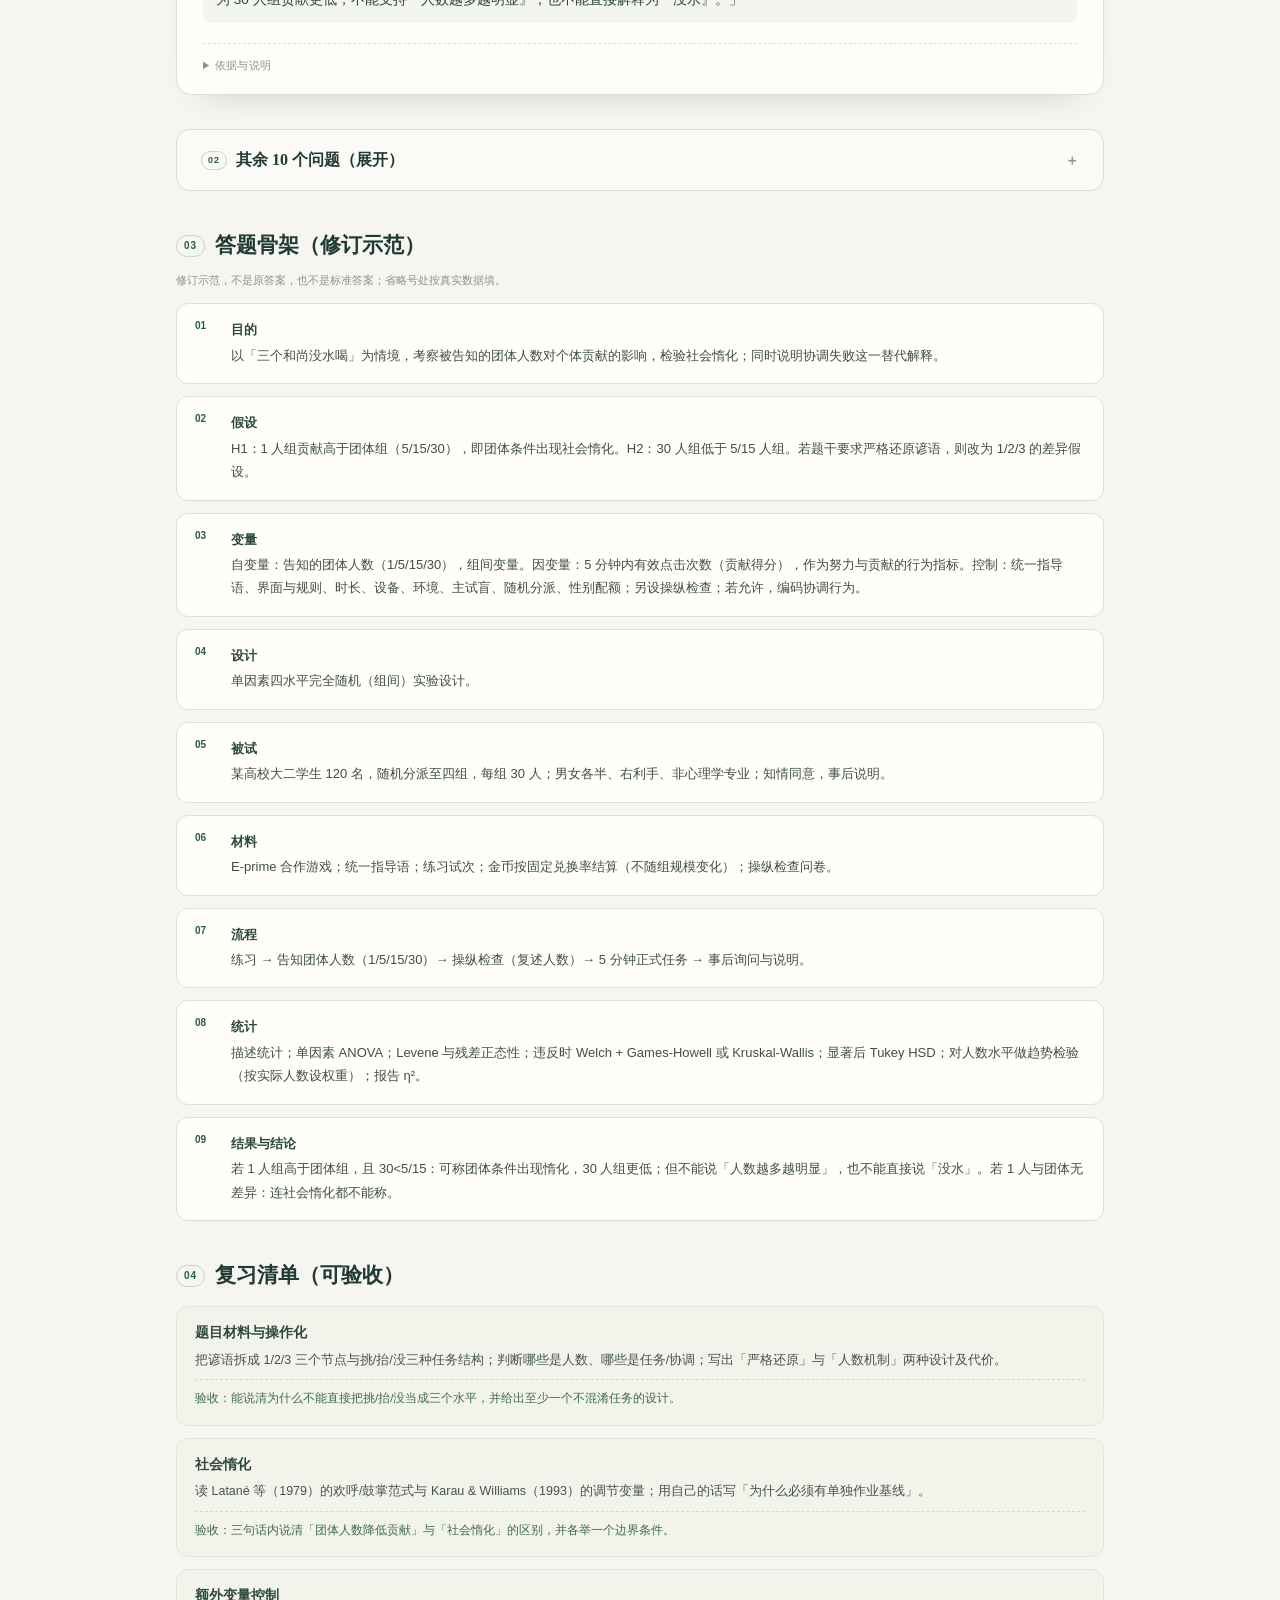
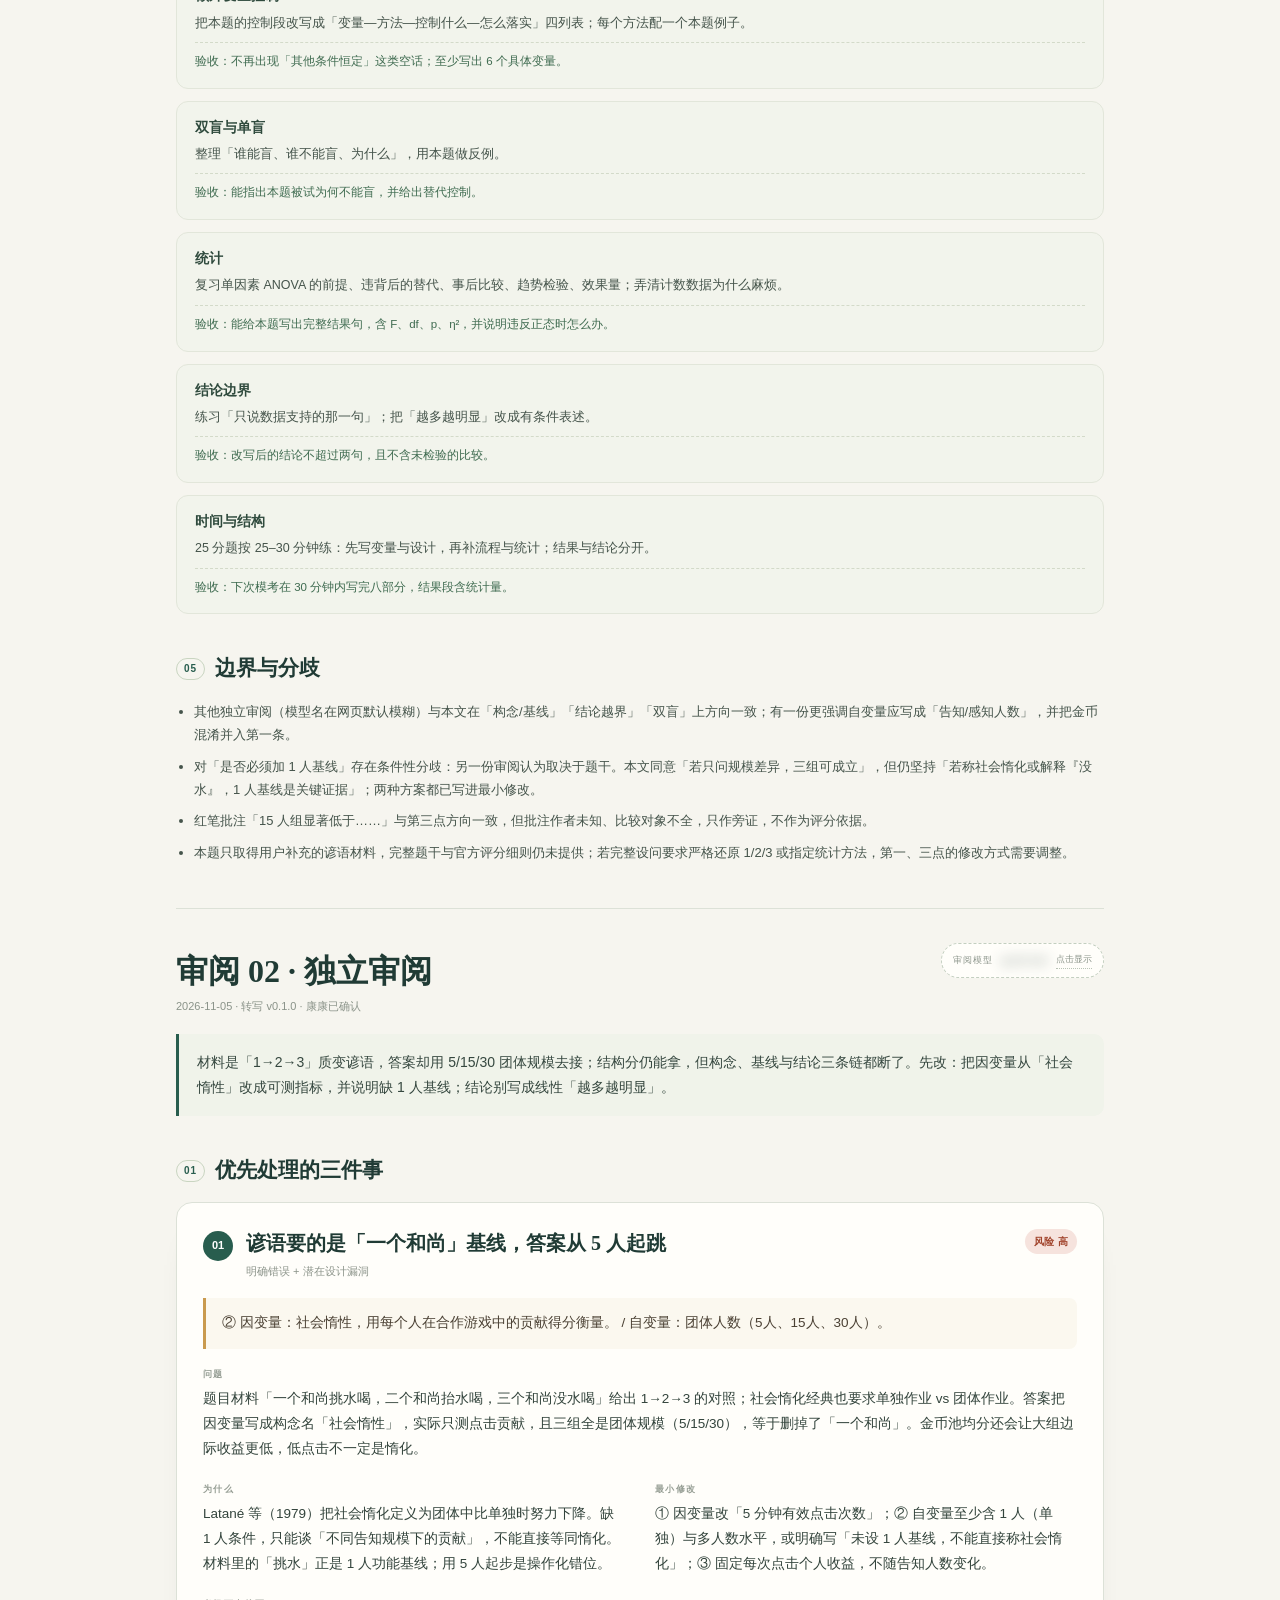
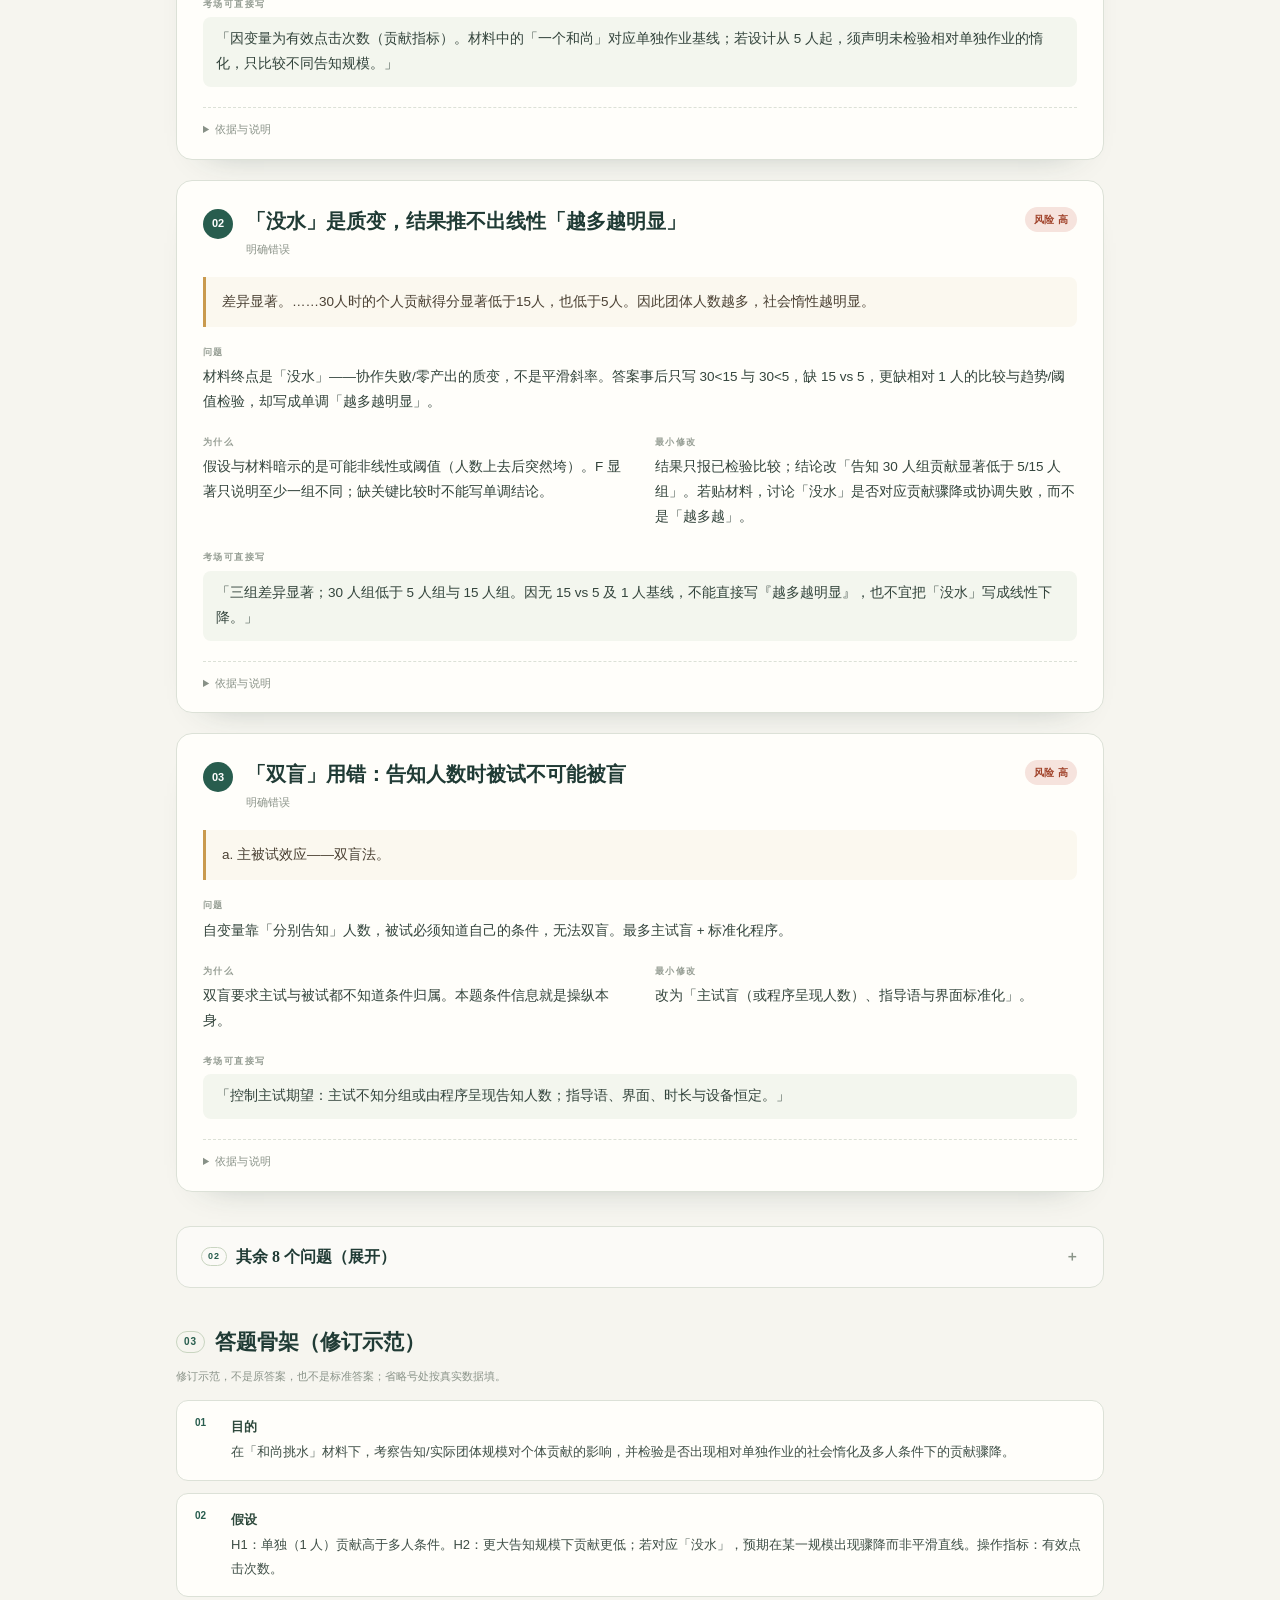
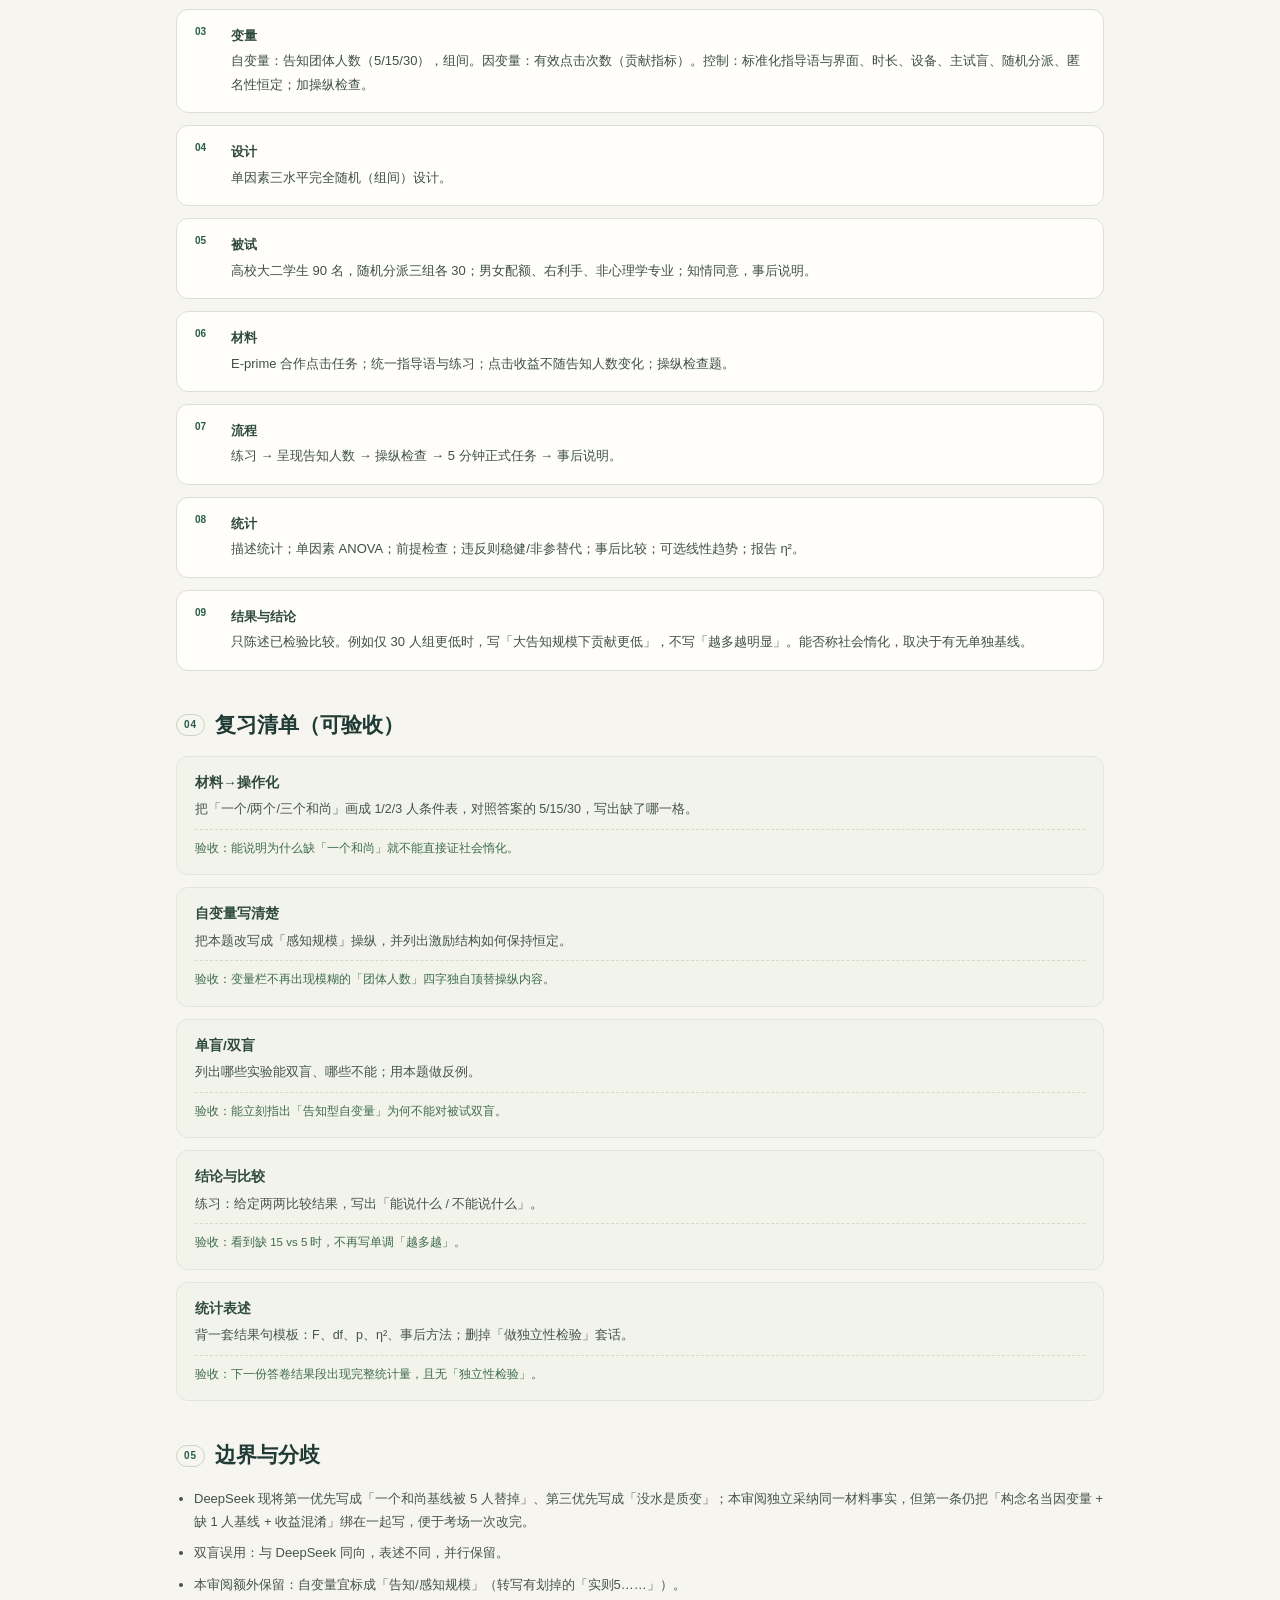
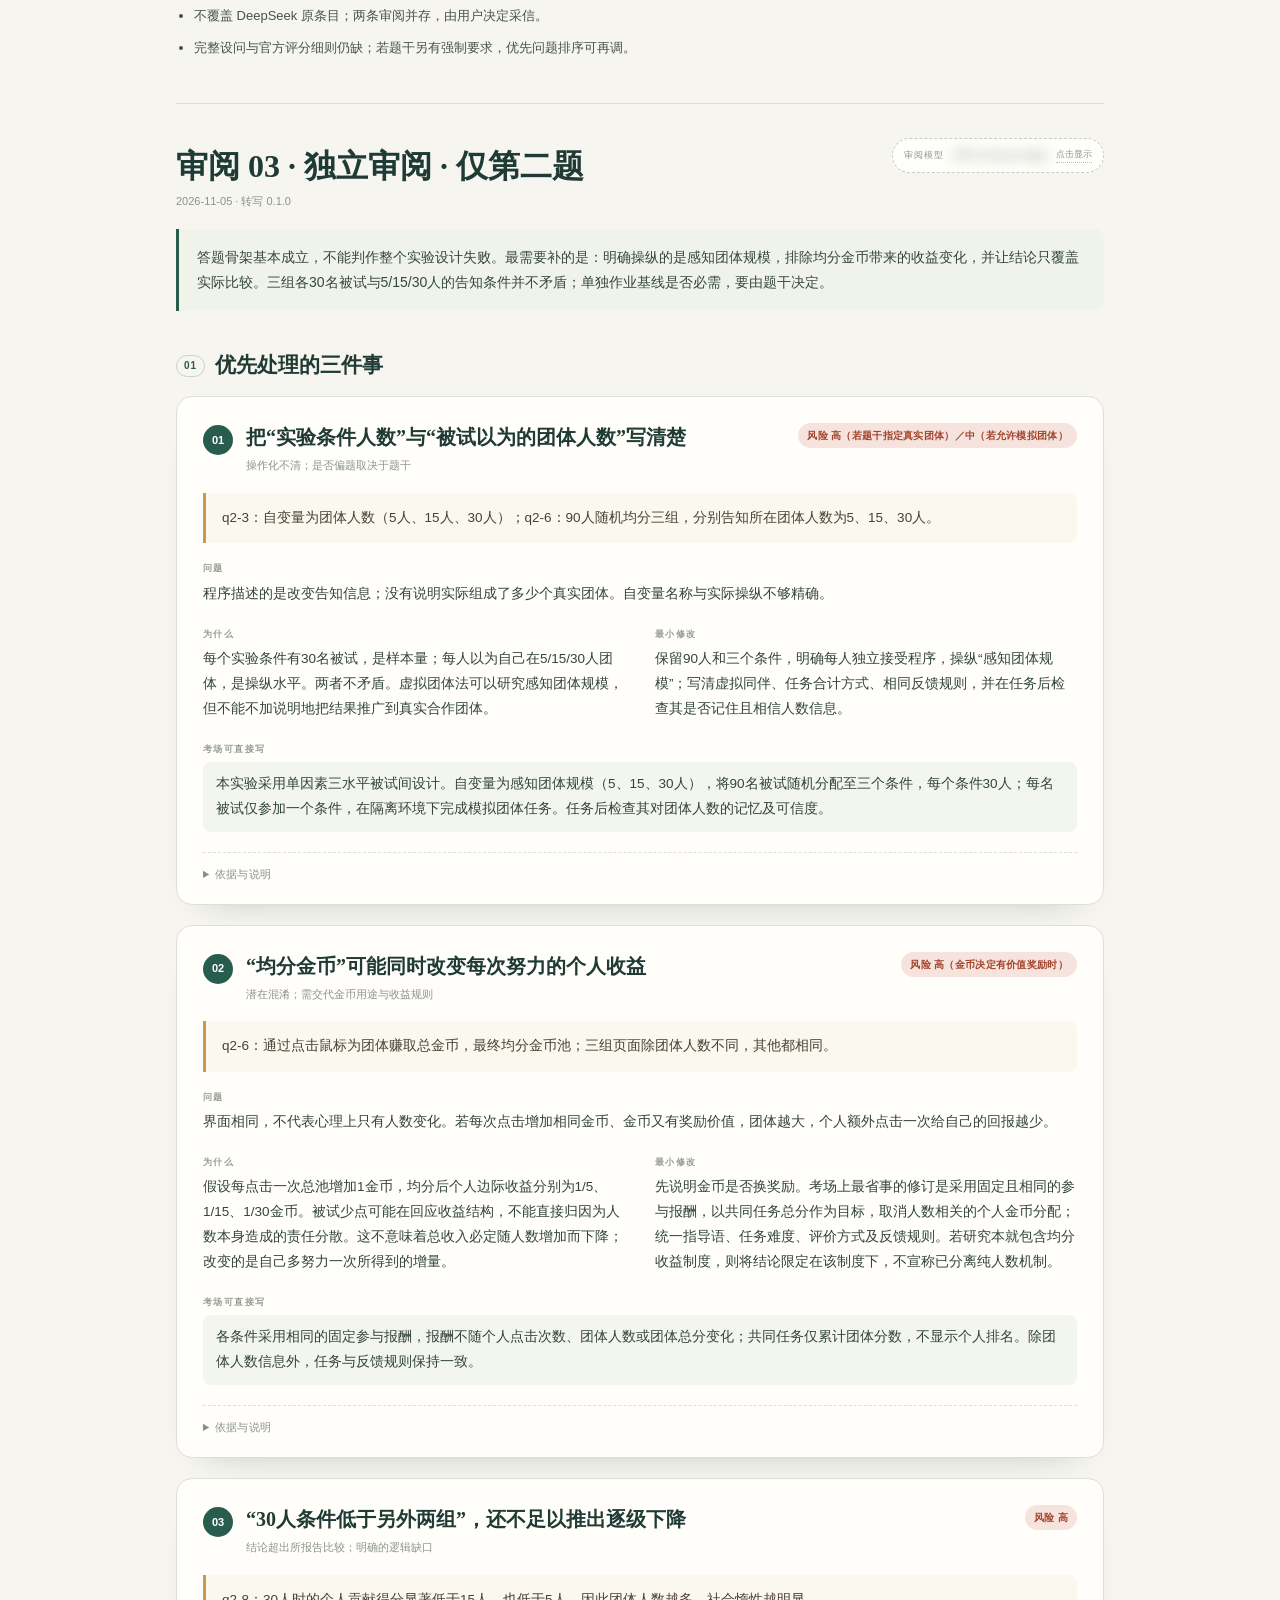
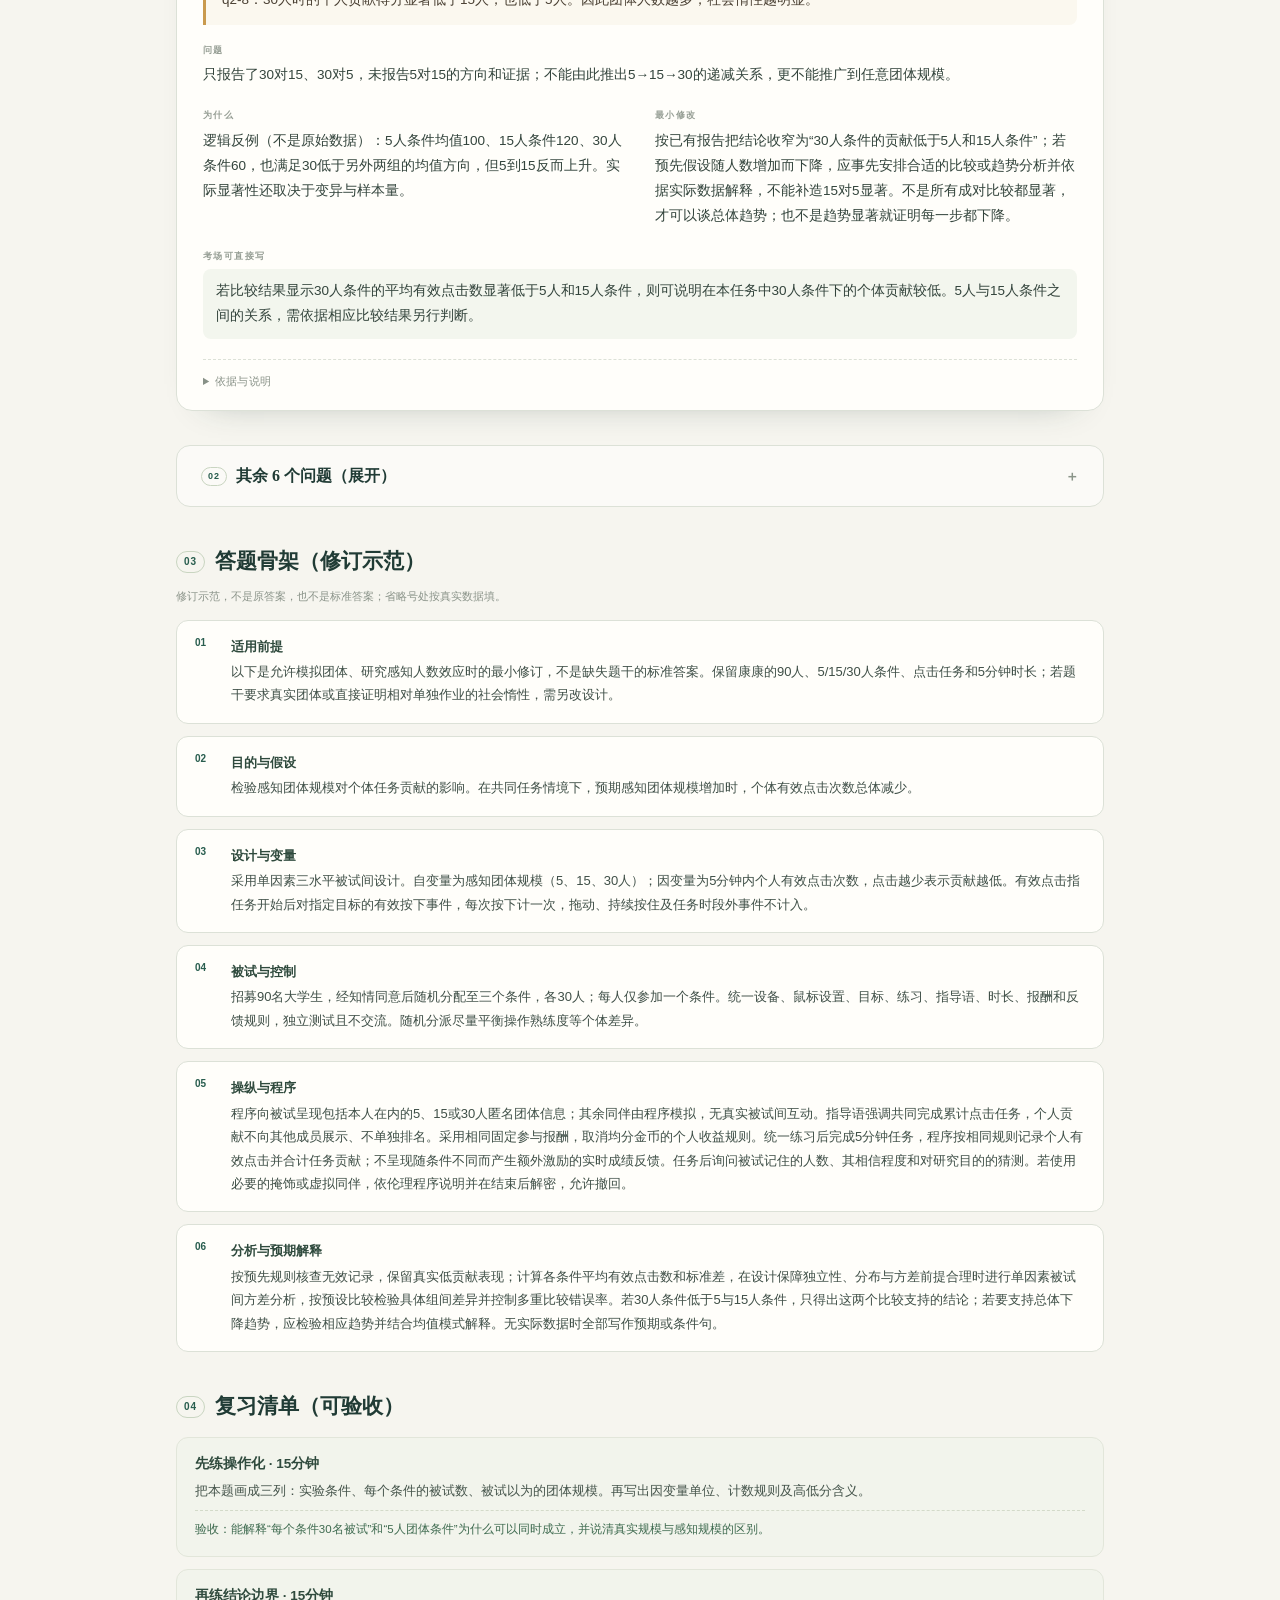
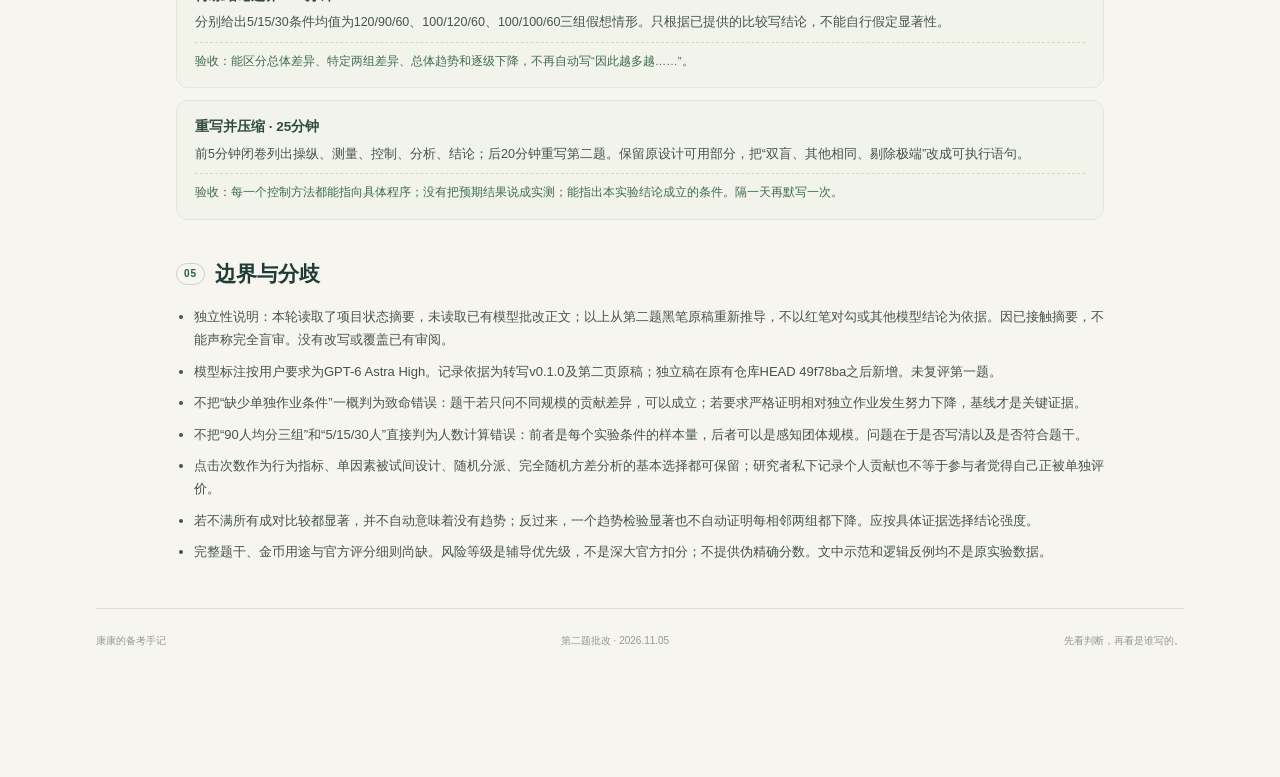
==== commit 1c535579: "Add Q2 proverb prompt and refine shared review" ====
--- a/docs/review-q2.html
+++ b/docs/review-q2.html
@@ -18,7 +18,7 @@
 <section class="review-hero">
   <div class="eyebrow"><span class="dot"></span> Q2 · 批改报告</div>
   <h1>团体人数与社会惰性</h1>
-  <p class="review-lede">题目材料补上后，第二题的靶子更清楚了：谚语给的是 1→2→3 的质变（挑水、抬水、没水），答案却用 5/15/30 的团体规模来对应，先删掉了「一个和尚」的 1 人基线。三个优先问题依次是：设计与材料错位、双盲用错、结论把「没水」写成了线性下降。</p>
+  <p class="review-lede">第二题材料补上后，这里并列展示各模型的独立审阅：同一道题、同一版转写，各自给出优先问题与修改建议。模型名默认模糊，点击后显示；先看判断，再看是谁写的。</p>
   <div class="review-meta">
     <span class="meta-chip">作答第 2 / 2 页</span>
     <span class="meta-chip">转写 v0.1.0 · 已确认</span>
@@ -55,10 +55,10 @@
       <dl class="fix-grid">
         <div class="wide"><dt>问题</dt><dd>题目材料的关键对照是「一个和尚挑水」（单独）与「三个和尚没水」（团体）。答案把人数设成 5/15/30，三组都是团体条件，删掉了 1 人基线；只能比较团体大小，不能说明团体中是否比单独时更少努力。用统一的点击任务只变人数，这个思路本身是对的——谚语的挑/抬/没是三种任务结构，直接照搬会把任务与人数混淆；但简化成人数后，1 人基线更不能省。再加上金币池均分，大组每点一次收益更小，低点击可能是理性搭便车；而「没水」也可能是三个人协调失败，本设计是个人点击、没有协调要求，区分不了。</dd></div>
         <div><dt>为什么</dt><dd>社会惰化（social loafing）的经典定义是：个体在团体中比单独作业时付出更少努力（Latané, Williams &amp; Harkins, 1979）。题目材料里的「一个和尚」正好提供这个单独作业基线；答案把它换成 5 人，等于把定义所需的对照删掉了。5/15/30 只能回答「团体更大时贡献是否更低」，不能回答「团体中是否比独自时更少」。另外，若金币在 N 人里均分，5 人组每点一次得 1/5，30 人组得 1/30——收益结构随自变量一起变了，低点击不能唯一归因于惰化；而「没水」也可能是协调失败，本设计没有协调要求，无法区分。</dd></div>
-        <div><dt>最小修改</dt><dd>① 加 1 人单独条件（同一任务），形成 1/5/15/30；90 人不够均分，改 120 人或说明不等 n；② 目的与结论写「被告知的团体人数对贡献的影响」，不直接写「社会惰性」；③ 固定每次点击的个人兑换率，使收益不随组规模变化；④ 若要谈「没水」的协调解释，增加沟通/协调条件或编码协调行为；⑤ 若题干要求严格还原谚语，另设 1/2/3 并说明任务结构变化，不要与 5/15/30 混着解释。</dd></div>
+        <div><dt>最小修改</dt><dd>① 若研究问题是社会惰化，加 1 人单独条件（同一任务），形成 1/5/15/30；90 人不够均分，改 120 人或说明不等 n；若题干只问不同规模的贡献差异，可保留三组，但结论限定为「贡献随告知人数变化」；② 目的与结论写「被告知的团体人数对贡献的影响」，不直接写「社会惰性」；③ 固定每次点击的个人兑换率，使收益不随组规模变化；④ 若要谈「没水」的协调解释，增加沟通/协调条件或编码协调行为；⑤ 若题干要求严格还原谚语，另设 1/2/3 并说明任务结构变化，不要与 5/15/30 混着解释。</dd></div>
         <div class="wide"><dt>考场可直接写</dt><dd class="exam-line">「以谚语为情境，设 1 人（单独）与 5/15/30 人（团体）四个条件，统一点击任务与计分；因变量为 5 分钟内有效点击次数。1 人组作为单独作业基线，团体组与之比较，才能说社会惰化；结论限定为被告知人数的影响。」</dd></div>
       </dl>
-      <details class="evidence"><summary>依据与说明</summary><ul><li>题目材料（用户 2026-11-05 补充）：「一个和尚挑水喝，二个和尚抬水喝，三个和尚没水喝」</li><li><a href="https://doi.org/10.1037/0022-3514.37.6.822" target="_blank" rel="noopener">Latané, Williams &amp; Harkins (1979), Many hands make light the work, JPSP 37(6), 822–832 ↗</a></li><li><a href="https://doi.org/10.1037/0022-3514.65.4.681" target="_blank" rel="noopener">Karau &amp; Williams (1993), Social loafing: A meta-analytic review and theoretical integration, JPSP 65(4), 681–706 ↗</a></li><li>郭秀艳《实验心理学》「实验者效应与额外变量控制」相关章节（教材一般知识，非官方评分依据）</li></ul><p>加 1 人组后样本量需调整；若题干只允许三组，优先保留 1 人组，把 5/15/30 缩成 5/15 或 3/6 等。</p></details>
+      <details class="evidence"><summary>依据与说明</summary><ul><li>题目材料（用户 2026-11-05 补充）：「一个和尚挑水喝，二个和尚抬水喝，三个和尚没水喝」</li><li><a href="https://doi.org/10.1037/0022-3514.37.6.822" target="_blank" rel="noopener">Latané, Williams &amp; Harkins (1979), Many hands make light the work, JPSP 37(6), 822–832 ↗</a></li><li><a href="https://doi.org/10.1037/0022-3514.65.4.681" target="_blank" rel="noopener">Karau &amp; Williams (1993), Social loafing: A meta-analytic review and theoretical integration, JPSP 65(4), 681–706 ↗</a></li><li>郭秀艳《实验心理学》「实验者效应与额外变量控制」相关章节（教材一般知识，非官方评分依据）</li></ul><p>1 人基线是否必需取决于题干：题目材料给了 1 人对照，若称社会惰化或解释「没水」，基线是关键；若只问规模差异，三组可成立，但不要写「社会惰化」。</p></details>
     </li><li class="priority-card">
       <div class="priority-head"><span class="rank">02</span><div class="priority-title"><h3>「双盲法」用错了：被试不可能被盲</h3><p>明确错误</p></div><span class="risk risk-high">风险 高</span></div>
       <blockquote class="quote">③ 额外变量：a. 主被试效应——双盲法。</blockquote>
@@ -140,7 +140,7 @@
       <section class="plan-section"><h3 class="subhead"><span>04</span>复习清单（可验收）</h3>
         <ul class="plan-list"><li><h4>题目材料与操作化</h4><p>把谚语拆成 1/2/3 三个节点与挑/抬/没三种任务结构；判断哪些是人数、哪些是任务/协调；写出「严格还原」与「人数机制」两种设计及代价。</p><p class="plan-check">验收：能说清为什么不能直接把挑/抬/没当成三个水平，并给出至少一个不混淆任务的设计。</p></li><li><h4>社会惰化</h4><p>读 Latané 等（1979）的欢呼/鼓掌范式与 Karau &amp; Williams（1993）的调节变量；用自己的话写「为什么必须有单独作业基线」。</p><p class="plan-check">验收：三句话内说清「团体人数降低贡献」与「社会惰化」的区别，并各举一个边界条件。</p></li><li><h4>额外变量控制</h4><p>把本题的控制段改写成「变量—方法—控制什么—怎么落实」四列表；每个方法配一个本题例子。</p><p class="plan-check">验收：不再出现「其他条件恒定」这类空话；至少写出 6 个具体变量。</p></li><li><h4>双盲与单盲</h4><p>整理「谁能盲、谁不能盲、为什么」，用本题做反例。</p><p class="plan-check">验收：能指出本题被试为何不能盲，并给出替代控制。</p></li><li><h4>统计</h4><p>复习单因素 ANOVA 的前提、违背后的替代、事后比较、趋势检验、效果量；弄清计数数据为什么麻烦。</p><p class="plan-check">验收：能给本题写出完整结果句，含 F、df、p、η²，并说明违反正态时怎么办。</p></li><li><h4>结论边界</h4><p>练习「只说数据支持的那一句」；把「越多越明显」改成有条件表述。</p><p class="plan-check">验收：改写后的结论不超过两句，且不含未检验的比较。</p></li><li><h4>时间与结构</h4><p>25 分题按 25–30 分钟练：先写变量与设计，再补流程与统计；结果与结论分开。</p><p class="plan-check">验收：下次模考在 30 分钟内写完八部分，结果段含统计量。</p></li></ul></section>
 
-      <section class="disagreement"><h3 class="subhead"><span>05</span>边界与分歧</h3><ul><li>红笔批注「15 人组显著低于……」与第三点方向一致，但批注作者未知、比较对象不全，只作旁证，不作为评分依据。</li><li>暂未读到其他模型对第二题的公开意见；后续模型若提出不同判断，应逐条对照原句与统计事实，不以模型数量定对错。</li><li>本题只取得用户补充的谚语材料，完整题干与官方评分细则仍未提供；若完整设问要求严格还原 1/2/3 或指定统计方法，第一、三点的修改方式需要调整。</li></ul></section>
+      <section class="disagreement"><h3 class="subhead"><span>05</span>边界与分歧</h3><ul><li>其他独立审阅（模型名在网页默认模糊）与本文在「构念/基线」「结论越界」「双盲」上方向一致；有一份更强调自变量应写成「告知/感知人数」，并把金币混淆并入第一条。</li><li>对「是否必须加 1 人基线」存在条件性分歧：另一份审阅认为取决于题干。本文同意「若只问规模差异，三组可成立」，但仍坚持「若称社会惰化或解释『没水』，1 人基线是关键证据」；两种方案都已写进最小修改。</li><li>红笔批注「15 人组显著低于……」与第三点方向一致，但批注作者未知、比较对象不全，只作旁证，不作为评分依据。</li><li>本题只取得用户补充的谚语材料，完整题干与官方评分细则仍未提供；若完整设问要求严格还原 1/2/3 或指定统计方法，第一、三点的修改方式需要调整。</li></ul></section>
     </article><article class="review" id="review-2">
       <header class="review-head">
         <div><h2>审阅 02 · 独立审阅</h2><p>2026-11-05 · 转写 v0.1.0 · 康康已确认</p></div>
--- a/docs/review.css
+++ b/docs/review.css
@@ -13,6 +13,11 @@
 .scope-card h2{font:600 19px/1.4 var(--serif);margin:0 0 12px}
 .scope-card ul{margin:0;padding-left:18px;display:grid;gap:6px;font-size:13px;line-height:1.8;color:#46564d}
 .legend{margin:16px 0 0;padding-top:14px;border-top:1px dashed #c9d5c1;font-size:11px;line-height:1.75;color:#6c7a6e}
+
+.prompt-card{display:grid;grid-template-columns:auto minmax(0,1fr);gap:18px;align-items:start;margin:18px 0 0;padding:20px 24px;background:#fbf8ef;border:1px solid #e6dcc4;border-radius:14px}
+.prompt-label{padding-top:4px;font-size:9px;font-weight:600;letter-spacing:1.4px;color:#8b5a20;white-space:nowrap}
+.prompt-card blockquote{margin:0;font:600 19px/1.7 var(--serif);color:#4a4033}
+.prompt-card p{margin:8px 0 0;font-size:11px;line-height:1.75;color:#8b826f}
 
 .original-answer{margin:18px 0 0;padding:14px 18px;background:rgba(255,255,255,.6);border:1px solid var(--line);border-radius:12px}
 .original-answer summary{cursor:pointer;font-size:12px;letter-spacing:.4px;color:#5d6b62}
@@ -107,6 +112,8 @@
   .review-lede{font-size:14px}
   .scope-card{padding:20px 18px}
   .scope-card ul{font-size:12px}
+  .prompt-card{grid-template-columns:1fr;gap:8px;padding:18px}
+  .prompt-card blockquote{font-size:17px}
   .review-head h2{font-size:25px}
   .review-summary{font-size:13px;padding:14px 15px}
   .subhead{font-size:19px;margin-top:34px}
